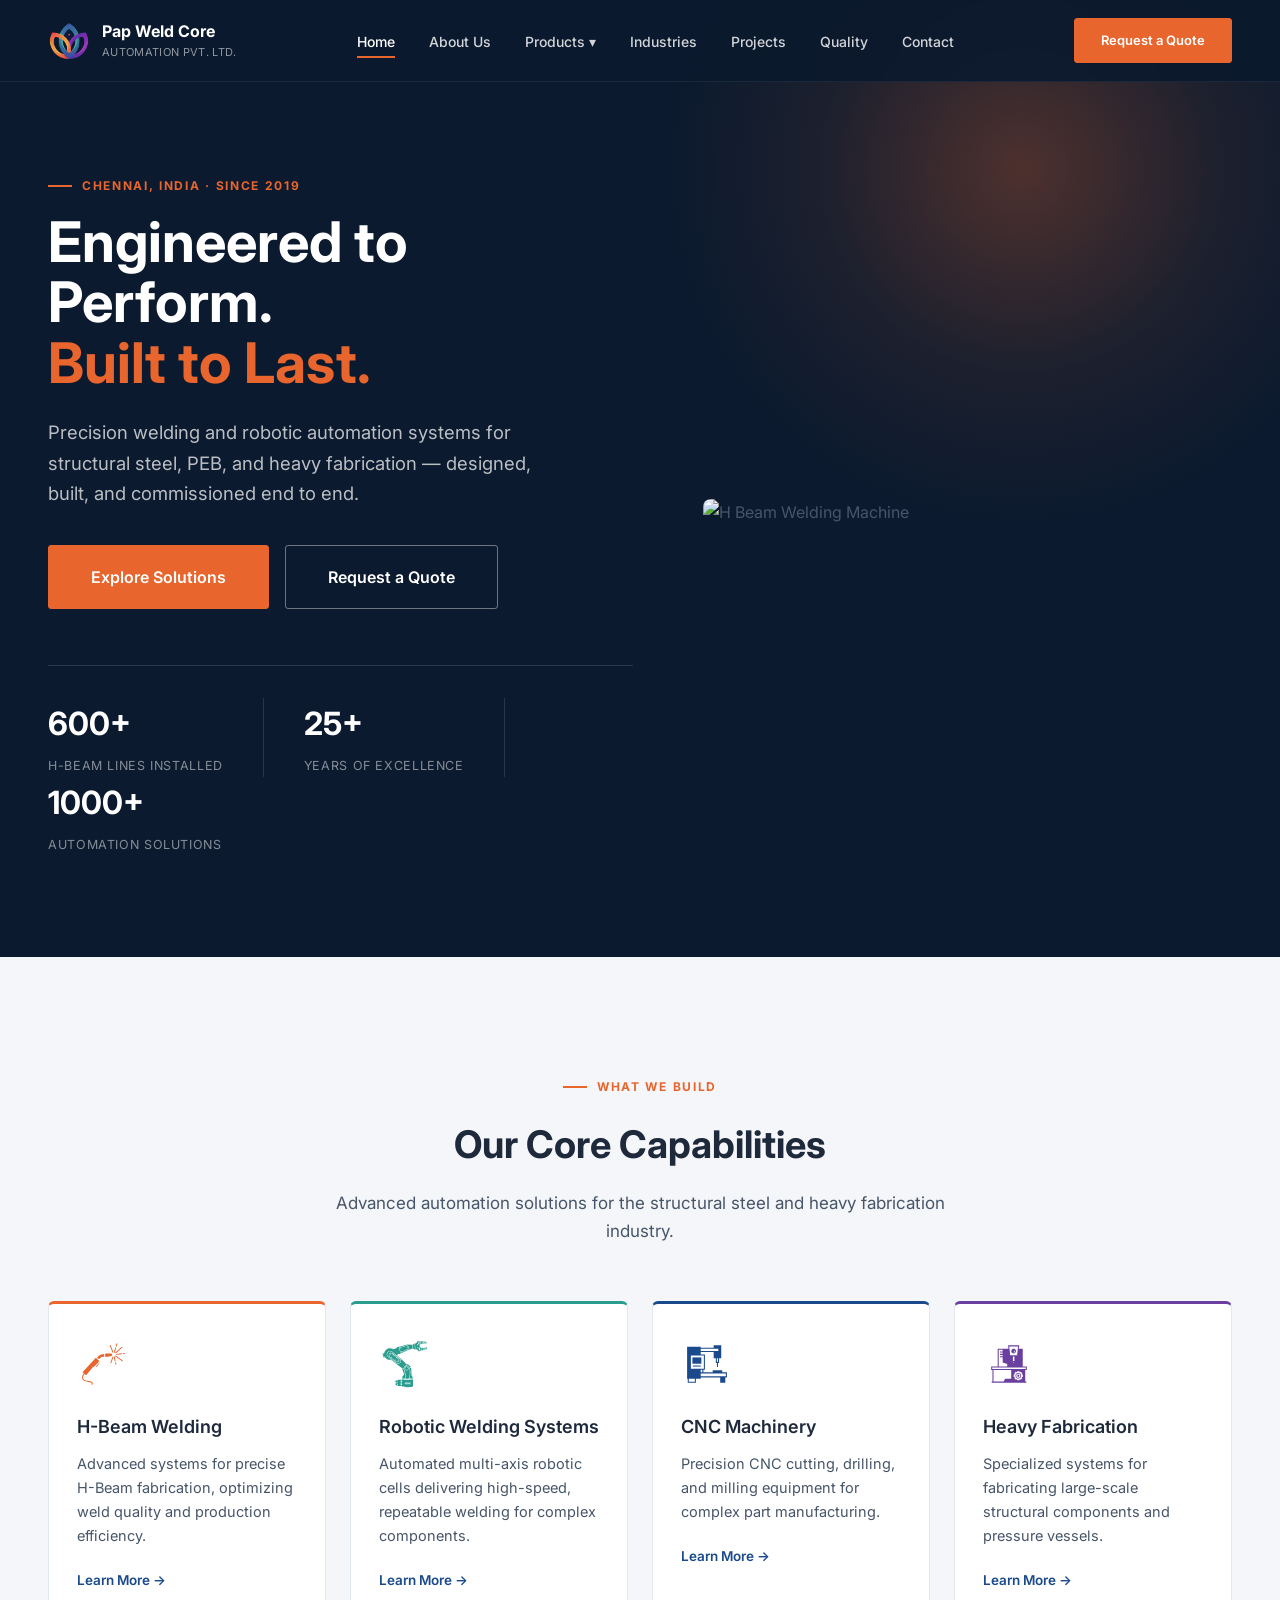
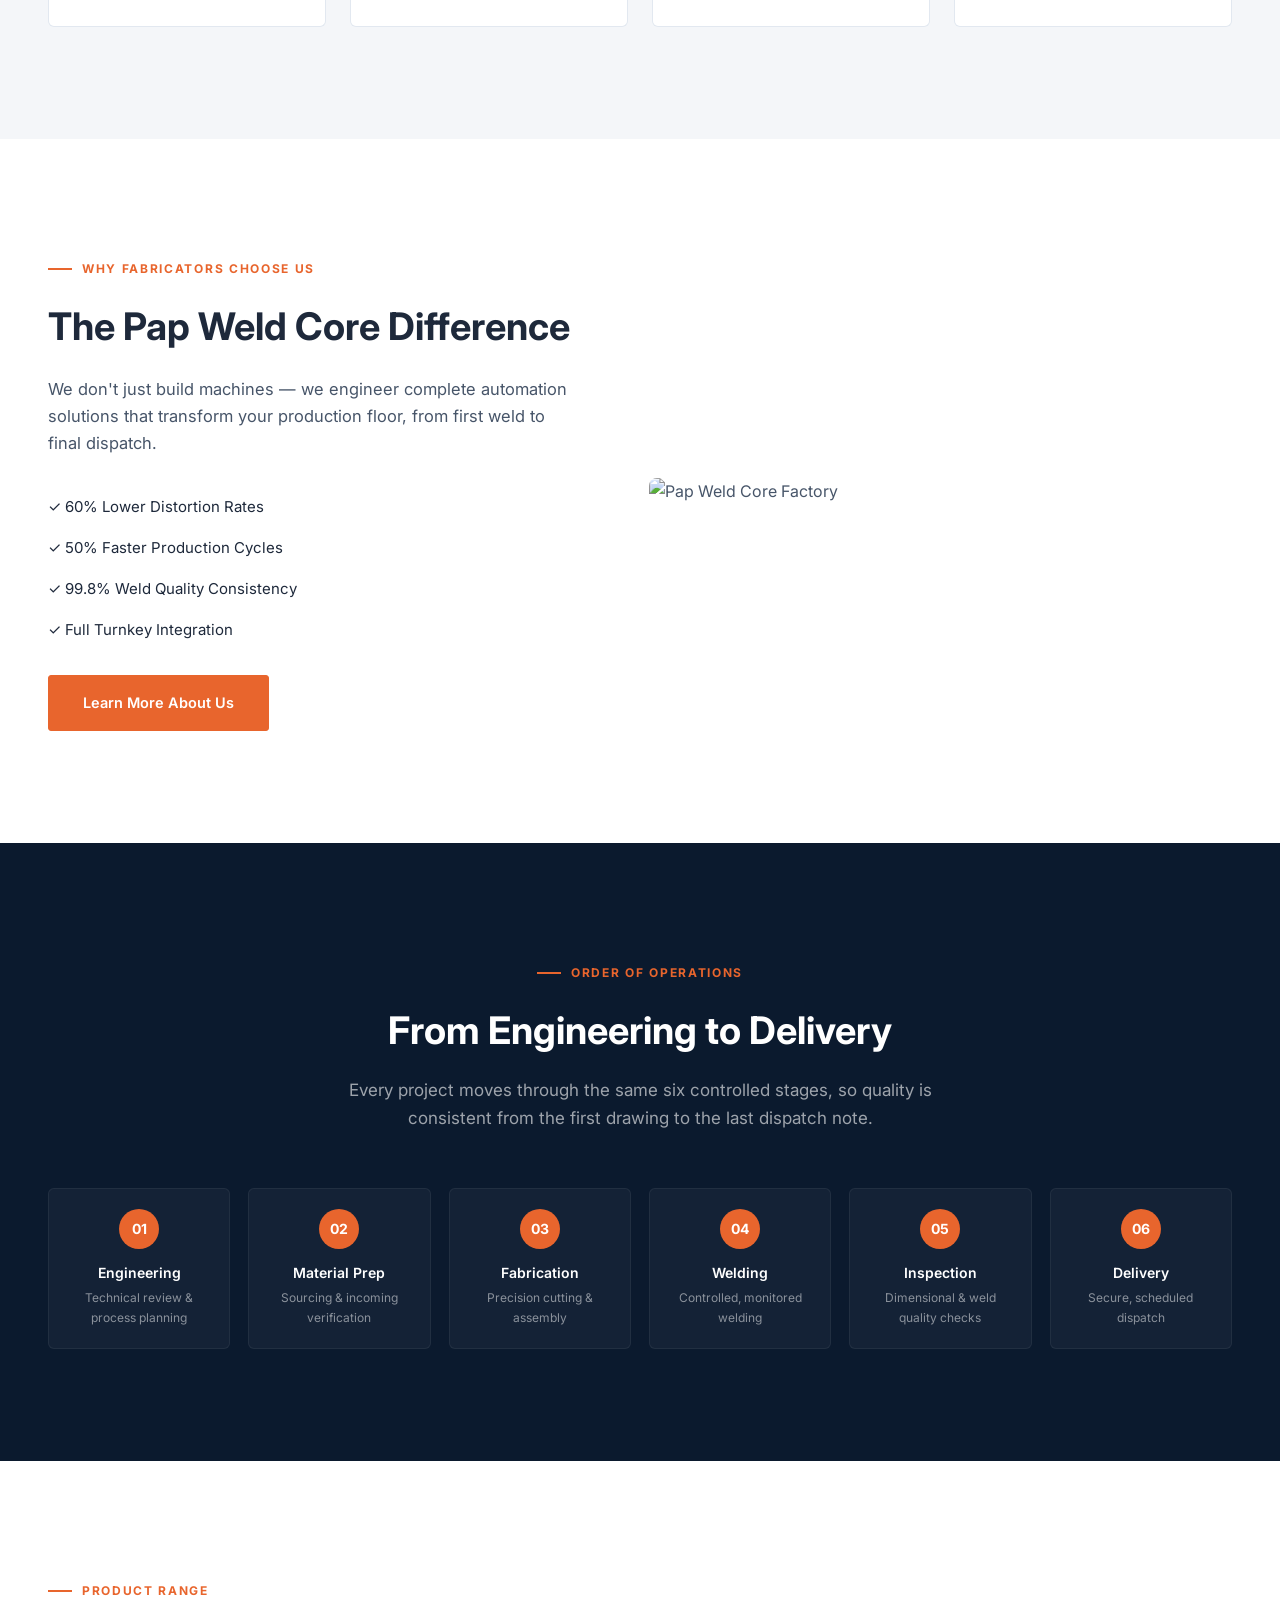
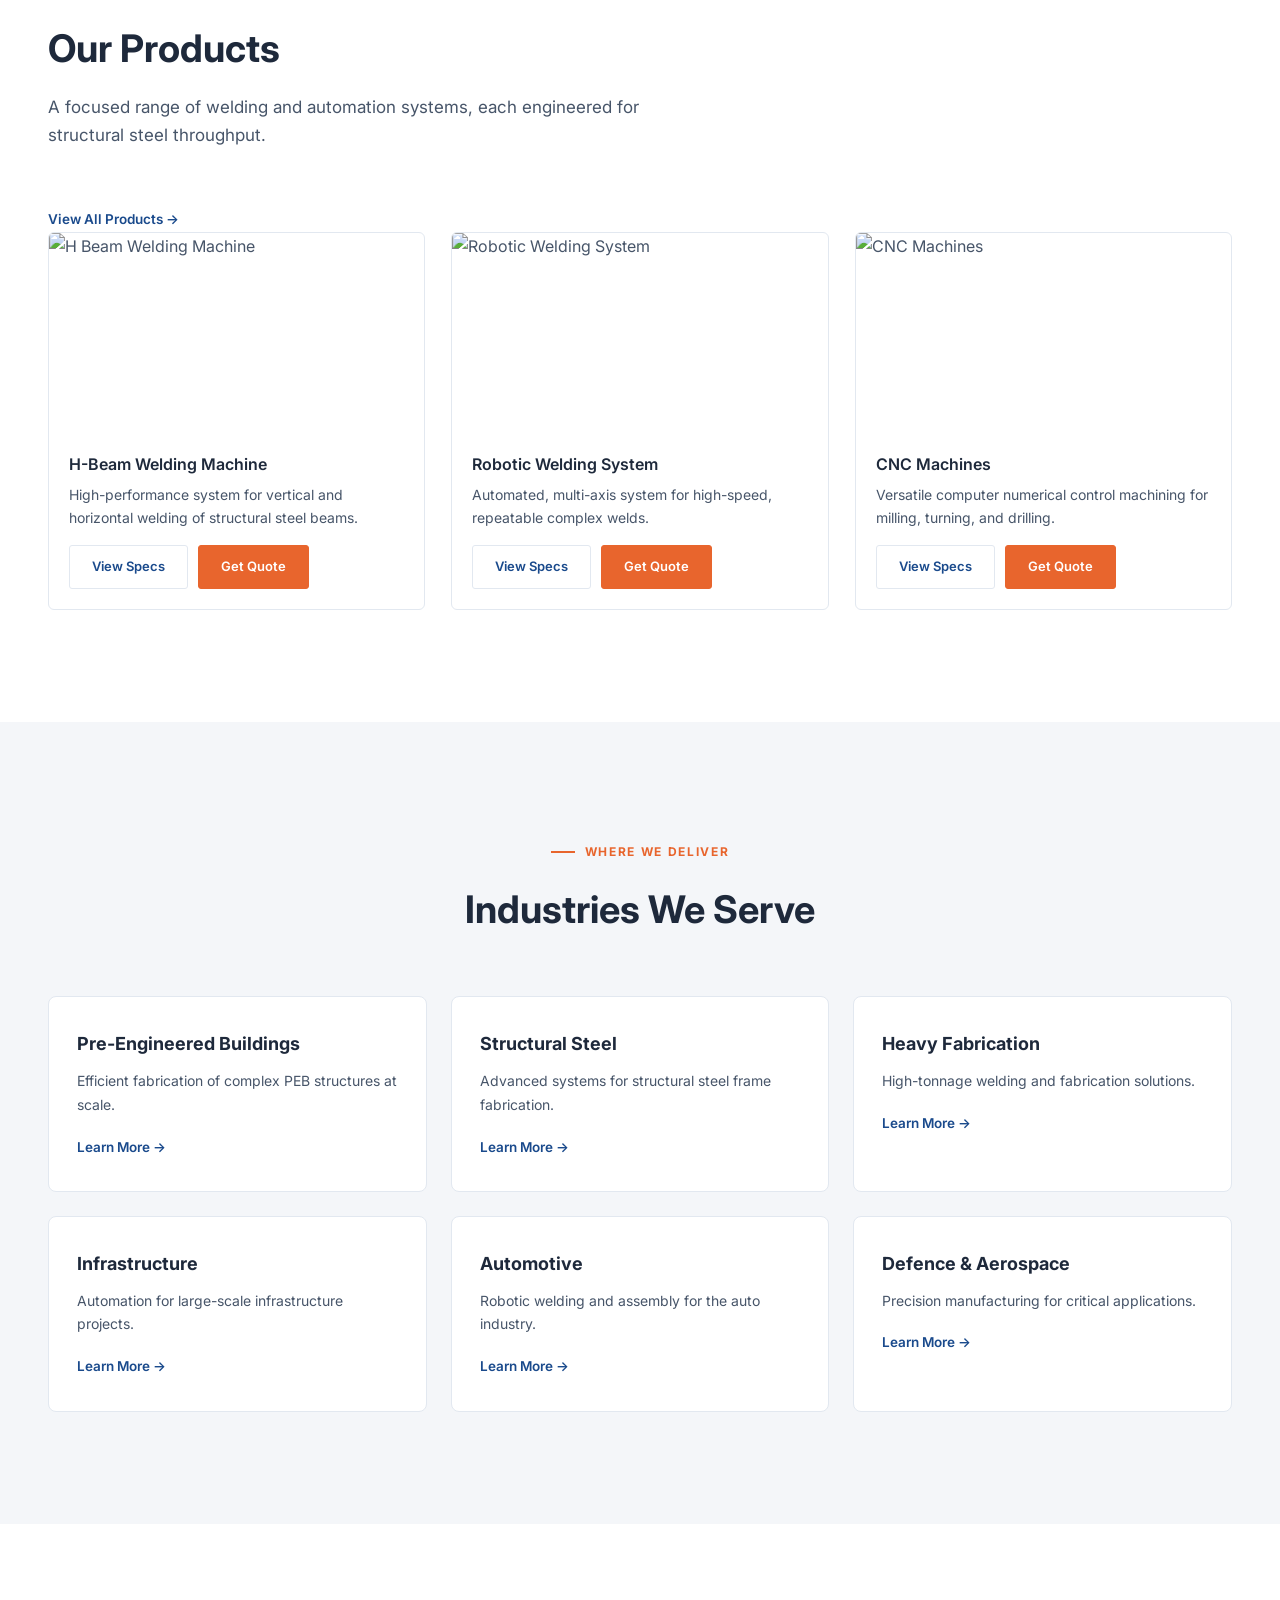
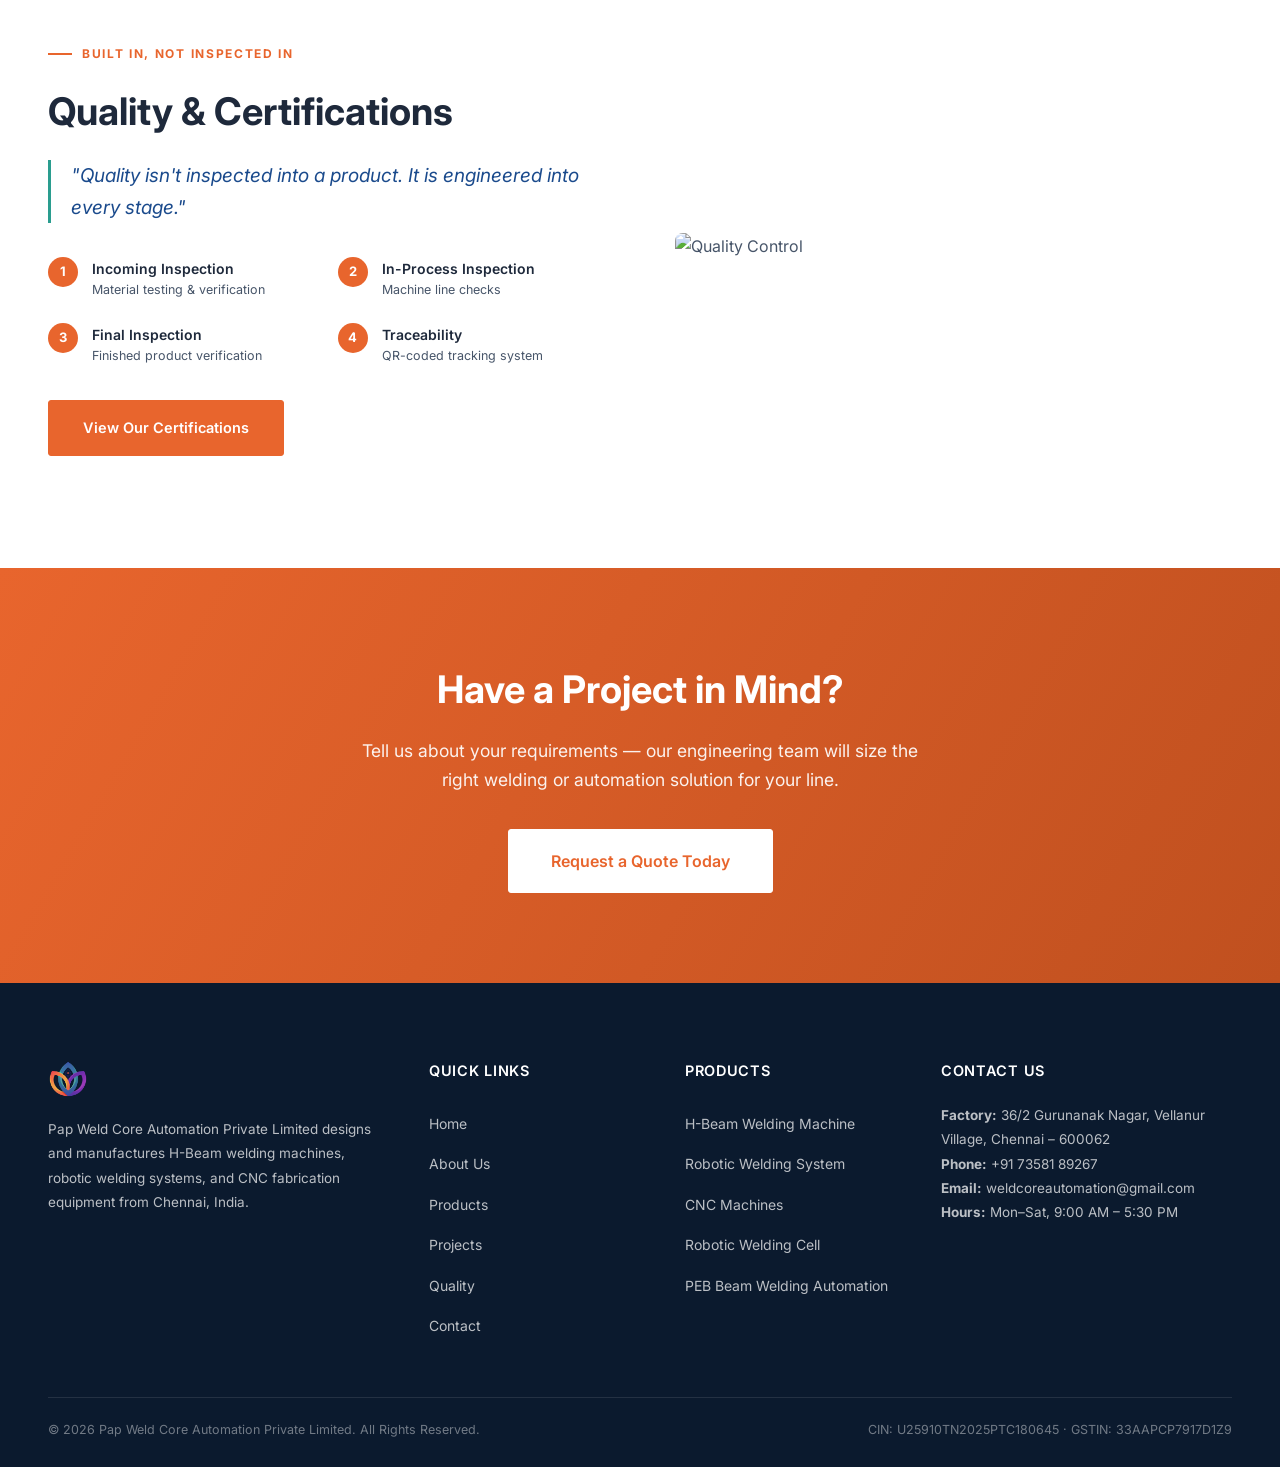
==== index.html @ 484a1bdd "Add files via upload" ====
<!DOCTYPE html>
<html lang="en">
<head>
    <meta charset="UTF-8">
    <meta name="viewport" content="width=device-width, initial-scale=1.0">
    <title>Pap Weld Core Automation | Precision Welding &amp; Robotic Automation</title>
    <meta name="description" content="Pap Weld Core Automation Private Limited - Manufacturer of H Beam Welding Machine, Robotic Welding System, CNC Machines from Chennai, India.">
    <link rel="icon" type="image/x-icon" href="images/favicon/favicon.ico">
    <link rel="stylesheet" href="css/style.css">
    <link rel="preconnect" href="https://fonts.googleapis.com">
    <link rel="preconnect" href="https://fonts.gstatic.com" crossorigin>
    <link href="https://fonts.googleapis.com/css2?family=Inter:wght@400;500;600;700;800&amp;display=swap" rel="stylesheet">
</head>
<body>

<!-- ===== HEADER ===== -->
<header id="header" class="header">
    <div class="container header-wrapper">
        <a href="index.html" class="logo">
            <img src="images/logo/logo-main.png" alt="Pap Weld Core Automation">
            <span class="logo-text">
                <span class="name">Pap Weld Core</span>
                <span class="sub">AUTOMATION PVT. LTD.</span>
            </span>
        </a>
        <nav class="nav">
            <ul class="nav-list">
                <li><a href="index.html" class="nav-link active">Home</a></li>
                <li><a href="about.html" class="nav-link">About Us</a></li>
                <li class="dropdown">
                    <a href="products.html" class="nav-link">Products ▾</a>
                    <ul class="dropdown-menu">
                        <li><a href="products.html#h-beam">H-Beam Welding Machine</a></li>
                        <li><a href="products.html#robotic">Robotic Welding System</a></li>
                        <li><a href="products.html#cnc">CNC Machines</a></li>
                        <li><a href="products.html#robotic-cell">Robotic Welding Cell</a></li>
                        <li><a href="products.html#peb">PEB Beam Welding Automation</a></li>
                        <li><a href="products.html#drilling">CNC Plate Drilling Machine</a></li>
                        <li><a href="products.html#beam-line">Beam Welding Line</a></li>
                    </ul>
                </li>
                <li><a href="industries.html" class="nav-link">Industries</a></li>
                <li><a href="projects.html" class="nav-link">Projects</a></li>
                <li><a href="quality.html" class="nav-link">Quality</a></li>
                <li><a href="contact.html" class="nav-link">Contact</a></li>
            </ul>
        </nav>
        <div class="header-cta">
            <a href="contact.html" class="btn btn-primary">Request a Quote</a>
        </div>
        <button class="hamburger" id="hamburger" aria-label="Toggle menu">
            <span></span><span></span><span></span>
        </button>
    </div>
</header>

<!-- ===== HERO ===== -->
<section class="hero">
    <div class="container hero-wrapper">
        <div class="hero-content">
            <div class="eyebrow">Chennai, India · Since 2019</div>
            <h1 class="hero-title">
                Engineered to Perform.<br>
                <span class="highlight">Built to Last.</span>
            </h1>
            <p class="hero-subtitle">
                Precision welding and robotic automation systems for structural steel, PEB, and heavy fabrication — designed, built, and commissioned end to end.
            </p>
            <div class="hero-buttons">
                <a href="products.html" class="btn btn-primary btn-large">Explore Solutions</a>
                <a href="contact.html" class="btn btn-secondary btn-large">Request a Quote</a>
            </div>
            <div class="trust-badges">
                <div class="trust-item">
                    <span class="trust-number" data-count="600" data-suffix="+">0</span>
                    <span class="trust-label">H-Beam Lines Installed</span>
                </div>
                <div class="trust-item">
                    <span class="trust-number" data-count="25" data-suffix="+">0</span>
                    <span class="trust-label">Years of Excellence</span>
                </div>
                <div class="trust-item">
                    <span class="trust-number" data-count="1000" data-suffix="+">0</span>
                    <span class="trust-label">Automation Solutions</span>
                </div>
            </div>
        </div>
        <div class="hero-image">
            <img src="images/banners/hero-machine-1.png" alt="H Beam Welding Machine" loading="eager">
        </div>
    </div>
</section>

<!-- ===== CAPABILITIES ===== -->
<section class="capabilities">
    <div class="container">
        <div class="section-header center">
            <div class="eyebrow" style="justify-content:center;">What We Build</div>
            <h2 class="section-title">Our Core Capabilities</h2>
            <p class="section-subtitle">Advanced automation solutions for the structural steel and heavy fabrication industry.</p>
        </div>
        <div class="capabilities-grid">
            <!-- Capability 1: Welding -->
            <div class="capability-card">
                <div class="capability-icon">
                    <span class="icon--welding" style="color:var(--orange);"></span>
                </div>
                <h3>H-Beam Welding</h3>
                <p>Advanced systems for precise H-Beam fabrication, optimizing weld quality and production efficiency.</p>
                <a href="products.html#h-beam" class="link-arrow">Learn More →</a>
            </div>

            <!-- Capability 2: Robotic -->
            <div class="capability-card">
                <div class="capability-icon">
                    <span class="icon--robotic" style="color:var(--teal);"></span>
                </div>
                <h3>Robotic Welding Systems</h3>
                <p>Automated multi-axis robotic cells delivering high-speed, repeatable welding for complex components.</p>
                <a href="products.html#robotic" class="link-arrow">Learn More →</a>
            </div>

            <!-- Capability 3: CNC -->
            <div class="capability-card">
                <div class="capability-icon">
                    <span class="icon--cnc" style="color:var(--blue);"></span>
                </div>
                <h3>CNC Machinery</h3>
                <p>Precision CNC cutting, drilling, and milling equipment for complex part manufacturing.</p>
                <a href="products.html#cnc" class="link-arrow">Learn More →</a>
            </div>

            <!-- Capability 4: Fabrication -->
            <div class="capability-card">
                <div class="capability-icon">
                    <span class="icon--fabrication" style="color:var(--amethyst);"></span>
                </div>
                <h3>Heavy Fabrication</h3>
                <p>Specialized systems for fabricating large-scale structural components and pressure vessels.</p>
                <a href="industries.html#heavy" class="link-arrow">Learn More →</a>
            </div>
        </div>
    </div>
</section>

<!-- ===== DIFFERENCE ===== -->
<section class="difference">
    <div class="container difference-wrapper">
        <div class="difference-content">
            <div class="eyebrow">Why Fabricators Choose Us</div>
            <h2>The Pap Weld Core Difference</h2>
            <p>We don't just build machines — we engineer complete automation solutions that transform your production floor, from first weld to final dispatch.</p>
            <ul class="difference-list">
                <li>✓ 60% Lower Distortion Rates</li>
                <li>✓ 50% Faster Production Cycles</li>
                <li>✓ 99.8% Weld Quality Consistency</li>
                <li>✓ Full Turnkey Integration</li>
            </ul>
            <a href="about.html" class="btn btn-primary">Learn More About Us</a>
        </div>
        <div class="difference-image">
            <img src="images/banners/factory-image.jpg" alt="Pap Weld Core Factory" loading="lazy">
        </div>
    </div>
</section>

<!-- ===== PROCESS ===== -->
<section class="process">
    <div class="container">
        <div class="section-header center">
            <div class="eyebrow" style="justify-content:center;">Order of Operations</div>
            <h2 class="section-title">From Engineering to Delivery</h2>
            <p class="section-subtitle">Every project moves through the same six controlled stages, so quality is consistent from the first drawing to the last dispatch note.</p>
        </div>
        <div class="process-timeline">
            <div class="process-step"><span class="step-number">01</span><h4>Engineering</h4><p>Technical review &amp; process planning</p></div>
            <div class="process-step"><span class="step-number">02</span><h4>Material Prep</h4><p>Sourcing &amp; incoming verification</p></div>
            <div class="process-step"><span class="step-number">03</span><h4>Fabrication</h4><p>Precision cutting &amp; assembly</p></div>
            <div class="process-step"><span class="step-number">04</span><h4>Welding</h4><p>Controlled, monitored welding</p></div>
            <div class="process-step"><span class="step-number">05</span><h4>Inspection</h4><p>Dimensional &amp; weld quality checks</p></div>
            <div class="process-step"><span class="step-number">06</span><h4>Delivery</h4><p>Secure, scheduled dispatch</p></div>
        </div>
    </div>
</section>

<!-- ===== PRODUCTS PREVIEW ===== -->
<section class="products-preview">
    <div class="container">
        <div class="section-header-row">
            <div class="section-header">
                <div class="eyebrow">Product Range</div>
                <h2 class="section-title">Our Products</h2>
                <p class="section-subtitle">A focused range of welding and automation systems, each engineered for structural steel throughput.</p>
            </div>
            <a href="products.html" class="link-arrow">View All Products →</a>
        </div>
        <div class="products-grid">
            <div class="product-card">
                <img src="images/products/h-beam-welding.jpg" alt="H Beam Welding Machine" loading="lazy">
                <h4>H-Beam Welding Machine</h4>
                <p>High-performance system for vertical and horizontal welding of structural steel beams.</p>
                <div class="card-actions">
                    <a href="products.html#h-beam" class="btn btn-small btn-outline">View Specs</a>
                    <a href="contact.html" class="btn btn-small btn-primary">Get Quote</a>
                </div>
            </div>
            <div class="product-card">
                <img src="images/products/robotic-system.jpg" alt="Robotic Welding System" loading="lazy">
                <h4>Robotic Welding System</h4>
                <p>Automated, multi-axis system for high-speed, repeatable complex welds.</p>
                <div class="card-actions">
                    <a href="products.html#robotic" class="btn btn-small btn-outline">View Specs</a>
                    <a href="contact.html" class="btn btn-small btn-primary">Get Quote</a>
                </div>
            </div>
            <div class="product-card">
                <img src="images/products/cnc-machine.jpg" alt="CNC Machines" loading="lazy">
                <h4>CNC Machines</h4>
                <p>Versatile computer numerical control machining for milling, turning, and drilling.</p>
                <div class="card-actions">
                    <a href="products.html#cnc" class="btn btn-small btn-outline">View Specs</a>
                    <a href="contact.html" class="btn btn-small btn-primary">Get Quote</a>
                </div>
            </div>
        </div>
    </div>
</section>

<!-- ===== INDUSTRIES ===== -->
<section class="industries">
    <div class="container">
        <div class="section-header center">
            <div class="eyebrow" style="justify-content:center;">Where We Deliver</div>
            <h2 class="section-title">Industries We Serve</h2>
        </div>
        <div class="industries-grid">
            <div class="industry-card">
                <h4>Pre-Engineered Buildings</h4>
                <p>Efficient fabrication of complex PEB structures at scale.</p>
                <a href="industries.html#peb" class="link-arrow">Learn More →</a>
            </div>
            <div class="industry-card">
                <h4>Structural Steel</h4>
                <p>Advanced systems for structural steel frame fabrication.</p>
                <a href="industries.html#structural" class="link-arrow">Learn More →</a>
            </div>
            <div class="industry-card">
                <h4>Heavy Fabrication</h4>
                <p>High-tonnage welding and fabrication solutions.</p>
                <a href="industries.html#heavy" class="link-arrow">Learn More →</a>
            </div>
            <div class="industry-card">
                <h4>Infrastructure</h4>
                <p>Automation for large-scale infrastructure projects.</p>
                <a href="industries.html#infrastructure" class="link-arrow">Learn More →</a>
            </div>
            <div class="industry-card">
                <h4>Automotive</h4>
                <p>Robotic welding and assembly for the auto industry.</p>
                <a href="industries.html#automotive" class="link-arrow">Learn More →</a>
            </div>
            <div class="industry-card">
                <h4>Defence &amp; Aerospace</h4>
                <p>Precision manufacturing for critical applications.</p>
                <a href="industries.html#defence" class="link-arrow">Learn More →</a>
            </div>
        </div>
    </div>
</section>

<!-- ===== QUALITY ===== -->
<section class="quality">
    <div class="container quality-wrapper">
        <div class="quality-content">
            <div class="eyebrow">Built In, Not Inspected In</div>
            <h2>Quality &amp; Certifications</h2>
            <p class="quality-quote">"Quality isn't inspected into a product. It is engineered into every stage."</p>
            <div class="quality-steps">
                <div class="quality-step"><span>1</span><div><h4>Incoming Inspection</h4><p>Material testing &amp; verification</p></div></div>
                <div class="quality-step"><span>2</span><div><h4>In-Process Inspection</h4><p>Machine line checks</p></div></div>
                <div class="quality-step"><span>3</span><div><h4>Final Inspection</h4><p>Finished product verification</p></div></div>
                <div class="quality-step"><span>4</span><div><h4>Traceability</h4><p>QR-coded tracking system</p></div></div>
            </div>
            <a href="quality.html" class="btn btn-primary">View Our Certifications</a>
        </div>
        <div class="quality-image">
            <img src="images/banners/quality-control.jpg" alt="Quality Control" loading="lazy">
        </div>
    </div>
</section>

<!-- ===== CTA / RFQ ===== -->
<section class="rfq-cta">
    <div class="container">
        <h2>Have a Project in Mind?</h2>
        <p>Tell us about your requirements — our engineering team will size the right welding or automation solution for your line.</p>
        <a href="contact.html" class="btn btn-primary btn-large">Request a Quote Today</a>
    </div>
</section>

<!-- ===== FOOTER ===== -->
<footer class="footer">
    <div class="container">
        <div class="footer-grid">
            <div class="footer-col">
                <a href="index.html" class="logo">
                    <img src="images/logo/logo-white.png" alt="Pap Weld Core Automation">
                </a>
                <p>Pap Weld Core Automation Private Limited designs and manufactures H-Beam welding machines, robotic welding systems, and CNC fabrication equipment from Chennai, India.</p>
            </div>
            <div class="footer-col">
                <h4>Quick Links</h4>
                <ul>
                    <li><a href="index.html">Home</a></li>
                    <li><a href="about.html">About Us</a></li>
                    <li><a href="products.html">Products</a></li>
                    <li><a href="projects.html">Projects</a></li>
                    <li><a href="quality.html">Quality</a></li>
                    <li><a href="contact.html">Contact</a></li>
                </ul>
            </div>
            <div class="footer-col">
                <h4>Products</h4>
                <ul>
                    <li><a href="products.html#h-beam">H-Beam Welding Machine</a></li>
                    <li><a href="products.html#robotic">Robotic Welding System</a></li>
                    <li><a href="products.html#cnc">CNC Machines</a></li>
                    <li><a href="products.html#robotic-cell">Robotic Welding Cell</a></li>
                    <li><a href="products.html#peb">PEB Beam Welding Automation</a></li>
                </ul>
            </div>
            <div class="footer-col">
                <h4>Contact Us</h4>
                <p><strong>Factory:</strong> 36/2 Gurunanak Nagar, Vellanur Village, Chennai – 600062</p>
                <p><strong>Phone:</strong> <a href="tel:+917358189267">+91 73581 89267</a></p>
                <p><strong>Email:</strong> <a href="mailto:weldcoreautomation@gmail.com">weldcoreautomation@gmail.com</a></p>
                <p><strong>Hours:</strong> Mon–Sat, 9:00 AM – 5:30 PM</p>
            </div>
        </div>
        <div class="footer-bottom">
            <p>© 2026 Pap Weld Core Automation Private Limited. All Rights Reserved.</p>
            <p>CIN: U25910TN2025PTC180645 · GSTIN: 33AAPCP7917D1Z9</p>
        </div>
    </div>
</footer>

<script src="js/main.js"></script>
</body>
</html>
---- css/style.css ----
/* ================================================================
   PAP WELD CORE AUTOMATION — BRAND STYLESHEET
   Palette: Deep Industrial Navy / Trust Blue / Arc Flame Orange /
            Precision Teal / Royal Amethyst
   ================================================================ */

* { margin: 0; padding: 0; box-sizing: border-box; }

:root {
    --navy:        #0B1A2E;
    --navy-2:      #0F2340;
    --blue:        #1A4A8C;
    --orange:      #E8652D;
    --orange-dim:  #C0501F;
    --teal:        #2A9D8F;
    --amethyst:    #6B3FA0;

    --white:       #FFFFFF;
    --gray-light:  #F4F6F9;
    --gray:        #475569;
    --gray-dark:   #1E293B;
    --border:      #E2E8F0;

    --font: 'Inter', -apple-system, sans-serif;
    --container: 1240px;
    --section-y: 112px;

    --shadow-sm: 0 2px 10px rgba(11,26,46,0.06);
    --shadow-md: 0 16px 48px rgba(11,26,46,0.10);
    --shadow-lg: 0 30px 80px rgba(11,26,46,0.20);

    --ease: cubic-bezier(.22,.61,.36,1);
}

html { scroll-behavior: smooth; scroll-padding-top: 100px; }

body {
    font-family: var(--font);
    color: var(--gray);
    background: var(--white);
    line-height: 1.65;
    -webkit-font-smoothing: antialiased;
}

a { text-decoration: none; color: inherit; }
ul { list-style: none; }
img { max-width: 100%; height: auto; display: block; }
button { font-family: inherit; }

.container { max-width: var(--container); margin: 0 auto; padding: 0 28px; }

/* ----- EYEBROW ----- */
.eyebrow {
    display: inline-flex;
    align-items: center;
    gap: 10px;
    font-size: 12px;
    font-weight: 700;
    letter-spacing: 0.14em;
    text-transform: uppercase;
    color: var(--orange);
    margin-bottom: 16px;
}
.eyebrow::before {
    content: '';
    width: 24px;
    height: 2px;
    background: var(--orange);
}

/* ----- BUTTONS ----- */
.btn {
    display: inline-flex;
    align-items: center;
    justify-content: center;
    gap: 8px;
    padding: 15px 34px;
    border-radius: 3px;
    font-weight: 600;
    font-size: 14.5px;
    cursor: pointer;
    transition: all .25s var(--ease);
    text-align: center;
    border: 1.5px solid transparent;
    white-space: nowrap;
}
.btn-primary { background: var(--orange); color: var(--white); border-color: var(--orange); }
.btn-primary:hover { background: var(--orange-dim); border-color: var(--orange-dim); }

.btn-secondary { background: transparent; color: var(--white); border-color: rgba(255,255,255,0.4); }
.btn-secondary:hover { background: rgba(255,255,255,0.08); border-color: var(--white); }

.btn-outline { background: transparent; color: var(--blue); border-color: var(--border); }
.btn-outline:hover { border-color: var(--blue); background: var(--gray-light); }

.btn-large { padding: 18px 42px; font-size: 16px; }
.btn-small { padding: 10px 22px; font-size: 13px; }

/* ----- HEADER ----- */
.header {
    background: rgba(11,26,46,0.92);
    backdrop-filter: blur(10px);
    padding: 18px 0;
    position: fixed;
    top: 0; left: 0; right: 0;
    z-index: 1000;
    transition: all .3s var(--ease);
    border-bottom: 1px solid rgba(255,255,255,0.06);
}
.header.scrolled { padding: 11px 0; box-shadow: 0 6px 30px rgba(0,0,0,0.28); }

.header-wrapper { display: flex; align-items: center; justify-content: space-between; gap: 24px; }

.logo { display: flex; align-items: center; gap: 12px; }
.logo img { height: 42px; width: auto; }
.logo-text { color: var(--white); line-height: 1.2; }
.logo-text .name { font-weight: 700; font-size: 16px; display: block; }
.logo-text .sub { font-size: 11px; color: rgba(255,255,255,0.55); letter-spacing: .03em; }

.nav-list { display: flex; align-items: center; gap: 34px; }
.nav-link {
    color: rgba(255,255,255,0.82);
    font-weight: 500;
    font-size: 14px;
    padding: 6px 0;
    position: relative;
    transition: color .25s ease;
}
.nav-link:hover, .nav-link.active { color: var(--white); }
.nav-link::after {
    content: '';
    position: absolute; bottom: -2px; left: 0;
    width: 0; height: 2px;
    background: var(--orange);
    transition: width .25s var(--ease);
}
.nav-link:hover::after, .nav-link.active::after { width: 100%; }

.dropdown { position: relative; }
.dropdown-menu {
    position: absolute; top: calc(100% + 14px); left: -18px;
    background: var(--white);
    padding: 10px 0;
    min-width: 250px;
    border-radius: 6px;
    box-shadow: var(--shadow-lg);
    opacity: 0; visibility: hidden; transform: translateY(8px);
    transition: all .25s var(--ease);
}
.dropdown:hover .dropdown-menu { opacity: 1; visibility: visible; transform: translateY(0); }
.dropdown-menu li a {
    display: block; padding: 10px 22px;
    color: var(--gray-dark); font-size: 14px; font-weight: 500;
    transition: all .2s ease;
    border-left: 2px solid transparent;
}
.dropdown-menu li a:hover { background: var(--gray-light); color: var(--blue); border-left-color: var(--orange); }

.header-cta .btn { padding: 11px 26px; font-size: 13px; }

.hamburger {
    display: none; flex-direction: column; gap: 5px;
    background: none; border: none; cursor: pointer; padding: 5px;
}
.hamburger span { display: block; width: 24px; height: 2px; background: var(--white); transition: all .3s ease; }
.hamburger.active span:nth-child(1) { transform: rotate(45deg) translate(5px, 6px); }
.hamburger.active span:nth-child(2) { opacity: 0; }
.hamburger.active span:nth-child(3) { transform: rotate(-45deg) translate(5px, -6px); }

/* ----- HERO ----- */
.hero {
    background: var(--navy);
    padding: 168px 0 100px;
    position: relative;
    overflow: hidden;
    isolation: isolate;
}
.hero::before {
    content: '';
    position: absolute;
    top: -20%; right: -8%;
    width: 720px; height: 720px;
    background: radial-gradient(circle, rgba(232,101,45,0.30) 0%, rgba(232,101,45,0.08) 40%, transparent 70%);
    z-index: -1;
    pointer-events: none;
}
.hero-wrapper { display: grid; grid-template-columns: 1.05fr 0.95fr; gap: 70px; align-items: center; }

.hero-title {
    font-size: 56px;
    font-weight: 700;
    color: var(--white);
    line-height: 1.08;
    margin-bottom: 24px;
}
.hero-title .highlight { color: var(--orange); }
.hero-subtitle {
    font-size: 18.5px;
    color: rgba(255,255,255,0.72);
    margin-bottom: 36px;
    max-width: 500px;
}
.hero-buttons { display: flex; gap: 16px; margin-bottom: 56px; flex-wrap: wrap; }

.hero-image img {
    border-radius: 8px;
    width: 100%;
    height: auto;
    object-fit: cover;
}

.trust-badges { display: flex; gap: 0; border-top: 1px solid rgba(255,255,255,0.12); padding-top: 32px; flex-wrap: wrap; }
.trust-item { padding-right: 40px; margin-right: 40px; border-right: 1px solid rgba(255,255,255,0.12); }
.trust-item:last-child { border-right: none; margin-right: 0; padding-right: 0; }
.trust-number { display: block; font-size: 32px; font-weight: 700; color: var(--white); }
.trust-label { font-size: 12.5px; color: rgba(255,255,255,0.5); text-transform: uppercase; letter-spacing: .05em; }

/* ----- SECTION HEADER ----- */
.section-header { max-width: 640px; margin-bottom: 56px; }
.section-header.center { margin-left: auto; margin-right: auto; text-align: center; }
.section-title { font-size: 38px; font-weight: 700; color: var(--gray-dark); margin-bottom: 14px; }
.section-subtitle { font-size: 17px; color: var(--gray); }

/* ----- CAPABILITIES ----- */
.capabilities { padding: var(--section-y) 0; background: var(--gray-light); }
.capabilities-grid { display: grid; grid-template-columns: repeat(4, 1fr); gap: 24px; }
.capability-card {
    background: var(--white);
    padding: 34px 28px;
    border-radius: 6px;
    border: 1px solid var(--border);
    border-top: 3px solid transparent;
    transition: all .3s var(--ease);
}
.capability-card:nth-child(1) { border-top-color: var(--orange); }
.capability-card:nth-child(2) { border-top-color: var(--teal); }
.capability-card:nth-child(3) { border-top-color: var(--blue); }
.capability-card:nth-child(4) { border-top-color: var(--amethyst); }
.capability-card:hover { transform: translateY(-6px); box-shadow: var(--shadow-md); }
.capability-icon {
    width: 52px; height: 52px; margin-bottom: 22px;
    display: flex; align-items: center; justify-content: center;
}
.capability-icon img { width: 35px; height: 35px; }
.capability-card h3 { font-size: 18px; color: var(--gray-dark); margin-bottom: 10px; font-weight: 600; }
.capability-card p { font-size: 14.5px; color: var(--gray); margin-bottom: 18px; }
.link-arrow { color: var(--blue); font-weight: 600; font-size: 13.5px; transition: gap .2s ease, color .2s ease; display: inline-flex; align-items: center; gap: 6px; }
.link-arrow:hover { color: var(--orange); gap: 10px; }

/* ----- DIFFERENCE ----- */
.difference { padding: var(--section-y) 0; }
.difference-wrapper { display: grid; grid-template-columns: 0.95fr 1.05fr; gap: 74px; align-items: center; }
.difference-content h2 { font-size: 38px; color: var(--gray-dark); margin-bottom: 18px; font-weight: 700; }
.difference-content > p { font-size: 16.5px; color: var(--gray); margin-bottom: 30px; }
.difference-image img { border-radius: 8px; width: 100%; height: auto; }
.difference-list { margin-bottom: 25px; }
.difference-list li { padding: 8px 0; font-size: 15px; color: var(--gray-dark); }

/* ----- PROCESS ----- */
.process { padding: var(--section-y) 0; background: var(--navy); }
.process .section-title { color: var(--white); }
.process .section-subtitle { color: rgba(255,255,255,0.6); }
.process-timeline { display: grid; grid-template-columns: repeat(6, 1fr); gap: 18px; margin-top: 20px; }
.process-step { text-align: center; position: relative; background: rgba(255,255,255,0.04); padding: 20px; border-radius: 6px; border: 1px solid rgba(255,255,255,0.06); }
.step-number {
    display: inline-flex; align-items: center; justify-content: center;
    width: 40px; height: 40px;
    border-radius: 50%;
    background: var(--orange);
    color: var(--white);
    font-weight: 700; font-size: 14px;
    margin-bottom: 12px;
}
.process-step h4 { font-size: 14px; color: var(--white); margin-bottom: 4px; font-weight: 600; }
.process-step p { font-size: 12px; color: rgba(255,255,255,0.5); }

/* ----- PRODUCTS ----- */
.products-preview { padding: var(--section-y) 0; }
.products-grid { display: grid; grid-template-columns: repeat(3, 1fr); gap: 26px; }
.product-card {
    background: var(--white);
    border: 1px solid var(--border);
    border-radius: 6px;
    overflow: hidden;
    transition: all .3s var(--ease);
}
.product-card:hover { box-shadow: var(--shadow-md); transform: translateY(-6px); }
.product-card img {
    width: 100%;
    height: 200px;
    object-fit: cover;
}
.product-card h4 { padding: 18px 20px 6px; font-size: 16px; color: var(--gray-dark); font-weight: 600; }
.product-card p { padding: 0 20px 16px; font-size: 14px; color: var(--gray); }
.card-actions { padding: 0 20px 20px; display: flex; gap: 10px; flex-wrap: wrap; }

/* ----- INDUSTRIES ----- */
.industries { padding: var(--section-y) 0; background: var(--gray-light); }
.industries-grid { display: grid; grid-template-columns: repeat(3, 1fr); gap: 24px; }
.industry-card {
    background: var(--white);
    padding: 30px 28px;
    border-radius: 6px;
    transition: all .3s var(--ease);
    border: 1px solid var(--border);
}
.industry-card:hover { transform: translateY(-4px); box-shadow: var(--shadow-md); }
.industry-card h4 { font-size: 17px; color: var(--gray-dark); margin-bottom: 10px; font-weight: 600; }
.industry-card p { font-size: 14px; color: var(--gray); margin-bottom: 16px; }

/* ----- QUALITY ----- */
.quality { padding: var(--section-y) 0; }
.quality-wrapper { display: grid; grid-template-columns: 1fr 1fr; gap: 70px; align-items: center; }
.quality-content h2 { font-size: 38px; color: var(--gray-dark); margin-bottom: 18px; font-weight: 700; }
.quality-quote { font-size: 19px; font-style: italic; color: var(--blue); margin-bottom: 34px; border-left: 3px solid var(--teal); padding-left: 20px; }
.quality-steps { display: grid; grid-template-columns: 1fr 1fr; gap: 22px; margin-bottom: 34px; }
.quality-step { display: flex; gap: 14px; align-items: flex-start; }
.quality-step span {
    display: inline-flex; align-items: center; justify-content: center;
    width: 30px; height: 30px; border-radius: 50%;
    background: var(--orange); color: var(--white); font-weight: 700; font-size: 13px; flex-shrink: 0;
}
.quality-step h4 { font-size: 14px; color: var(--gray-dark); font-weight: 600; }
.quality-step p { font-size: 12.5px; color: var(--gray); }
.quality-image img { border-radius: 8px; width: 100%; height: auto; }

/* ----- CTA / RFQ ----- */
.rfq-cta {
    padding: 90px 0; text-align: center; color: var(--white);
    background: linear-gradient(120deg, var(--orange) 0%, var(--orange-dim) 100%);
}
.rfq-cta h2 { font-size: 38px; margin-bottom: 16px; font-weight: 700; }
.rfq-cta p { font-size: 17.5px; margin-bottom: 34px; max-width: 560px; margin-left: auto; margin-right: auto; opacity: 0.92; }
.rfq-cta .btn-primary { background: var(--white); color: var(--orange); border-color: var(--white); }
.rfq-cta .btn-primary:hover { background: transparent; color: var(--white); }

/* ----- PAGE HEADER ----- */
.page-header {
    background: var(--navy);
    padding: 148px 0 60px;
}
.page-header h1 { color: var(--white); font-size: 44px; font-weight: 700; margin-bottom: 12px; }
.page-header p { color: rgba(255,255,255,0.62); font-size: 16.5px; max-width: 560px; }
.breadcrumb { font-size: 13px; color: rgba(255,255,255,0.45); margin-bottom: 18px; }
.breadcrumb a { color: rgba(255,255,255,0.72); }
.breadcrumb a:hover { color: var(--orange); }

/* ----- FOOTER ----- */
.footer { background: var(--navy); color: rgba(255,255,255,0.72); padding: 76px 0 26px; }
.footer-grid { display: grid; grid-template-columns: 1.6fr 1fr 1fr 1.4fr; gap: 48px; margin-bottom: 52px; }
.footer-col .logo img { height: 40px; margin-bottom: 18px; }
.footer-col p { font-size: 13.5px; line-height: 1.8; }
.footer-col h4 { color: var(--white); font-size: 14.5px; margin-bottom: 20px; font-weight: 600; text-transform: uppercase; letter-spacing: .05em; }
.footer-col ul li { padding: 7px 0; }
.footer-col ul li a { font-size: 14px; transition: color .2s ease; }
.footer-col ul li a:hover { color: var(--orange); }
.footer-bottom { border-top: 1px solid rgba(255,255,255,0.1); padding-top: 22px; display: flex; justify-content: space-between; flex-wrap: wrap; gap: 10px; font-size: 12.5px; color: rgba(255,255,255,0.42); }

/* ----- FORMS ----- */
.form-grid { display: grid; grid-template-columns: 1.1fr 0.9fr; gap: 56px; align-items: start; }
.form-card { background: var(--white); border: 1px solid var(--border); border-radius: 8px; padding: 40px; }
.form-row { display: grid; grid-template-columns: 1fr 1fr; gap: 18px; margin-bottom: 18px; }
.field label { display: block; font-size: 13px; font-weight: 600; color: var(--gray-dark); margin-bottom: 8px; }
.field input, .field select, .field textarea {
    width: 100%; padding: 13px 15px; border: 1.5px solid var(--border); border-radius: 4px;
    font-family: inherit; font-size: 14.5px; color: var(--gray-dark);
    background: var(--white);
}
.field input:focus, .field select:focus, .field textarea:focus { outline: none; border-color: var(--blue); }
.field textarea { resize: vertical; min-height: 120px; }

.contact-info-list { display: flex; flex-direction: column; gap: 20px; margin-bottom: 30px; }
.contact-info-item { display: flex; gap: 16px; }
.contact-info-item h4 { font-size: 14px; color: var(--gray-dark); margin-bottom: 2px; font-weight: 600; }
.contact-info-item p, .contact-info-item a { font-size: 14px; color: var(--gray); display: block; }
.map-embed { border-radius: 8px; overflow: hidden; border: 1px solid var(--border); aspect-ratio: 16/10; }
.map-embed iframe { width: 100%; height: 100%; border: 0; }

/* ----- FILTER TABS ----- */
.filter-tabs { display: flex; gap: 8px; flex-wrap: wrap; margin-bottom: 40px; }
.filter-tab {
    padding: 9px 20px; border-radius: 30px; font-size: 13.5px; font-weight: 600;
    border: 1.5px solid var(--border); color: var(--gray); cursor: pointer; transition: all .2s ease; background: var(--white);
}
.filter-tab:hover { border-color: var(--blue); color: var(--blue); }
.filter-tab.active { background: var(--navy); border-color: var(--navy); color: var(--white); }

/* ----- RESPONSIVE ----- */
@media (max-width: 1080px) {
    .capabilities-grid { grid-template-columns: repeat(2, 1fr); }
    .industries-grid { grid-template-columns: repeat(2, 1fr); }
    .process-timeline { grid-template-columns: repeat(3, 1fr); row-gap: 36px; }
    .footer-grid { grid-template-columns: 1fr 1fr; }
    .form-grid { grid-template-columns: 1fr; }
}

@media (max-width: 860px) {
    .nav-list {
        display: none; flex-direction: column; position: absolute;
        top: 100%; left: 0; right: 0; background: var(--navy);
        padding: 22px 28px; border-top: 1px solid rgba(255,255,255,0.08);
    }
    .nav-list.active { display: flex; }
    .hamburger { display: flex; }
    .header-cta { display: none; }
    .dropdown-menu { position: static; background: transparent; box-shadow: none; padding-left: 16px; opacity: 1; visibility: visible; transform: none; display: none; }
    .dropdown.active .dropdown-menu { display: block; }
    .dropdown-menu li a { color: rgba(255,255,255,0.75); padding: 8px 0; }

    .hero { padding-top: 128px; }
    .hero-wrapper { grid-template-columns: 1fr; text-align: left; }
    .hero-title { font-size: 38px; }

    .capabilities-grid { grid-template-columns: 1fr; }
    .difference-wrapper { grid-template-columns: 1fr; }
    .products-grid { grid-template-columns: 1fr; }
    .industries-grid { grid-template-columns: 1fr; }
    .quality-wrapper { grid-template-columns: 1fr; }
    .footer-grid { grid-template-columns: 1fr; gap: 36px; }
    .form-row { grid-template-columns: 1fr; }

    .section-title { font-size: 28px; }
    .page-header h1 { font-size: 32px; }
    .process-timeline { grid-template-columns: repeat(2, 1fr); }
}

@media (max-width: 480px) {
    .hero-title { font-size: 30px; }
    .trust-badges { flex-wrap: wrap; gap: 20px 0; }
    .trust-item { border-right: none; padding-right: 24px; margin-right: 24px; }
    .trust-number { font-size: 24px; }
    .btn { padding: 12px 22px; font-size: 13px; }
    :root { --section-y: 72px; }
    .quality-steps { grid-template-columns: 1fr; }
}

/* ================================================================
   ICON SYSTEM — SVG Mask Icons
   ================================================================ */

.icon--welding {
    display: inline-block;
    width: 48px;
    height: 48px;
    --svg: url("[data-uri]");
    background-color: currentColor;
    -webkit-mask-image: var(--svg);
    mask-image: var(--svg);
    -webkit-mask-repeat: no-repeat;
    mask-repeat: no-repeat;
    -webkit-mask-size: 100% 100%;
    mask-size: 100% 100%;
}

.icon--robotic {
    display: inline-block;
    width: 48px;
    height: 48px;
    --svg: url("[data-uri]");
    background-color: currentColor;
    -webkit-mask-image: var(--svg);
    mask-image: var(--svg);
    -webkit-mask-repeat: no-repeat;
    mask-repeat: no-repeat;
    -webkit-mask-size: 100% 100%;
    mask-size: 100% 100%;
}

.icon--cnc {
    display: inline-block;
    width: 48px;
    height: 48px;
    --svg: url("[data-uri]");
    background-color: currentColor;
    -webkit-mask-image: var(--svg);
    mask-image: var(--svg);
    -webkit-mask-repeat: no-repeat;
    mask-repeat: no-repeat;
    -webkit-mask-size: 100% 100%;
    mask-size: 100% 100%;
}

.icon--fabrication {
    display: inline-block;
    width: 48px;
    height: 48px;
    --svg: url("[data-uri]");
    background-color: currentColor;
    -webkit-mask-image: var(--svg);
    mask-image: var(--svg);
    -webkit-mask-repeat: no-repeat;
    mask-repeat: no-repeat;
    -webkit-mask-size: 100% 100%;
    mask-size: 100% 100%;
}

/* ===== ABOUT PAGE SPECIFIC ===== */

/* Stat Strip */
.stat-strip {
    background: var(--gray-light);
    padding: 56px 0;
    border-top: 1px solid var(--border);
    border-bottom: 1px solid var(--border);
}
.stat-strip-grid {
    display: grid;
    grid-template-columns: repeat(4, 1fr);
    text-align: center;
}
.stat-strip-item {
    border-right: 1px solid var(--border);
    padding: 0 20px;
}
.stat-strip-item:last-child {
    border-right: none;
}
.stat-strip-item .num {
    font-size: 34px;
    font-weight: 700;
    color: var(--navy);
    letter-spacing: -0.02em;
}
.stat-strip-item .lbl {
    font-size: 13px;
    color: var(--gray);
    margin-top: 6px;
    text-transform: uppercase;
    letter-spacing: .04em;
}

/* Story */
.story-wrapper {
    display: grid;
    grid-template-columns: 1fr 1fr;
    gap: 60px;
    align-items: center;
}
.story-content h2 {
    font-size: 34px;
    color: var(--gray-dark);
    font-weight: 700;
    margin-bottom: 18px;
    letter-spacing: -0.01em;
}
.story-content p {
    font-size: 15.5px;
    color: var(--gray);
    margin-bottom: 16px;
}
.story-visual img {
    border-radius: 8px;
    width: 100%;
    height: auto;
    aspect-ratio: 4/3.3;
    object-fit: cover;
}

/* Mission & Vision */
.mv-grid {
    display: grid;
    grid-template-columns: 1fr 1fr;
    gap: 22px;
    margin-top: 20px;
}
.mv-card {
    background: var(--white);
    border: 1px solid var(--border);
    border-radius: 8px;
    padding: 28px;
    transition: all .3s ease;
}
.mv-card:hover {
    box-shadow: var(--shadow-md);
    transform: translateY(-4px);
}
.mv-card h4 {
    font-size: 16px;
    color: var(--gray-dark);
    margin-bottom: 8px;
    font-weight: 600;
}
.mv-card p {
    font-size: 13.5px;
    color: var(--gray);
}

/* Team */
.team-grid {
    display: grid;
    grid-template-columns: repeat(3, 1fr);
    gap: 28px;
}
.team-card {
    text-align: center;
    padding: 24px;
    border: 1px solid var(--border);
    border-radius: 8px;
    transition: all .3s ease;
}
.team-card:hover {
    box-shadow: var(--shadow-md);
    transform: translateY(-4px);
}
.team-avatar {
    width: 80px;
    height: 80px;
    border-radius: 50%;
    margin: 0 auto 16px;
    background: var(--gray-light);
    display: flex;
    align-items: center;
    justify-content: center;
}
.team-card h4 {
    font-size: 16.5px;
    color: var(--gray-dark);
    font-weight: 600;
    margin-bottom: 3px;
}
.team-card span {
    font-size: 13px;
    color: var(--orange);
    font-weight: 600;
    text-transform: uppercase;
    letter-spacing: .04em;
}

/* Timeline */
.timeline {
    position: relative;
    padding-left: 34px;
    max-width: 700px;
    margin: 0 auto;
}
.timeline::before {
    content: '';
    position: absolute;
    left: 6px;
    top: 6px;
    bottom: 6px;
    width: 2px;
    background: var(--border);
}
.timeline-item {
    position: relative;
    padding-bottom: 40px;
}
.timeline-item:last-child {
    padding-bottom: 0;
}
.timeline-item::before {
    content: '';
    position: absolute;
    left: -34px;
    top: 4px;
    width: 14px;
    height: 14px;
    border-radius: 50%;
    background: var(--orange);
    border: 3px solid var(--white);
    box-shadow: 0 0 0 2px var(--orange);
}
.timeline-item .year {
    font-size: 13px;
    font-weight: 700;
    color: var(--orange);
    letter-spacing: .04em;
    margin-bottom: 4px;
    text-transform: uppercase;
}
.timeline-item h4 {
    font-size: 16px;
    color: var(--gray-dark);
    font-weight: 600;
    margin-bottom: 4px;
}
.timeline-item p {
    font-size: 14px;
    color: var(--gray);
}

/* Responsive */
@media (max-width: 860px) {
    .stat-strip-grid {
        grid-template-columns: repeat(2, 1fr);
        row-gap: 24px;
    }
    .stat-strip-item:nth-child(2) {
        border-right: none;
    }
    .story-wrapper {
        grid-template-columns: 1fr;
    }
    .mv-grid {
        grid-template-columns: 1fr;
    }
    .team-grid {
        grid-template-columns: 1fr;
    }
}

/* ===== PRODUCT BADGE ===== */
.product-badge {
    position: absolute;
    top: 12px;
    right: 12px;
    background: var(--orange);
    color: var(--white);
    font-size: 10px;
    font-weight: 700;
    text-transform: uppercase;
    letter-spacing: .06em;
    padding: 4px 12px;
    border-radius: 30px;
    z-index: 2;
}

.product-card {
    position: relative;
}

.product-card .product-badge:nth-child(2) {
    background: var(--teal);
}

.product-card .product-badge:nth-child(3) {
    background: var(--amethyst);
}

/* ===== PRODUCT SPECS ===== */
.product-specs {
    padding: 0 20px 12px;
    display: flex;
    gap: 16px;
    flex-wrap: wrap;
}
.product-specs span {
    font-size: 12px;
    color: var(--gray);
    background: var(--gray-light);
    padding: 3px 10px;
    border-radius: 30px;
}

/* ===== PRODUCT CARD IMAGE ===== */
.product-card img {
    width: 100%;
    height: 200px;
    object-fit: cover;
    transition: transform .5s ease;
}
.product-card:hover img {
    transform: scale(1.03);
}

/* ===== CARD ACTIONS ===== */
.card-actions {
    padding: 0 20px 20px;
    display: flex;
    gap: 10px;
    flex-wrap: wrap;
}

/* ===== FILTER TABS ===== */
.filter-tabs {
    display: flex;
    gap: 8px;
    flex-wrap: wrap;
    margin-bottom: 40px;
    justify-content: center;
}
.filter-tab {
    padding: 10px 24px;
    border-radius: 30px;
    font-size: 13.5px;
    font-weight: 600;
    border: 1.5px solid var(--border);
    color: var(--gray);
    cursor: pointer;
    transition: all .25s ease;
    background: var(--white);
}
.filter-tab:hover {
    border-color: var(--blue);
    color: var(--blue);
}
.filter-tab.active {
    background: var(--navy);
    border-color: var(--navy);
    color: var(--white);
}

/* ===== PRODUCT CARD TRANSITION ===== */
.product-card {
    transition: all .4s ease;
}
.product-card[style*="display: block"] {
    animation: fadeInUp .5s ease forwards;
}

@keyframes fadeInUp {
    from {
        opacity: 0;
        transform: translateY(20px);
    }
    to {
        opacity: 1;
        transform: translateY(0);
    }
}

/* ===== RESPONSIVE ===== */
@media (max-width: 860px) {
    .product-card img {
        height: 160px;
    }
    .filter-tabs {
        gap: 6px;
    }
    .filter-tab {
        padding: 8px 16px;
        font-size: 12px;
    }
}

/* ===== INDUSTRY CARD ===== */
.industry-card {
    background: var(--white);
    padding: 32px 28px;
    border-radius: 8px;
    transition: all .3s ease;
    border: 1px solid var(--border);
    position: relative;
    overflow: hidden;
}

.industry-card::before {
    content: '';
    position: absolute;
    top: 0;
    left: 0;
    right: 0;
    height: 3px;
    background: var(--orange);
    opacity: 0;
    transition: opacity .3s ease;
}

.industry-card:hover::before {
    opacity: 1;
}

.industry-card:hover {
    transform: translateY(-6px);
    box-shadow: var(--shadow-md);
}

/* Individual card accent colors */
.industry-card:nth-child(1)::before { background: var(--orange); }
.industry-card:nth-child(2)::before { background: var(--teal); }
.industry-card:nth-child(3)::before { background: var(--amethyst); }
.industry-card:nth-child(4)::before { background: var(--blue); }
.industry-card:nth-child(5)::before { background: var(--orange); }
.industry-card:nth-child(6)::before { background: var(--blue); }

.industry-icon {
    width: 60px;
    height: 60px;
    border-radius: 12px;
    background: var(--gray-light);
    display: flex;
    align-items: center;
    justify-content: center;
    margin-bottom: 16px;
}

.industry-tag {
    display: inline-block;
    font-size: 10px;
    font-weight: 700;
    text-transform: uppercase;
    letter-spacing: .08em;
    color: var(--orange);
    background: rgba(232, 101, 45, 0.1);
    padding: 3px 12px;
    border-radius: 30px;
    margin-bottom: 12px;
}

.industry-card h4 {
    font-size: 18px;
    color: var(--gray-dark);
    font-weight: 700;
    margin-bottom: 10px;
}

.industry-card p {
    font-size: 14px;
    color: var(--gray);
    margin-bottom: 16px;
    line-height: 1.7;
}

.industry-stats {
    display: flex;
    gap: 16px;
    flex-wrap: wrap;
    margin-bottom: 18px;
}

.industry-stats span {
    font-size: 12px;
    color: var(--gray);
    background: var(--gray-light);
    padding: 4px 12px;
    border-radius: 30px;
}

/* ===== CASE STUDY CARD ===== */
.case-card {
    background: var(--white);
    border: 1px solid var(--border);
    border-radius: 8px;
    overflow: hidden;
    transition: all .3s ease;
}

.case-card:hover {
    transform: translateY(-6px);
    box-shadow: var(--shadow-md);
}

.case-image {
    height: 200px;
    overflow: hidden;
}

.case-image img {
    width: 100%;
    height: 100%;
    object-fit: cover;
    transition: transform .5s ease;
}

.case-card:hover .case-image img {
    transform: scale(1.05);
}

.case-body {
    padding: 24px;
}

.case-tag {
    display: inline-block;
    font-size: 10px;
    font-weight: 700;
    text-transform: uppercase;
    letter-spacing: .06em;
    color: var(--teal);
    background: rgba(42, 157, 143, 0.1);
    padding: 4px 12px;
    border-radius: 30px;
    margin-bottom: 12px;
}

.case-body h4 {
    font-size: 17px;
    color: var(--gray-dark);
    font-weight: 600;
    margin-bottom: 10px;
}

.case-body p {
    font-size: 14px;
    color: var(--gray);
    margin-bottom: 16px;
    line-height: 1.6;
}

/* ===== RESPONSIVE ===== */
@media (max-width: 860px) {
    .industries-grid {
        grid-template-columns: 1fr;
    }
    .industry-card {
        padding: 24px 20px;
    }
    .case-image {
        height: 160px;
    }
}

/* ===== PROJECTS GRID ===== */
.projects-grid {
    display: grid;
    grid-template-columns: repeat(3, 1fr);
    gap: 30px;
}

/* ===== PROJECT CARD ===== */
.project-card {
    background: var(--white);
    border: 1px solid var(--border);
    border-radius: 8px;
    overflow: hidden;
    transition: all .3s ease;
}

.project-card:hover {
    transform: translateY(-6px);
    box-shadow: var(--shadow-md);
}

.project-image {
    position: relative;
    height: 220px;
    overflow: hidden;
}

.project-image img {
    width: 100%;
    height: 100%;
    object-fit: cover;
    transition: transform .5s ease;
}

.project-card:hover .project-image img {
    transform: scale(1.05);
}

.project-overlay {
    position: absolute;
    top: 12px;
    right: 12px;
}

.project-category {
    display: inline-block;
    font-size: 10px;
    font-weight: 700;
    text-transform: uppercase;
    letter-spacing: .06em;
    color: var(--white);
    background: var(--orange);
    padding: 4px 14px;
    border-radius: 30px;
}

.project-card:nth-child(2) .project-category { background: var(--teal); }
.project-card:nth-child(3) .project-category { background: var(--amethyst); }
.project-card:nth-child(4) .project-category { background: var(--blue); }
.project-card:nth-child(5) .project-category { background: var(--teal); }
.project-card:nth-child(6) .project-category { background: var(--blue); }

.project-body {
    padding: 24px 22px 26px;
}

.project-body h4 {
    font-size: 17px;
    color: var(--gray-dark);
    font-weight: 600;
    margin-bottom: 8px;
}

.project-body p {
    font-size: 14px;
    color: var(--gray);
    margin-bottom: 16px;
    line-height: 1.6;
}

.project-stats {
    display: flex;
    gap: 12px;
    flex-wrap: wrap;
    margin-bottom: 18px;
}

.project-stats span {
    font-size: 12px;
    color: var(--gray);
    background: var(--gray-light);
    padding: 4px 14px;
    border-radius: 30px;
}

/* ===== RESPONSIVE ===== */
@media (max-width: 1024px) {
    .projects-grid {
        grid-template-columns: repeat(2, 1fr);
    }
}

@media (max-width: 860px) {
    .projects-grid {
        grid-template-columns: 1fr;
    }
    .project-image {
        height: 180px;
    }
    .filter-tabs {
        justify-content: center;
    }
}

/* ===== QUALITY GRID ===== */
.quality-grid {
    display: grid;
    grid-template-columns: repeat(4, 1fr);
    gap: 24px;
    margin-top: 20px;
}

.quality-step-card {
    background: var(--white);
    border: 1px solid var(--border);
    border-radius: 8px;
    padding: 30px 24px;
    text-align: center;
    transition: all .3s ease;
    position: relative;
}

.quality-step-card:hover {
    transform: translateY(-6px);
    box-shadow: var(--shadow-md);
}

.quality-step-card:nth-child(1) { border-top: 3px solid var(--orange); }
.quality-step-card:nth-child(2) { border-top: 3px solid var(--teal); }
.quality-step-card:nth-child(3) { border-top: 3px solid var(--blue); }
.quality-step-card:nth-child(4) { border-top: 3px solid var(--amethyst); }

.step-number-large {
    font-size: 36px;
    font-weight: 800;
    color: var(--gray-light);
    margin-bottom: 10px;
    letter-spacing: -0.02em;
}

.step-icon {
    width: 56px;
    height: 56px;
    margin: 0 auto 14px;
    background: var(--gray-light);
    border-radius: 50%;
    display: flex;
    align-items: center;
    justify-content: center;
}

.quality-step-card h4 {
    font-size: 16px;
    color: var(--gray-dark);
    font-weight: 600;
    margin-bottom: 8px;
}

.quality-step-card p {
    font-size: 13.5px;
    color: var(--gray);
    margin-bottom: 14px;
    line-height: 1.6;
}

.step-detail {
    display: flex;
    gap: 8px;
    flex-wrap: wrap;
    justify-content: center;
}

.step-detail span {
    font-size: 11px;
    color: var(--gray);
    background: var(--gray-light);
    padding: 3px 12px;
    border-radius: 30px;
}

/* ===== CERT GRID ===== */
.cert-grid {
    display: grid;
    grid-template-columns: repeat(4, 1fr);
    gap: 24px;
}

.cert-card {
    background: var(--white);
    border: 1px solid var(--border);
    border-radius: 8px;
    padding: 30px 24px;
    text-align: center;
    transition: all .3s ease;
}

.cert-card:hover {
    transform: translateY(-4px);
    box-shadow: var(--shadow-md);
}

.cert-icon {
    font-size: 28px;
    font-weight: 800;
    color: var(--orange);
    margin-bottom: 12px;
}

.cert-card h5 {
    font-size: 14px;
    color: var(--gray-dark);
    font-weight: 600;
    margin-bottom: 6px;
}

.cert-card p {
    font-size: 12.5px;
    color: var(--gray);
}

/* ===== TESTING GRID ===== */
.testing-grid {
    display: grid;
    grid-template-columns: repeat(3, 1fr);
    gap: 24px;
    margin-top: 20px;
}

.testing-card {
    background: var(--white);
    border: 1px solid var(--border);
    border-radius: 8px;
    padding: 30px 24px;
    text-align: center;
    transition: all .3s ease;
}

.testing-card:hover {
    transform: translateY(-4px);
    box-shadow: var(--shadow-md);
}

.testing-icon {
    width: 64px;
    height: 64px;
    margin: 0 auto 14px;
    background: var(--gray-light);
    border-radius: 50%;
    display: flex;
    align-items: center;
    justify-content: center;
}

.testing-card h4 {
    font-size: 16px;
    color: var(--gray-dark);
    font-weight: 600;
    margin-bottom: 6px;
}

.testing-card p {
    font-size: 13.5px;
    color: var(--gray);
}

/* ===== RESPONSIVE ===== */
@media (max-width: 1024px) {
    .quality-grid {
        grid-template-columns: repeat(2, 1fr);
    }
    .cert-grid {
        grid-template-columns: repeat(2, 1fr);
    }
    .testing-grid {
        grid-template-columns: repeat(2, 1fr);
    }
}

@media (max-width: 860px) {
    .quality-grid {
        grid-template-columns: 1fr;
    }
    .cert-grid {
        grid-template-columns: 1fr;
    }
    .testing-grid {
        grid-template-columns: 1fr;
    }
    .page-header h1 {
        font-size: 28px;
    }
}

/* ===== CONTACT PAGE ===== */
.contact-section {
    padding: var(--section-y) 0;
}

.contact-wrapper {
    display: grid;
    grid-template-columns: 1.1fr 0.9fr;
    gap: 50px;
    align-items: start;
}

/* ===== CONTACT FORM ===== */
.contact-form-wrapper {
    background: var(--white);
    border: 1px solid var(--border);
    border-radius: 8px;
    padding: 40px;
    box-shadow: var(--shadow-sm);
}

.form-header {
    margin-bottom: 28px;
}

.form-header h2 {
    font-size: 24px;
    color: var(--gray-dark);
    font-weight: 700;
    margin-bottom: 6px;
}

.form-header p {
    font-size: 14px;
    color: var(--gray);
}

.contact-form .form-row {
    display: grid;
    grid-template-columns: 1fr 1fr;
    gap: 16px;
    margin-bottom: 16px;
}

.contact-form .field {
    margin-bottom: 16px;
}

.contact-form .field label {
    display: block;
    font-size: 13px;
    font-weight: 600;
    color: var(--gray-dark);
    margin-bottom: 6px;
}

.contact-form .field .required {
    color: var(--orange);
}

.contact-form .field input,
.contact-form .field select,
.contact-form .field textarea {
    width: 100%;
    padding: 12px 14px;
    border: 1.5px solid var(--border);
    border-radius: 4px;
    font-family: inherit;
    font-size: 14px;
    color: var(--gray-dark);
    background: var(--white);
    transition: border-color .25s ease;
}

.contact-form .field input:focus,
.contact-form .field select:focus,
.contact-form .field textarea:focus {
    outline: none;
    border-color: var(--blue);
}

.contact-form .field textarea {
    resize: vertical;
    min-height: 120px;
}

.btn-block {
    width: 100%;
    justify-content: center;
}

.form-status {
    font-size: 14px;
    font-weight: 500;
    margin-top: 14px;
    min-height: 20px;
}
.form-status-success { color: var(--teal); }
.form-status-error { color: var(--orange); }

/* ===== CONTACT INFO ===== */
.contact-info-wrapper {
    display: flex;
    flex-direction: column;
    gap: 24px;
}

.contact-info-list {
    display: flex;
    flex-direction: column;
    gap: 16px;
}

.contact-info-item {
    display: flex;
    gap: 14px;
    align-items: flex-start;
    padding: 16px 18px;
    background: var(--white);
    border: 1px solid var(--border);
    border-radius: 6px;
    transition: all .25s ease;
}

.contact-info-item:hover {
    border-color: var(--blue);
    box-shadow: var(--shadow-sm);
}

.contact-info-icon {
    width: 40px;
    height: 40px;
    border-radius: 8px;
    background: var(--gray-light);
    display: flex;
    align-items: center;
    justify-content: center;
    flex-shrink: 0;
}

.contact-info-item h4 {
    font-size: 13px;
    color: var(--gray-dark);
    font-weight: 600;
    margin-bottom: 2px;
    text-transform: uppercase;
    letter-spacing: .04em;
}

.contact-info-item p,
.contact-info-item a {
    font-size: 14px;
    color: var(--gray);
    display: block;
    line-height: 1.5;
}

.contact-info-item a:hover {
    color: var(--orange);
}

/* ===== MAP ===== */
.map-container {
    border-radius: 8px;
    overflow: hidden;
    border: 1px solid var(--border);
}

/* ===== RESPONSIVE ===== */
@media (max-width: 1024px) {
    .contact-wrapper {
        grid-template-columns: 1fr;
        gap: 40px;
    }
    .contact-form-wrapper {
        padding: 30px;
    }
}

@media (max-width: 860px) {
    .contact-form .form-row {
        grid-template-columns: 1fr;
        gap: 0;
    }
    .contact-form-wrapper {
        padding: 20px;
    }
    .contact-info-item {
        padding: 14px 16px;
    }
}

@media (max-width: 480px) {
    .contact-form-wrapper {
        padding: 16px;
    }
    .contact-info-item {
        padding: 12px 14px;
    }
}

/* ===== PRODUCT DETAIL SECTION ===== */
.product-detail-section {
    padding: 40px 0 60px;
}

.product-detail-wrapper {
    display: grid;
    grid-template-columns: 0.5fr 0.5fr;
    gap: 50px;
    align-items: start;
}

/* ===== PRODUCT MEDIA ===== */
.product-detail-media {
    display: flex;
    flex-direction: column;
    gap: 14px;
}

.product-main-image {
    border-radius: 8px;
    overflow: hidden;
    border: 1px solid var(--border);
    background: var(--gray-light);
}

.product-main-image img {
    width: 100%;
    height: auto;
    display: block;
    aspect-ratio: 4/3;
    object-fit: cover;
}

.product-thumbnails {
    display: grid;
    grid-template-columns: repeat(4, 1fr);
    gap: 10px;
}

.product-thumb {
    border-radius: 6px;
    overflow: hidden;
    border: 2px solid var(--border);
    cursor: pointer;
    transition: all .25s ease;
    background: var(--gray-light);
}

.product-thumb:hover {
    border-color: var(--blue);
}

.product-thumb.active {
    border-color: var(--orange);
}

.product-thumb img {
    width: 100%;
    height: auto;
    display: block;
    aspect-ratio: 1/1;
    object-fit: cover;
}

/* ===== PRODUCT INFO ===== */
.product-detail-badge {
    display: inline-block;
    font-size: 11px;
    font-weight: 700;
    text-transform: uppercase;
    letter-spacing: .06em;
    color: var(--orange);
    background: rgba(232, 101, 45, 0.1);
    padding: 4px 14px;
    border-radius: 30px;
    margin-bottom: 12px;
}

.product-detail-info h2 {
    font-size: 28px;
    color: var(--gray-dark);
    font-weight: 700;
    margin-bottom: 12px;
    letter-spacing: -0.01em;
}

.product-detail-desc {
    font-size: 15px;
    color: var(--gray);
    line-height: 1.7;
    margin-bottom: 24px;
}

.product-detail-specs {
    display: grid;
    grid-template-columns: 1fr 1fr;
    gap: 4px;
    margin-bottom: 28px;
    border: 1px solid var(--border);
    border-radius: 6px;
    overflow: hidden;
}

.spec-item {
    display: flex;
    justify-content: space-between;
    padding: 10px 16px;
    border-bottom: 1px solid var(--border);
    background: var(--white);
}

.spec-item:nth-last-child(-n+2) {
    border-bottom: none;
}

.spec-item:nth-child(even) {
    border-left: 1px solid var(--border);
}

.spec-label {
    font-size: 13px;
    color: var(--gray);
}

.spec-value {
    font-size: 13px;
    color: var(--gray-dark);
    font-weight: 600;
}

.product-detail-actions {
    display: flex;
    gap: 14px;
    flex-wrap: wrap;
}

/* ===== PRODUCT TABS ===== */
.product-tabs-section {
    padding: 0 0 60px;
}

.product-tabs {
    display: flex;
    gap: 30px;
    border-bottom: 1px solid var(--border);
    margin-bottom: 30px;
}

.product-tab {
    padding: 12px 0;
    font-size: 14px;
    font-weight: 600;
    color: var(--gray);
    cursor: pointer;
    border: none;
    background: none;
    border-bottom: 2px solid transparent;
    transition: all .25s ease;
    font-family: var(--font);
}

.product-tab:hover {
    color: var(--gray-dark);
}

.product-tab.active {
    color: var(--navy);
    border-bottom-color: var(--orange);
}

.product-tab-content {
    display: none;
    animation: fadeUp .4s ease;
}

.product-tab-content.active {
    display: block;
}

.tab-content-inner h3 {
    font-size: 18px;
    color: var(--gray-dark);
    font-weight: 600;
    margin-bottom: 12px;
}

.tab-content-inner p {
    font-size: 14.5px;
    color: var(--gray);
    line-height: 1.7;
    margin-bottom: 16px;
}

.feature-list {
    list-style: none;
    padding: 0;
}

.feature-list li {
    padding: 6px 0;
    font-size: 14px;
    color: var(--gray);
    border-bottom: 1px solid var(--border);
}

.feature-list li:last-child {
    border-bottom: none;
}

/* ===== SPEC TABLE ===== */
.spec-table {
    width: 100%;
    border-collapse: collapse;
}

.spec-table tr {
    border-bottom: 1px solid var(--border);
}

.spec-table tr:last-child {
    border-bottom: none;
}

.spec-table td {
    padding: 10px 0;
    font-size: 14px;
}

.spec-table td:first-child {
    color: var(--gray);
    width: 45%;
}

.spec-table td:last-child {
    color: var(--gray-dark);
    font-weight: 600;
}

/* ===== APPLICATIONS GRID ===== */
.applications-grid {
    display: grid;
    grid-template-columns: repeat(3, 1fr);
    gap: 20px;
    margin-top: 16px;
}

.application-item {
    padding: 18px 16px;
    border: 1px solid var(--border);
    border-radius: 6px;
    text-align: center;
    transition: all .25s ease;
}

.application-item:hover {
    border-color: var(--blue);
    box-shadow: var(--shadow-sm);
}

.application-item h5 {
    font-size: 13px;
    color: var(--gray-dark);
    font-weight: 600;
    margin-bottom: 4px;
}

.application-item p {
    font-size: 12px;
    color: var(--gray);
}

/* ===== RELATED PRODUCTS ===== */
.related-products {
    padding: 60px 0;
    background: var(--gray-light);
}

/* ===== ANIMATION ===== */
@keyframes fadeUp {
    from {
        opacity: 0;
        transform: translateY(12px);
    }
    to {
        opacity: 1;
        transform: translateY(0);
    }
}

/* ===== RESPONSIVE ===== */
@media (max-width: 1024px) {
    .product-detail-wrapper {
        grid-template-columns: 1fr;
        gap: 30px;
    }
    .product-detail-media {
        max-width: 500px;
        margin: 0 auto;
    }
}

@media (max-width: 860px) {
    .product-detail-section {
        padding: 20px 0 40px;
    }
    .product-detail-info h2 {
        font-size: 24px;
    }
    .product-detail-specs {
        grid-template-columns: 1fr;
    }
    .spec-item:nth-child(even) {
        border-left: none;
    }
    .spec-item {
        border-bottom: 1px solid var(--border);
    }
    .spec-item:nth-last-child(-n+2) {
        border-bottom: 1px solid var(--border);
    }
    .spec-item:last-child {
        border-bottom: none;
    }
    .product-tabs {
        gap: 16px;
        overflow-x: auto;
    }
    .product-tab {
        font-size: 13px;
        white-space: nowrap;
    }
    .applications-grid {
        grid-template-columns: repeat(2, 1fr);
    }
}

@media (max-width: 480px) {
    .applications-grid {
        grid-template-columns: 1fr;
    }
    .product-thumbnails {
        grid-template-columns: repeat(4, 1fr);
    }
}
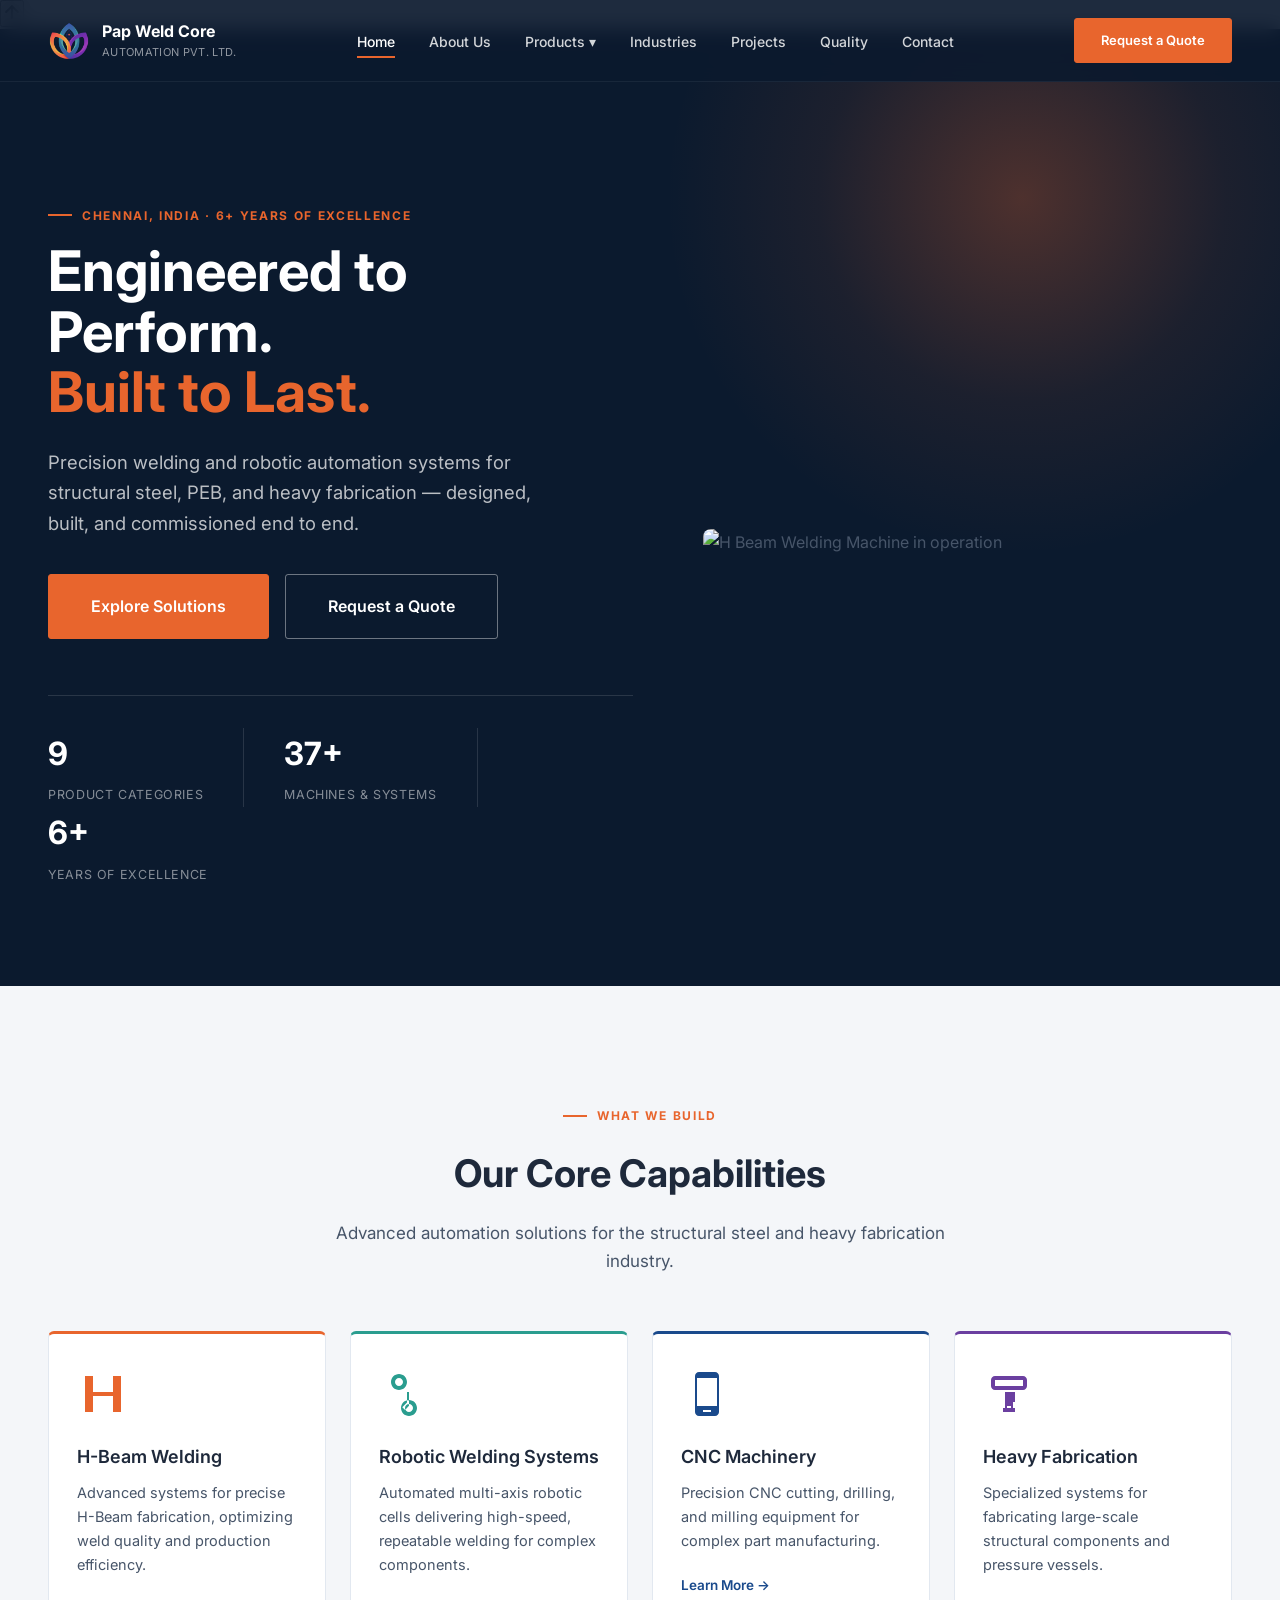
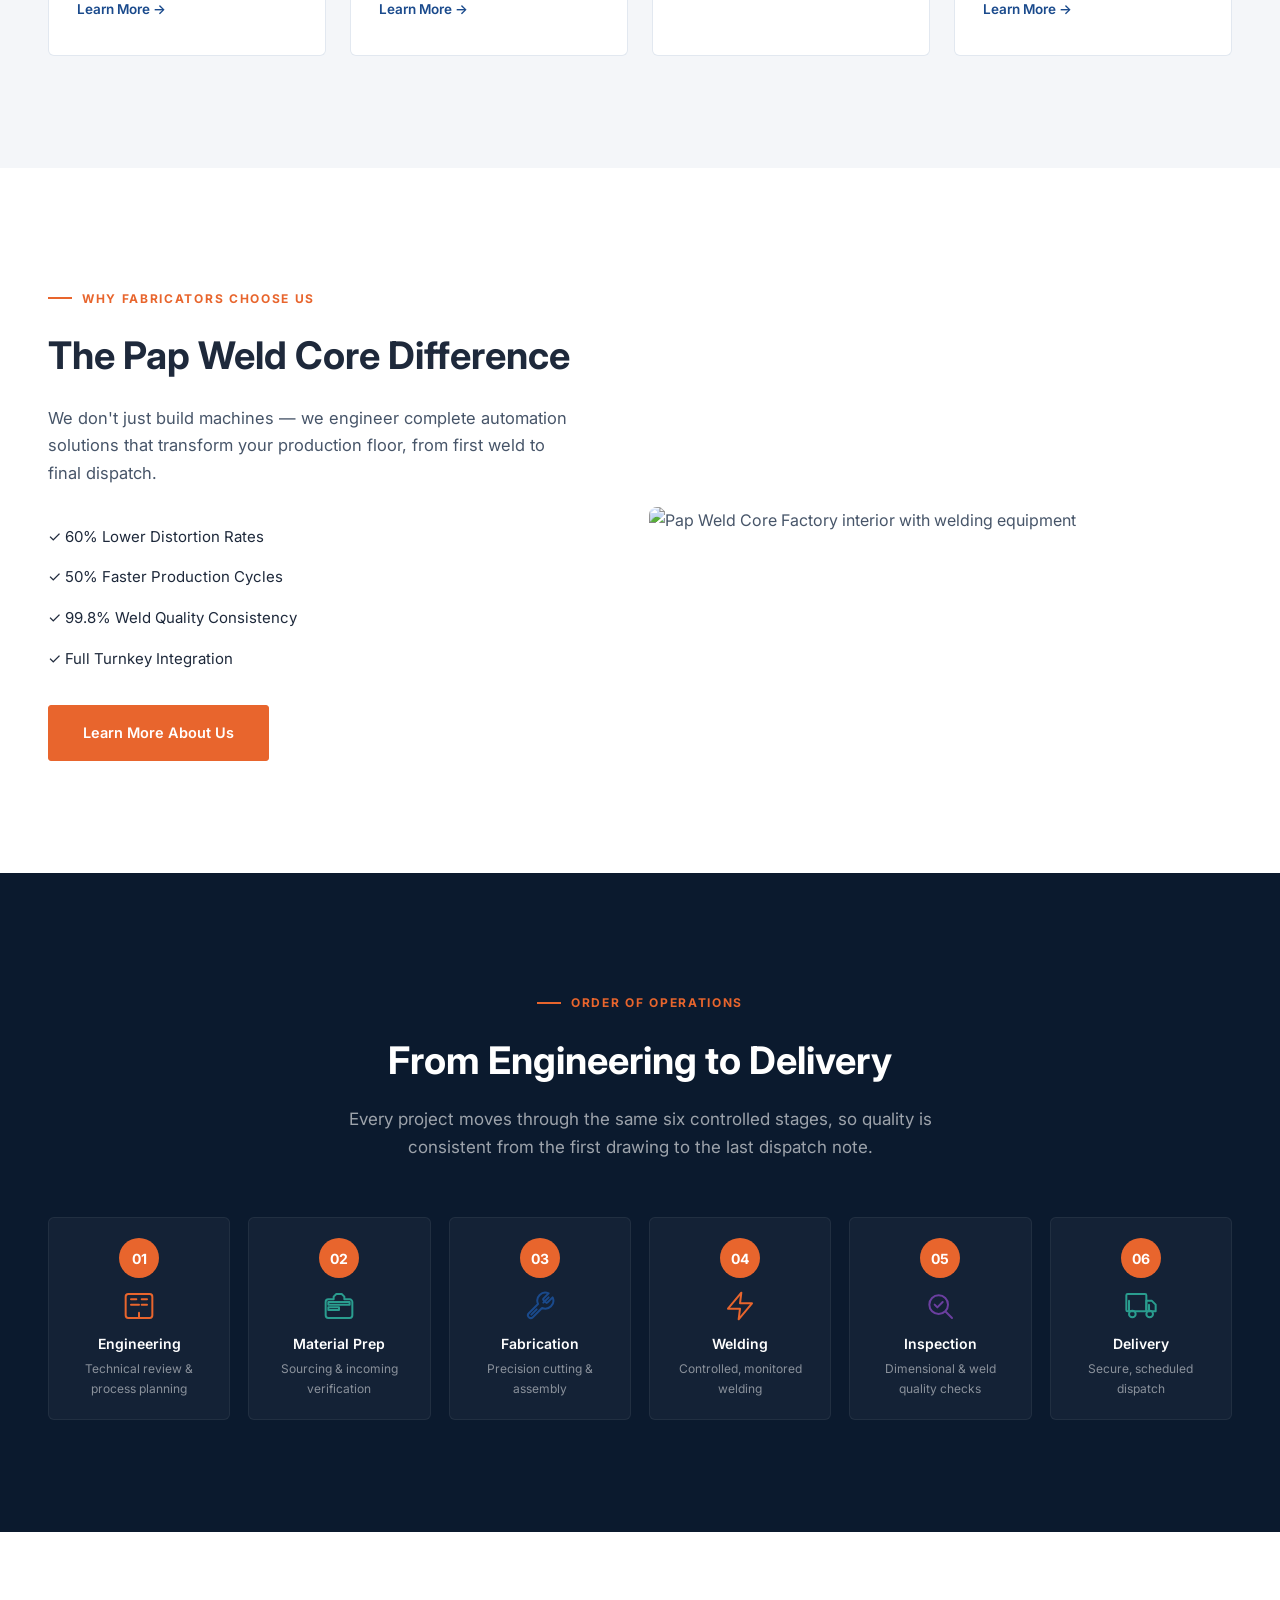
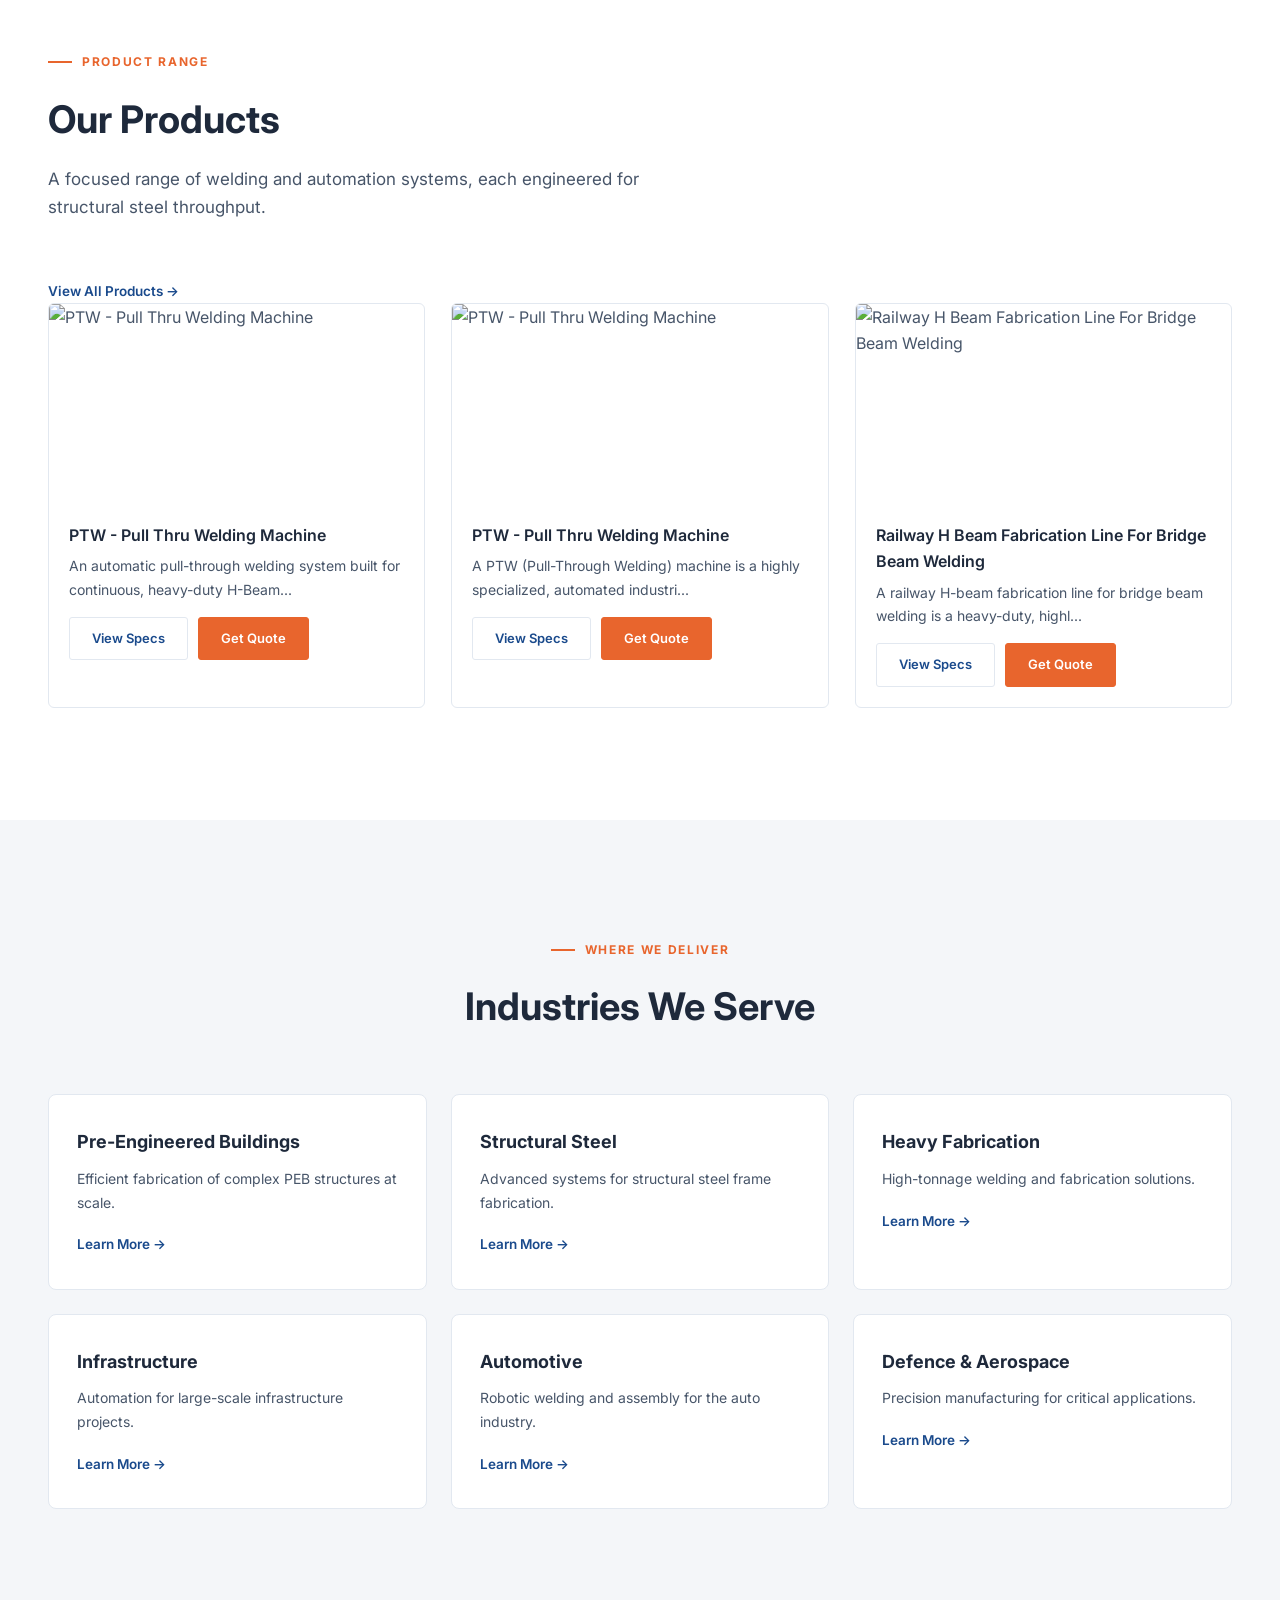
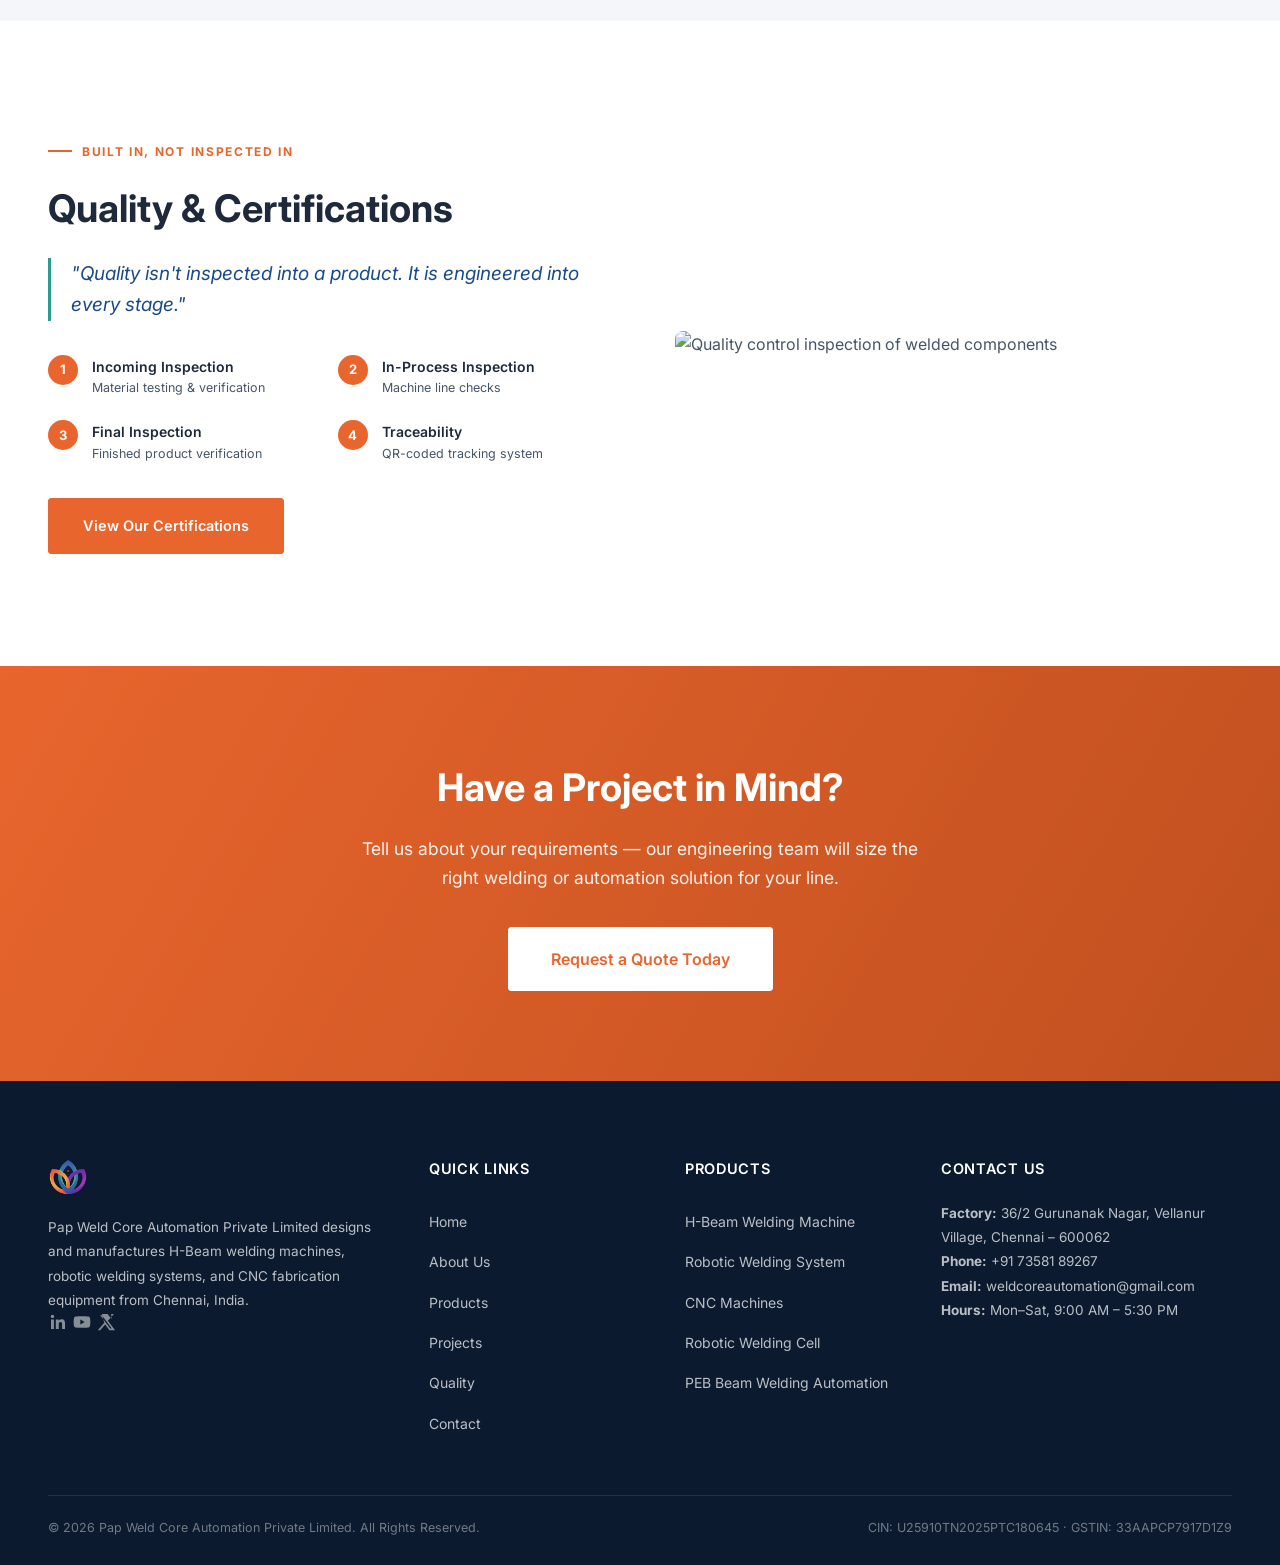
==== commit 8d64aa93: "Add files via upload" ====
--- a/index.html
+++ b/index.html
@@ -13,30 +13,35 @@
 </head>
 <body>
 
+<!-- ===== BACK TO TOP BUTTON ===== -->
+<button id="backToTop" class="back-to-top" aria-label="Back to top">
+    <svg width="20" height="20" viewBox="0 0 24 24" fill="none" stroke="currentColor" stroke-width="2.5" stroke-linecap="round" stroke-linejoin="round"><path d="M12 19V5M5 12l7-7 7 7"/></svg>
+</button>
+
 <!-- ===== HEADER ===== -->
 <header id="header" class="header">
     <div class="container header-wrapper">
         <a href="index.html" class="logo">
-            <img src="images/logo/logo-main.png" alt="Pap Weld Core Automation">
+            <img src="images/logo/logo-main.png" alt="Pap Weld Core Automation logo">
             <span class="logo-text">
                 <span class="name">Pap Weld Core</span>
                 <span class="sub">AUTOMATION PVT. LTD.</span>
             </span>
         </a>
-        <nav class="nav">
+        <nav class="nav" aria-label="Main navigation">
             <ul class="nav-list">
                 <li><a href="index.html" class="nav-link active">Home</a></li>
                 <li><a href="about.html" class="nav-link">About Us</a></li>
                 <li class="dropdown">
-                    <a href="products.html" class="nav-link">Products ▾</a>
-                    <ul class="dropdown-menu">
-                        <li><a href="products.html#h-beam">H-Beam Welding Machine</a></li>
-                        <li><a href="products.html#robotic">Robotic Welding System</a></li>
-                        <li><a href="products.html#cnc">CNC Machines</a></li>
-                        <li><a href="products.html#robotic-cell">Robotic Welding Cell</a></li>
-                        <li><a href="products.html#peb">PEB Beam Welding Automation</a></li>
-                        <li><a href="products.html#drilling">CNC Plate Drilling Machine</a></li>
-                        <li><a href="products.html#beam-line">Beam Welding Line</a></li>
+                    <a href="products.html" class="nav-link" aria-haspopup="true" aria-expanded="false">Products ▾</a>
+                    <ul class="dropdown-menu" role="menu">
+                        <li><a href="products.html#h-beam" role="menuitem">H-Beam Welding Machine</a></li>
+                        <li><a href="products.html#robotic" role="menuitem">Robotic Welding System</a></li>
+                        <li><a href="products.html#cnc" role="menuitem">CNC Machines</a></li>
+                        <li><a href="products.html#robotic-cell" role="menuitem">Robotic Welding Cell</a></li>
+                        <li><a href="products.html#peb" role="menuitem">PEB Beam Welding Automation</a></li>
+                        <li><a href="products.html#drilling" role="menuitem">CNC Plate Drilling Machine</a></li>
+                        <li><a href="products.html#beam-line" role="menuitem">Beam Welding Line</a></li>
                     </ul>
                 </li>
                 <li><a href="industries.html" class="nav-link">Industries</a></li>
@@ -58,7 +63,7 @@
 <section class="hero">
     <div class="container hero-wrapper">
         <div class="hero-content">
-            <div class="eyebrow">Chennai, India · Since 2019</div>
+            <div class="eyebrow hero-eyebrow">Chennai, India · 6+ Years of Excellence</div>
             <h1 class="hero-title">
                 Engineered to Perform.<br>
                 <span class="highlight">Built to Last.</span>
@@ -72,21 +77,21 @@
             </div>
             <div class="trust-badges">
                 <div class="trust-item">
-                    <span class="trust-number" data-count="600" data-suffix="+">0</span>
-                    <span class="trust-label">H-Beam Lines Installed</span>
+                    <span class="trust-number">9</span>
+                    <span class="trust-label">Product Categories</span>
                 </div>
                 <div class="trust-item">
-                    <span class="trust-number" data-count="25" data-suffix="+">0</span>
+                    <span class="trust-number" data-count="37" data-suffix="+">0</span>
+                    <span class="trust-label">Machines &amp; Systems</span>
+                </div>
+                <div class="trust-item">
+                    <span class="trust-number">6+</span>
                     <span class="trust-label">Years of Excellence</span>
                 </div>
-                <div class="trust-item">
-                    <span class="trust-number" data-count="1000" data-suffix="+">0</span>
-                    <span class="trust-label">Automation Solutions</span>
-                </div>
             </div>
         </div>
         <div class="hero-image">
-            <img src="images/banners/hero-machine-1.png" alt="H Beam Welding Machine" loading="eager">
+            <img src="https://5.imimg.com/data5/SELLER/Default/2026/2/585704480/VQ/DI/VJ/106518927/ptw-pull-thru-welding-machine-500x500.jpg" alt="H Beam Welding Machine in operation" loading="eager">
         </div>
     </div>
 </section>
@@ -100,40 +105,33 @@
             <p class="section-subtitle">Advanced automation solutions for the structural steel and heavy fabrication industry.</p>
         </div>
         <div class="capabilities-grid">
-            <!-- Capability 1: Welding -->
-            <div class="capability-card">
+            <div class="capability-card" data-aos="fade-up" data-aos-delay="0">
                 <div class="capability-icon">
-                    <span class="icon--welding" style="color:var(--orange);"></span>
+                    <span class="icon--hbeam-welding" style="color:var(--orange);"></span>
                 </div>
                 <h3>H-Beam Welding</h3>
                 <p>Advanced systems for precise H-Beam fabrication, optimizing weld quality and production efficiency.</p>
                 <a href="products.html#h-beam" class="link-arrow">Learn More →</a>
             </div>
-
-            <!-- Capability 2: Robotic -->
-            <div class="capability-card">
+            <div class="capability-card" data-aos="fade-up" data-aos-delay="100">
                 <div class="capability-icon">
-                    <span class="icon--robotic" style="color:var(--teal);"></span>
+                    <span class="icon--robotic-welding" style="color:var(--teal);"></span>
                 </div>
                 <h3>Robotic Welding Systems</h3>
                 <p>Automated multi-axis robotic cells delivering high-speed, repeatable welding for complex components.</p>
                 <a href="products.html#robotic" class="link-arrow">Learn More →</a>
             </div>
-
-            <!-- Capability 3: CNC -->
-            <div class="capability-card">
+            <div class="capability-card" data-aos="fade-up" data-aos-delay="200">
                 <div class="capability-icon">
-                    <span class="icon--cnc" style="color:var(--blue);"></span>
+                    <span class="icon--cnc-machinery" style="color:var(--blue);"></span>
                 </div>
                 <h3>CNC Machinery</h3>
                 <p>Precision CNC cutting, drilling, and milling equipment for complex part manufacturing.</p>
                 <a href="products.html#cnc" class="link-arrow">Learn More →</a>
             </div>
-
-            <!-- Capability 4: Fabrication -->
-            <div class="capability-card">
+            <div class="capability-card" data-aos="fade-up" data-aos-delay="300">
                 <div class="capability-icon">
-                    <span class="icon--fabrication" style="color:var(--amethyst);"></span>
+                    <span class="icon--heavy-fabrication" style="color:var(--amethyst);"></span>
                 </div>
                 <h3>Heavy Fabrication</h3>
                 <p>Specialized systems for fabricating large-scale structural components and pressure vessels.</p>
@@ -146,7 +144,7 @@
 <!-- ===== DIFFERENCE ===== -->
 <section class="difference">
     <div class="container difference-wrapper">
-        <div class="difference-content">
+        <div class="difference-content" data-aos="fade-right">
             <div class="eyebrow">Why Fabricators Choose Us</div>
             <h2>The Pap Weld Core Difference</h2>
             <p>We don't just build machines — we engineer complete automation solutions that transform your production floor, from first weld to final dispatch.</p>
@@ -158,8 +156,8 @@
             </ul>
             <a href="about.html" class="btn btn-primary">Learn More About Us</a>
         </div>
-        <div class="difference-image">
-            <img src="images/banners/factory-image.jpg" alt="Pap Weld Core Factory" loading="lazy">
+        <div class="difference-image" data-aos="fade-left">
+            <img src="https://5.imimg.com/data5/SELLER/Default/2026/2/585688717/QR/XG/GD/106518927/h-beam-assembly-machine-500x500.jpg" alt="Pap Weld Core Factory interior with welding equipment" loading="lazy">
         </div>
     </div>
 </section>
@@ -173,12 +171,82 @@
             <p class="section-subtitle">Every project moves through the same six controlled stages, so quality is consistent from the first drawing to the last dispatch note.</p>
         </div>
         <div class="process-timeline">
-            <div class="process-step"><span class="step-number">01</span><h4>Engineering</h4><p>Technical review &amp; process planning</p></div>
-            <div class="process-step"><span class="step-number">02</span><h4>Material Prep</h4><p>Sourcing &amp; incoming verification</p></div>
-            <div class="process-step"><span class="step-number">03</span><h4>Fabrication</h4><p>Precision cutting &amp; assembly</p></div>
-            <div class="process-step"><span class="step-number">04</span><h4>Welding</h4><p>Controlled, monitored welding</p></div>
-            <div class="process-step"><span class="step-number">05</span><h4>Inspection</h4><p>Dimensional &amp; weld quality checks</p></div>
-            <div class="process-step"><span class="step-number">06</span><h4>Delivery</h4><p>Secure, scheduled dispatch</p></div>
+            <!-- Step 01: Engineering -->
+            <div class="process-step" data-aos="fade-up" data-aos-delay="0">
+                <span class="step-number">01</span>
+                <svg width="32" height="32" viewBox="0 0 24 24" fill="none" stroke="var(--orange)" stroke-width="1.5" stroke-linecap="round" stroke-linejoin="round" style="display:block; margin:0 auto 10px;">
+                    <rect x="2" y="3" width="20" height="18" rx="2" ry="2"/>
+                    <line x1="8" y1="21" x2="16" y2="21"/>
+                    <line x1="12" y1="17" x2="12" y2="21"/>
+                    <line x1="6" y1="7" x2="10" y2="7"/>
+                    <line x1="6" y1="11" x2="12" y2="11"/>
+                    <line x1="14" y1="7" x2="18" y2="7"/>
+                    <line x1="14" y1="11" x2="18" y2="11"/>
+                </svg>
+                <h4>Engineering</h4>
+                <p>Technical review &amp; process planning</p>
+            </div>
+
+            <!-- Step 02: Material Prep -->
+            <div class="process-step" data-aos="fade-up" data-aos-delay="100">
+                <span class="step-number">02</span>
+                <svg width="32" height="32" viewBox="0 0 24 24" fill="none" stroke="var(--teal)" stroke-width="1.5" stroke-linecap="round" stroke-linejoin="round" style="display:block; margin:0 auto 10px;">
+                    <path d="M20 7h-4V5l-2-2h-4L8 5v2H4c-1.1 0-2 .9-2 2v10c0 1.1.9 2 2 2h16c1.1 0 2-.9 2-2V9c0-1.1-.9-2-2-2z"/>
+                    <rect x="4" y="9" width="16" height="2"/>
+                    <rect x="4" y="13" width="8" height="2"/>
+                </svg>
+                <h4>Material Prep</h4>
+                <p>Sourcing &amp; incoming verification</p>
+            </div>
+
+            <!-- Step 03: Fabrication -->
+            <div class="process-step" data-aos="fade-up" data-aos-delay="200">
+                <span class="step-number">03</span>
+                <svg width="32" height="32" viewBox="0 0 24 24" fill="none" stroke="var(--blue)" stroke-width="1.5" stroke-linecap="round" stroke-linejoin="round" style="display:block; margin:0 auto 10px;">
+                    <path d="M14.7 6.3a1 1 0 0 0 0 1.4l1.6 1.6a1 1 0 0 0 1.4 0l3.77-3.77a6 6 0 0 1-7.94 7.94l-6.91 6.91a2.12 2.12 0 0 1-3-3l6.91-6.91a6 6 0 0 1 7.94-7.94l-3.76 3.76z"/>
+                    <line x1="9.5" y1="14.5" x2="5.5" y2="18.5"/>
+                    <line x1="14.5" y1="9.5" x2="18.5" y2="5.5"/>
+                </svg>
+                <h4>Fabrication</h4>
+                <p>Precision cutting &amp; assembly</p>
+            </div>
+
+            <!-- Step 04: Welding -->
+            <div class="process-step" data-aos="fade-up" data-aos-delay="300">
+                <span class="step-number">04</span>
+                <svg width="32" height="32" viewBox="0 0 24 24" fill="none" stroke="var(--orange)" stroke-width="1.5" stroke-linecap="round" stroke-linejoin="round" style="display:block; margin:0 auto 10px;">
+                    <polygon points="13 2 3 14 12 14 11 22 21 10 12 10 13 2"/>
+                </svg>
+                <h4>Welding</h4>
+                <p>Controlled, monitored welding</p>
+            </div>
+
+            <!-- Step 05: Inspection -->
+            <div class="process-step" data-aos="fade-up" data-aos-delay="400">
+                <span class="step-number">05</span>
+                <svg width="32" height="32" viewBox="0 0 24 24" fill="none" stroke="var(--amethyst)" stroke-width="1.5" stroke-linecap="round" stroke-linejoin="round" style="display:block; margin:0 auto 10px;">
+                    <circle cx="11" cy="11" r="7"/>
+                    <path d="M16.5 16.5l4.5 4.5"/>
+                    <path d="M8 11l2 2 4-4"/>
+                </svg>
+                <h4>Inspection</h4>
+                <p>Dimensional &amp; weld quality checks</p>
+            </div>
+
+            <!-- Step 06: Delivery -->
+            <div class="process-step" data-aos="fade-up" data-aos-delay="500">
+                <span class="step-number">06</span>
+                <svg width="32" height="32" viewBox="0 0 24 24" fill="none" stroke="var(--teal)" stroke-width="1.5" stroke-linecap="round" stroke-linejoin="round" style="display:block; margin:0 auto 10px;">
+                    <rect x="1" y="3" width="15" height="13" rx="1"/>
+                    <polygon points="16 8 20 8 23 11 23 16 16 16 16 8"/>
+                    <circle cx="5.5" cy="18" r="2.5"/>
+                    <circle cx="18.5" cy="18" r="2.5"/>
+                    <line x1="3" y1="16" x2="3" y2="8"/>
+                    <line x1="18" y1="16" x2="18" y2="11"/>
+                </svg>
+                <h4>Delivery</h4>
+                <p>Secure, scheduled dispatch</p>
+            </div>
         </div>
     </div>
 </section>
@@ -194,34 +262,8 @@
             </div>
             <a href="products.html" class="link-arrow">View All Products →</a>
         </div>
-        <div class="products-grid">
-            <div class="product-card">
-                <img src="images/products/h-beam-welding.jpg" alt="H Beam Welding Machine" loading="lazy">
-                <h4>H-Beam Welding Machine</h4>
-                <p>High-performance system for vertical and horizontal welding of structural steel beams.</p>
-                <div class="card-actions">
-                    <a href="products.html#h-beam" class="btn btn-small btn-outline">View Specs</a>
-                    <a href="contact.html" class="btn btn-small btn-primary">Get Quote</a>
-                </div>
-            </div>
-            <div class="product-card">
-                <img src="images/products/robotic-system.jpg" alt="Robotic Welding System" loading="lazy">
-                <h4>Robotic Welding System</h4>
-                <p>Automated, multi-axis system for high-speed, repeatable complex welds.</p>
-                <div class="card-actions">
-                    <a href="products.html#robotic" class="btn btn-small btn-outline">View Specs</a>
-                    <a href="contact.html" class="btn btn-small btn-primary">Get Quote</a>
-                </div>
-            </div>
-            <div class="product-card">
-                <img src="images/products/cnc-machine.jpg" alt="CNC Machines" loading="lazy">
-                <h4>CNC Machines</h4>
-                <p>Versatile computer numerical control machining for milling, turning, and drilling.</p>
-                <div class="card-actions">
-                    <a href="products.html#cnc" class="btn btn-small btn-outline">View Specs</a>
-                    <a href="contact.html" class="btn btn-small btn-primary">Get Quote</a>
-                </div>
-            </div>
+        <div class="products-grid" id="home-products">
+            <!-- Products will be injected dynamically -->
         </div>
     </div>
 </section>
@@ -234,32 +276,32 @@
             <h2 class="section-title">Industries We Serve</h2>
         </div>
         <div class="industries-grid">
-            <div class="industry-card">
+            <div class="industry-card" data-aos="fade-up" data-aos-delay="0">
                 <h4>Pre-Engineered Buildings</h4>
                 <p>Efficient fabrication of complex PEB structures at scale.</p>
                 <a href="industries.html#peb" class="link-arrow">Learn More →</a>
             </div>
-            <div class="industry-card">
+            <div class="industry-card" data-aos="fade-up" data-aos-delay="100">
                 <h4>Structural Steel</h4>
                 <p>Advanced systems for structural steel frame fabrication.</p>
                 <a href="industries.html#structural" class="link-arrow">Learn More →</a>
             </div>
-            <div class="industry-card">
+            <div class="industry-card" data-aos="fade-up" data-aos-delay="200">
                 <h4>Heavy Fabrication</h4>
                 <p>High-tonnage welding and fabrication solutions.</p>
                 <a href="industries.html#heavy" class="link-arrow">Learn More →</a>
             </div>
-            <div class="industry-card">
+            <div class="industry-card" data-aos="fade-up" data-aos-delay="300">
                 <h4>Infrastructure</h4>
                 <p>Automation for large-scale infrastructure projects.</p>
                 <a href="industries.html#infrastructure" class="link-arrow">Learn More →</a>
             </div>
-            <div class="industry-card">
+            <div class="industry-card" data-aos="fade-up" data-aos-delay="400">
                 <h4>Automotive</h4>
                 <p>Robotic welding and assembly for the auto industry.</p>
                 <a href="industries.html#automotive" class="link-arrow">Learn More →</a>
             </div>
-            <div class="industry-card">
+            <div class="industry-card" data-aos="fade-up" data-aos-delay="500">
                 <h4>Defence &amp; Aerospace</h4>
                 <p>Precision manufacturing for critical applications.</p>
                 <a href="industries.html#defence" class="link-arrow">Learn More →</a>
@@ -271,7 +313,7 @@
 <!-- ===== QUALITY ===== -->
 <section class="quality">
     <div class="container quality-wrapper">
-        <div class="quality-content">
+        <div class="quality-content" data-aos="fade-right">
             <div class="eyebrow">Built In, Not Inspected In</div>
             <h2>Quality &amp; Certifications</h2>
             <p class="quality-quote">"Quality isn't inspected into a product. It is engineered into every stage."</p>
@@ -283,8 +325,8 @@
             </div>
             <a href="quality.html" class="btn btn-primary">View Our Certifications</a>
         </div>
-        <div class="quality-image">
-            <img src="images/banners/quality-control.jpg" alt="Quality Control" loading="lazy">
+        <div class="quality-image" data-aos="fade-left">
+            <img src="https://5.imimg.com/data5/SELLER/Default/2026/2/585686944/UP/LY/NG/106518927/fully-automatic-trimming-machine-500x500.jpg" alt="Quality control inspection of welded components" loading="lazy">
         </div>
     </div>
 </section>
@@ -304,9 +346,14 @@
         <div class="footer-grid">
             <div class="footer-col">
                 <a href="index.html" class="logo">
-                    <img src="images/logo/logo-white.png" alt="Pap Weld Core Automation">
+                    <img src="images/logo/logo-white.png" alt="Pap Weld Core Automation white logo">
                 </a>
                 <p>Pap Weld Core Automation Private Limited designs and manufactures H-Beam welding machines, robotic welding systems, and CNC fabrication equipment from Chennai, India.</p>
+                <div class="footer-social">
+                    <a href="#" aria-label="LinkedIn"><span class="icon--linkedin" style="width:20px;height:20px;display:inline-block;background:rgba(255,255,255,0.5);mask-image:url('[data-uri]')"></span></a>
+                    <a href="#" aria-label="YouTube"><span class="icon--youtube" style="width:20px;height:20px;display:inline-block;background:rgba(255,255,255,0.5);mask-image:url('[data-uri]')"></span></a>
+                    <a href="#" aria-label="Twitter / X"><span class="icon--twitter" style="width:20px;height:20px;display:inline-block;background:rgba(255,255,255,0.5);mask-image:url('[data-uri]')"></span></a>
+                </div>
             </div>
             <div class="footer-col">
                 <h4>Quick Links</h4>
@@ -345,5 +392,32 @@
 </footer>
 
 <script src="js/main.js"></script>
+<script>
+// Load home page products from JSON
+document.addEventListener('DOMContentLoaded', function() {
+    fetch('data/products-data.json')
+        .then(response => response.json())
+        .then(data => {
+            const products = data.products.slice(0, 3);
+            const grid = document.getElementById('home-products');
+            grid.innerHTML = '';
+            products.forEach(product => {
+                const card = document.createElement('div');
+                card.className = 'product-card';
+                card.innerHTML = `
+                    <img src="${product.image}" alt="${product.name}" loading="lazy">
+                    <h4>${product.name}</h4>
+                    <p>${product.description.substring(0, 80)}...</p>
+                    <div class="card-actions">
+                        <a href="product-detail.html?id=${product.id}" class="btn btn-small btn-outline">View Specs</a>
+                        <a href="contact.html" class="btn btn-small btn-primary">Get Quote</a>
+                    </div>
+                `;
+                grid.appendChild(card);
+            });
+        })
+        .catch(err => console.error('Error loading products for homepage:', err));
+});
+</script>
 </body>
 </html>
--- a/css/style.css
+++ b/css/style.css
@@ -1,1842 +1,2552 @@
-/* ================================================================
-   PAP WELD CORE AUTOMATION — BRAND STYLESHEET
-   Palette: Deep Industrial Navy / Trust Blue / Arc Flame Orange /
-            Precision Teal / Royal Amethyst
-   ================================================================ */
-
-* { margin: 0; padding: 0; box-sizing: border-box; }
-
-:root {
-    --navy:        #0B1A2E;
-    --navy-2:      #0F2340;
-    --blue:        #1A4A8C;
-    --orange:      #E8652D;
-    --orange-dim:  #C0501F;
-    --teal:        #2A9D8F;
-    --amethyst:    #6B3FA0;
-
-    --white:       #FFFFFF;
-    --gray-light:  #F4F6F9;
-    --gray:        #475569;
-    --gray-dark:   #1E293B;
-    --border:      #E2E8F0;
-
-    --font: 'Inter', -apple-system, sans-serif;
-    --container: 1240px;
-    --section-y: 112px;
-
-    --shadow-sm: 0 2px 10px rgba(11,26,46,0.06);
-    --shadow-md: 0 16px 48px rgba(11,26,46,0.10);
-    --shadow-lg: 0 30px 80px rgba(11,26,46,0.20);
-
-    --ease: cubic-bezier(.22,.61,.36,1);
-}
-
-html { scroll-behavior: smooth; scroll-padding-top: 100px; }
-
-body {
-    font-family: var(--font);
-    color: var(--gray);
-    background: var(--white);
-    line-height: 1.65;
-    -webkit-font-smoothing: antialiased;
-}
-
-a { text-decoration: none; color: inherit; }
-ul { list-style: none; }
-img { max-width: 100%; height: auto; display: block; }
-button { font-family: inherit; }
-
-.container { max-width: var(--container); margin: 0 auto; padding: 0 28px; }
-
-/* ----- EYEBROW ----- */
-.eyebrow {
-    display: inline-flex;
-    align-items: center;
-    gap: 10px;
-    font-size: 12px;
-    font-weight: 700;
-    letter-spacing: 0.14em;
-    text-transform: uppercase;
-    color: var(--orange);
-    margin-bottom: 16px;
-}
-.eyebrow::before {
-    content: '';
-    width: 24px;
-    height: 2px;
-    background: var(--orange);
-}
-
-/* ----- BUTTONS ----- */
-.btn {
-    display: inline-flex;
-    align-items: center;
-    justify-content: center;
-    gap: 8px;
-    padding: 15px 34px;
-    border-radius: 3px;
-    font-weight: 600;
-    font-size: 14.5px;
-    cursor: pointer;
-    transition: all .25s var(--ease);
-    text-align: center;
-    border: 1.5px solid transparent;
-    white-space: nowrap;
-}
-.btn-primary { background: var(--orange); color: var(--white); border-color: var(--orange); }
-.btn-primary:hover { background: var(--orange-dim); border-color: var(--orange-dim); }
-
-.btn-secondary { background: transparent; color: var(--white); border-color: rgba(255,255,255,0.4); }
-.btn-secondary:hover { background: rgba(255,255,255,0.08); border-color: var(--white); }
-
-.btn-outline { background: transparent; color: var(--blue); border-color: var(--border); }
-.btn-outline:hover { border-color: var(--blue); background: var(--gray-light); }
-
-.btn-large { padding: 18px 42px; font-size: 16px; }
-.btn-small { padding: 10px 22px; font-size: 13px; }
-
-/* ----- HEADER ----- */
-.header {
-    background: rgba(11,26,46,0.92);
-    backdrop-filter: blur(10px);
-    padding: 18px 0;
-    position: fixed;
-    top: 0; left: 0; right: 0;
-    z-index: 1000;
-    transition: all .3s var(--ease);
-    border-bottom: 1px solid rgba(255,255,255,0.06);
-}
-.header.scrolled { padding: 11px 0; box-shadow: 0 6px 30px rgba(0,0,0,0.28); }
-
-.header-wrapper { display: flex; align-items: center; justify-content: space-between; gap: 24px; }
-
-.logo { display: flex; align-items: center; gap: 12px; }
-.logo img { height: 42px; width: auto; }
-.logo-text { color: var(--white); line-height: 1.2; }
-.logo-text .name { font-weight: 700; font-size: 16px; display: block; }
-.logo-text .sub { font-size: 11px; color: rgba(255,255,255,0.55); letter-spacing: .03em; }
-
-.nav-list { display: flex; align-items: center; gap: 34px; }
-.nav-link {
-    color: rgba(255,255,255,0.82);
-    font-weight: 500;
-    font-size: 14px;
-    padding: 6px 0;
-    position: relative;
-    transition: color .25s ease;
-}
-.nav-link:hover, .nav-link.active { color: var(--white); }
-.nav-link::after {
-    content: '';
-    position: absolute; bottom: -2px; left: 0;
-    width: 0; height: 2px;
-    background: var(--orange);
-    transition: width .25s var(--ease);
-}
-.nav-link:hover::after, .nav-link.active::after { width: 100%; }
-
-.dropdown { position: relative; }
-.dropdown-menu {
-    position: absolute; top: calc(100% + 14px); left: -18px;
-    background: var(--white);
-    padding: 10px 0;
-    min-width: 250px;
-    border-radius: 6px;
-    box-shadow: var(--shadow-lg);
-    opacity: 0; visibility: hidden; transform: translateY(8px);
-    transition: all .25s var(--ease);
-}
-.dropdown:hover .dropdown-menu { opacity: 1; visibility: visible; transform: translateY(0); }
-.dropdown-menu li a {
-    display: block; padding: 10px 22px;
-    color: var(--gray-dark); font-size: 14px; font-weight: 500;
-    transition: all .2s ease;
-    border-left: 2px solid transparent;
-}
-.dropdown-menu li a:hover { background: var(--gray-light); color: var(--blue); border-left-color: var(--orange); }
-
-.header-cta .btn { padding: 11px 26px; font-size: 13px; }
-
-.hamburger {
-    display: none; flex-direction: column; gap: 5px;
-    background: none; border: none; cursor: pointer; padding: 5px;
-}
-.hamburger span { display: block; width: 24px; height: 2px; background: var(--white); transition: all .3s ease; }
-.hamburger.active span:nth-child(1) { transform: rotate(45deg) translate(5px, 6px); }
-.hamburger.active span:nth-child(2) { opacity: 0; }
-.hamburger.active span:nth-child(3) { transform: rotate(-45deg) translate(5px, -6px); }
-
-/* ----- HERO ----- */
-.hero {
-    background: var(--navy);
-    padding: 168px 0 100px;
-    position: relative;
-    overflow: hidden;
-    isolation: isolate;
-}
-.hero::before {
-    content: '';
-    position: absolute;
-    top: -20%; right: -8%;
-    width: 720px; height: 720px;
-    background: radial-gradient(circle, rgba(232,101,45,0.30) 0%, rgba(232,101,45,0.08) 40%, transparent 70%);
-    z-index: -1;
-    pointer-events: none;
-}
-.hero-wrapper { display: grid; grid-template-columns: 1.05fr 0.95fr; gap: 70px; align-items: center; }
-
-.hero-title {
-    font-size: 56px;
-    font-weight: 700;
-    color: var(--white);
-    line-height: 1.08;
-    margin-bottom: 24px;
-}
-.hero-title .highlight { color: var(--orange); }
-.hero-subtitle {
-    font-size: 18.5px;
-    color: rgba(255,255,255,0.72);
-    margin-bottom: 36px;
-    max-width: 500px;
-}
-.hero-buttons { display: flex; gap: 16px; margin-bottom: 56px; flex-wrap: wrap; }
-
-.hero-image img {
-    border-radius: 8px;
-    width: 100%;
-    height: auto;
-    object-fit: cover;
-}
-
-.trust-badges { display: flex; gap: 0; border-top: 1px solid rgba(255,255,255,0.12); padding-top: 32px; flex-wrap: wrap; }
-.trust-item { padding-right: 40px; margin-right: 40px; border-right: 1px solid rgba(255,255,255,0.12); }
-.trust-item:last-child { border-right: none; margin-right: 0; padding-right: 0; }
-.trust-number { display: block; font-size: 32px; font-weight: 700; color: var(--white); }
-.trust-label { font-size: 12.5px; color: rgba(255,255,255,0.5); text-transform: uppercase; letter-spacing: .05em; }
-
-/* ----- SECTION HEADER ----- */
-.section-header { max-width: 640px; margin-bottom: 56px; }
-.section-header.center { margin-left: auto; margin-right: auto; text-align: center; }
-.section-title { font-size: 38px; font-weight: 700; color: var(--gray-dark); margin-bottom: 14px; }
-.section-subtitle { font-size: 17px; color: var(--gray); }
-
-/* ----- CAPABILITIES ----- */
-.capabilities { padding: var(--section-y) 0; background: var(--gray-light); }
-.capabilities-grid { display: grid; grid-template-columns: repeat(4, 1fr); gap: 24px; }
-.capability-card {
-    background: var(--white);
-    padding: 34px 28px;
-    border-radius: 6px;
-    border: 1px solid var(--border);
-    border-top: 3px solid transparent;
-    transition: all .3s var(--ease);
-}
-.capability-card:nth-child(1) { border-top-color: var(--orange); }
-.capability-card:nth-child(2) { border-top-color: var(--teal); }
-.capability-card:nth-child(3) { border-top-color: var(--blue); }
-.capability-card:nth-child(4) { border-top-color: var(--amethyst); }
-.capability-card:hover { transform: translateY(-6px); box-shadow: var(--shadow-md); }
-.capability-icon {
-    width: 52px; height: 52px; margin-bottom: 22px;
-    display: flex; align-items: center; justify-content: center;
-}
-.capability-icon img { width: 35px; height: 35px; }
-.capability-card h3 { font-size: 18px; color: var(--gray-dark); margin-bottom: 10px; font-weight: 600; }
-.capability-card p { font-size: 14.5px; color: var(--gray); margin-bottom: 18px; }
-.link-arrow { color: var(--blue); font-weight: 600; font-size: 13.5px; transition: gap .2s ease, color .2s ease; display: inline-flex; align-items: center; gap: 6px; }
-.link-arrow:hover { color: var(--orange); gap: 10px; }
-
-/* ----- DIFFERENCE ----- */
-.difference { padding: var(--section-y) 0; }
-.difference-wrapper { display: grid; grid-template-columns: 0.95fr 1.05fr; gap: 74px; align-items: center; }
-.difference-content h2 { font-size: 38px; color: var(--gray-dark); margin-bottom: 18px; font-weight: 700; }
-.difference-content > p { font-size: 16.5px; color: var(--gray); margin-bottom: 30px; }
-.difference-image img { border-radius: 8px; width: 100%; height: auto; }
-.difference-list { margin-bottom: 25px; }
-.difference-list li { padding: 8px 0; font-size: 15px; color: var(--gray-dark); }
-
-/* ----- PROCESS ----- */
-.process { padding: var(--section-y) 0; background: var(--navy); }
-.process .section-title { color: var(--white); }
-.process .section-subtitle { color: rgba(255,255,255,0.6); }
-.process-timeline { display: grid; grid-template-columns: repeat(6, 1fr); gap: 18px; margin-top: 20px; }
-.process-step { text-align: center; position: relative; background: rgba(255,255,255,0.04); padding: 20px; border-radius: 6px; border: 1px solid rgba(255,255,255,0.06); }
-.step-number {
-    display: inline-flex; align-items: center; justify-content: center;
-    width: 40px; height: 40px;
-    border-radius: 50%;
-    background: var(--orange);
-    color: var(--white);
-    font-weight: 700; font-size: 14px;
-    margin-bottom: 12px;
-}
-.process-step h4 { font-size: 14px; color: var(--white); margin-bottom: 4px; font-weight: 600; }
-.process-step p { font-size: 12px; color: rgba(255,255,255,0.5); }
-
-/* ----- PRODUCTS ----- */
-.products-preview { padding: var(--section-y) 0; }
-.products-grid { display: grid; grid-template-columns: repeat(3, 1fr); gap: 26px; }
-.product-card {
-    background: var(--white);
-    border: 1px solid var(--border);
-    border-radius: 6px;
-    overflow: hidden;
-    transition: all .3s var(--ease);
-}
-.product-card:hover { box-shadow: var(--shadow-md); transform: translateY(-6px); }
-.product-card img {
-    width: 100%;
-    height: 200px;
-    object-fit: cover;
-}
-.product-card h4 { padding: 18px 20px 6px; font-size: 16px; color: var(--gray-dark); font-weight: 600; }
-.product-card p { padding: 0 20px 16px; font-size: 14px; color: var(--gray); }
-.card-actions { padding: 0 20px 20px; display: flex; gap: 10px; flex-wrap: wrap; }
-
-/* ----- INDUSTRIES ----- */
-.industries { padding: var(--section-y) 0; background: var(--gray-light); }
-.industries-grid { display: grid; grid-template-columns: repeat(3, 1fr); gap: 24px; }
-.industry-card {
-    background: var(--white);
-    padding: 30px 28px;
-    border-radius: 6px;
-    transition: all .3s var(--ease);
-    border: 1px solid var(--border);
-}
-.industry-card:hover { transform: translateY(-4px); box-shadow: var(--shadow-md); }
-.industry-card h4 { font-size: 17px; color: var(--gray-dark); margin-bottom: 10px; font-weight: 600; }
-.industry-card p { font-size: 14px; color: var(--gray); margin-bottom: 16px; }
-
-/* ----- QUALITY ----- */
-.quality { padding: var(--section-y) 0; }
-.quality-wrapper { display: grid; grid-template-columns: 1fr 1fr; gap: 70px; align-items: center; }
-.quality-content h2 { font-size: 38px; color: var(--gray-dark); margin-bottom: 18px; font-weight: 700; }
-.quality-quote { font-size: 19px; font-style: italic; color: var(--blue); margin-bottom: 34px; border-left: 3px solid var(--teal); padding-left: 20px; }
-.quality-steps { display: grid; grid-template-columns: 1fr 1fr; gap: 22px; margin-bottom: 34px; }
-.quality-step { display: flex; gap: 14px; align-items: flex-start; }
-.quality-step span {
-    display: inline-flex; align-items: center; justify-content: center;
-    width: 30px; height: 30px; border-radius: 50%;
-    background: var(--orange); color: var(--white); font-weight: 700; font-size: 13px; flex-shrink: 0;
-}
-.quality-step h4 { font-size: 14px; color: var(--gray-dark); font-weight: 600; }
-.quality-step p { font-size: 12.5px; color: var(--gray); }
-.quality-image img { border-radius: 8px; width: 100%; height: auto; }
-
-/* ----- CTA / RFQ ----- */
-.rfq-cta {
-    padding: 90px 0; text-align: center; color: var(--white);
-    background: linear-gradient(120deg, var(--orange) 0%, var(--orange-dim) 100%);
-}
-.rfq-cta h2 { font-size: 38px; margin-bottom: 16px; font-weight: 700; }
-.rfq-cta p { font-size: 17.5px; margin-bottom: 34px; max-width: 560px; margin-left: auto; margin-right: auto; opacity: 0.92; }
-.rfq-cta .btn-primary { background: var(--white); color: var(--orange); border-color: var(--white); }
-.rfq-cta .btn-primary:hover { background: transparent; color: var(--white); }
-
-/* ----- PAGE HEADER ----- */
-.page-header {
-    background: var(--navy);
-    padding: 148px 0 60px;
-}
-.page-header h1 { color: var(--white); font-size: 44px; font-weight: 700; margin-bottom: 12px; }
-.page-header p { color: rgba(255,255,255,0.62); font-size: 16.5px; max-width: 560px; }
-.breadcrumb { font-size: 13px; color: rgba(255,255,255,0.45); margin-bottom: 18px; }
-.breadcrumb a { color: rgba(255,255,255,0.72); }
-.breadcrumb a:hover { color: var(--orange); }
-
-/* ----- FOOTER ----- */
-.footer { background: var(--navy); color: rgba(255,255,255,0.72); padding: 76px 0 26px; }
-.footer-grid { display: grid; grid-template-columns: 1.6fr 1fr 1fr 1.4fr; gap: 48px; margin-bottom: 52px; }
-.footer-col .logo img { height: 40px; margin-bottom: 18px; }
-.footer-col p { font-size: 13.5px; line-height: 1.8; }
-.footer-col h4 { color: var(--white); font-size: 14.5px; margin-bottom: 20px; font-weight: 600; text-transform: uppercase; letter-spacing: .05em; }
-.footer-col ul li { padding: 7px 0; }
-.footer-col ul li a { font-size: 14px; transition: color .2s ease; }
-.footer-col ul li a:hover { color: var(--orange); }
-.footer-bottom { border-top: 1px solid rgba(255,255,255,0.1); padding-top: 22px; display: flex; justify-content: space-between; flex-wrap: wrap; gap: 10px; font-size: 12.5px; color: rgba(255,255,255,0.42); }
-
-/* ----- FORMS ----- */
-.form-grid { display: grid; grid-template-columns: 1.1fr 0.9fr; gap: 56px; align-items: start; }
-.form-card { background: var(--white); border: 1px solid var(--border); border-radius: 8px; padding: 40px; }
-.form-row { display: grid; grid-template-columns: 1fr 1fr; gap: 18px; margin-bottom: 18px; }
-.field label { display: block; font-size: 13px; font-weight: 600; color: var(--gray-dark); margin-bottom: 8px; }
-.field input, .field select, .field textarea {
-    width: 100%; padding: 13px 15px; border: 1.5px solid var(--border); border-radius: 4px;
-    font-family: inherit; font-size: 14.5px; color: var(--gray-dark);
-    background: var(--white);
-}
-.field input:focus, .field select:focus, .field textarea:focus { outline: none; border-color: var(--blue); }
-.field textarea { resize: vertical; min-height: 120px; }
-
-.contact-info-list { display: flex; flex-direction: column; gap: 20px; margin-bottom: 30px; }
-.contact-info-item { display: flex; gap: 16px; }
-.contact-info-item h4 { font-size: 14px; color: var(--gray-dark); margin-bottom: 2px; font-weight: 600; }
-.contact-info-item p, .contact-info-item a { font-size: 14px; color: var(--gray); display: block; }
-.map-embed { border-radius: 8px; overflow: hidden; border: 1px solid var(--border); aspect-ratio: 16/10; }
-.map-embed iframe { width: 100%; height: 100%; border: 0; }
-
-/* ----- FILTER TABS ----- */
-.filter-tabs { display: flex; gap: 8px; flex-wrap: wrap; margin-bottom: 40px; }
-.filter-tab {
-    padding: 9px 20px; border-radius: 30px; font-size: 13.5px; font-weight: 600;
-    border: 1.5px solid var(--border); color: var(--gray); cursor: pointer; transition: all .2s ease; background: var(--white);
-}
-.filter-tab:hover { border-color: var(--blue); color: var(--blue); }
-.filter-tab.active { background: var(--navy); border-color: var(--navy); color: var(--white); }
-
-/* ----- RESPONSIVE ----- */
-@media (max-width: 1080px) {
-    .capabilities-grid { grid-template-columns: repeat(2, 1fr); }
-    .industries-grid { grid-template-columns: repeat(2, 1fr); }
-    .process-timeline { grid-template-columns: repeat(3, 1fr); row-gap: 36px; }
-    .footer-grid { grid-template-columns: 1fr 1fr; }
-    .form-grid { grid-template-columns: 1fr; }
-}
-
-@media (max-width: 860px) {
-    .nav-list {
-        display: none; flex-direction: column; position: absolute;
-        top: 100%; left: 0; right: 0; background: var(--navy);
-        padding: 22px 28px; border-top: 1px solid rgba(255,255,255,0.08);
-    }
-    .nav-list.active { display: flex; }
-    .hamburger { display: flex; }
-    .header-cta { display: none; }
-    .dropdown-menu { position: static; background: transparent; box-shadow: none; padding-left: 16px; opacity: 1; visibility: visible; transform: none; display: none; }
-    .dropdown.active .dropdown-menu { display: block; }
-    .dropdown-menu li a { color: rgba(255,255,255,0.75); padding: 8px 0; }
-
-    .hero { padding-top: 128px; }
-    .hero-wrapper { grid-template-columns: 1fr; text-align: left; }
-    .hero-title { font-size: 38px; }
-
-    .capabilities-grid { grid-template-columns: 1fr; }
-    .difference-wrapper { grid-template-columns: 1fr; }
-    .products-grid { grid-template-columns: 1fr; }
-    .industries-grid { grid-template-columns: 1fr; }
-    .quality-wrapper { grid-template-columns: 1fr; }
-    .footer-grid { grid-template-columns: 1fr; gap: 36px; }
-    .form-row { grid-template-columns: 1fr; }
-
-    .section-title { font-size: 28px; }
-    .page-header h1 { font-size: 32px; }
-    .process-timeline { grid-template-columns: repeat(2, 1fr); }
-}
-
-@media (max-width: 480px) {
-    .hero-title { font-size: 30px; }
-    .trust-badges { flex-wrap: wrap; gap: 20px 0; }
-    .trust-item { border-right: none; padding-right: 24px; margin-right: 24px; }
-    .trust-number { font-size: 24px; }
-    .btn { padding: 12px 22px; font-size: 13px; }
-    :root { --section-y: 72px; }
-    .quality-steps { grid-template-columns: 1fr; }
-}
-
-/* ================================================================
-   ICON SYSTEM — SVG Mask Icons
-   ================================================================ */
-
-.icon--welding {
-    display: inline-block;
-    width: 48px;
-    height: 48px;
-    --svg: url("[data-uri]");
-    background-color: currentColor;
-    -webkit-mask-image: var(--svg);
-    mask-image: var(--svg);
-    -webkit-mask-repeat: no-repeat;
-    mask-repeat: no-repeat;
-    -webkit-mask-size: 100% 100%;
-    mask-size: 100% 100%;
-}
-
-.icon--robotic {
-    display: inline-block;
-    width: 48px;
-    height: 48px;
-    --svg: url("[data-uri]");
-    background-color: currentColor;
-    -webkit-mask-image: var(--svg);
-    mask-image: var(--svg);
-    -webkit-mask-repeat: no-repeat;
-    mask-repeat: no-repeat;
-    -webkit-mask-size: 100% 100%;
-    mask-size: 100% 100%;
-}
-
-.icon--cnc {
-    display: inline-block;
-    width: 48px;
-    height: 48px;
-    --svg: url("[data-uri]");
-    background-color: currentColor;
-    -webkit-mask-image: var(--svg);
-    mask-image: var(--svg);
-    -webkit-mask-repeat: no-repeat;
-    mask-repeat: no-repeat;
-    -webkit-mask-size: 100% 100%;
-    mask-size: 100% 100%;
-}
-
-.icon--fabrication {
-    display: inline-block;
-    width: 48px;
-    height: 48px;
-    --svg: url("[data-uri]");
-    background-color: currentColor;
-    -webkit-mask-image: var(--svg);
-    mask-image: var(--svg);
-    -webkit-mask-repeat: no-repeat;
-    mask-repeat: no-repeat;
-    -webkit-mask-size: 100% 100%;
-    mask-size: 100% 100%;
-}
-
-/* ===== ABOUT PAGE SPECIFIC ===== */
-
-/* Stat Strip */
-.stat-strip {
-    background: var(--gray-light);
-    padding: 56px 0;
-    border-top: 1px solid var(--border);
-    border-bottom: 1px solid var(--border);
-}
-.stat-strip-grid {
-    display: grid;
-    grid-template-columns: repeat(4, 1fr);
-    text-align: center;
-}
-.stat-strip-item {
-    border-right: 1px solid var(--border);
-    padding: 0 20px;
-}
-.stat-strip-item:last-child {
-    border-right: none;
-}
-.stat-strip-item .num {
-    font-size: 34px;
-    font-weight: 700;
-    color: var(--navy);
-    letter-spacing: -0.02em;
-}
-.stat-strip-item .lbl {
-    font-size: 13px;
-    color: var(--gray);
-    margin-top: 6px;
-    text-transform: uppercase;
-    letter-spacing: .04em;
-}
-
-/* Story */
-.story-wrapper {
-    display: grid;
-    grid-template-columns: 1fr 1fr;
-    gap: 60px;
-    align-items: center;
-}
-.story-content h2 {
-    font-size: 34px;
-    color: var(--gray-dark);
-    font-weight: 700;
-    margin-bottom: 18px;
-    letter-spacing: -0.01em;
-}
-.story-content p {
-    font-size: 15.5px;
-    color: var(--gray);
-    margin-bottom: 16px;
-}
-.story-visual img {
-    border-radius: 8px;
-    width: 100%;
-    height: auto;
-    aspect-ratio: 4/3.3;
-    object-fit: cover;
-}
-
-/* Mission & Vision */
-.mv-grid {
-    display: grid;
-    grid-template-columns: 1fr 1fr;
-    gap: 22px;
-    margin-top: 20px;
-}
-.mv-card {
-    background: var(--white);
-    border: 1px solid var(--border);
-    border-radius: 8px;
-    padding: 28px;
-    transition: all .3s ease;
-}
-.mv-card:hover {
-    box-shadow: var(--shadow-md);
-    transform: translateY(-4px);
-}
-.mv-card h4 {
-    font-size: 16px;
-    color: var(--gray-dark);
-    margin-bottom: 8px;
-    font-weight: 600;
-}
-.mv-card p {
-    font-size: 13.5px;
-    color: var(--gray);
-}
-
-/* Team */
-.team-grid {
-    display: grid;
-    grid-template-columns: repeat(3, 1fr);
-    gap: 28px;
-}
-.team-card {
-    text-align: center;
-    padding: 24px;
-    border: 1px solid var(--border);
-    border-radius: 8px;
-    transition: all .3s ease;
-}
-.team-card:hover {
-    box-shadow: var(--shadow-md);
-    transform: translateY(-4px);
-}
-.team-avatar {
-    width: 80px;
-    height: 80px;
-    border-radius: 50%;
-    margin: 0 auto 16px;
-    background: var(--gray-light);
-    display: flex;
-    align-items: center;
-    justify-content: center;
-}
-.team-card h4 {
-    font-size: 16.5px;
-    color: var(--gray-dark);
-    font-weight: 600;
-    margin-bottom: 3px;
-}
-.team-card span {
-    font-size: 13px;
-    color: var(--orange);
-    font-weight: 600;
-    text-transform: uppercase;
-    letter-spacing: .04em;
-}
-
-/* Timeline */
-.timeline {
-    position: relative;
-    padding-left: 34px;
-    max-width: 700px;
-    margin: 0 auto;
-}
-.timeline::before {
-    content: '';
-    position: absolute;
-    left: 6px;
-    top: 6px;
-    bottom: 6px;
-    width: 2px;
-    background: var(--border);
-}
-.timeline-item {
-    position: relative;
-    padding-bottom: 40px;
-}
-.timeline-item:last-child {
-    padding-bottom: 0;
-}
-.timeline-item::before {
-    content: '';
-    position: absolute;
-    left: -34px;
-    top: 4px;
-    width: 14px;
-    height: 14px;
-    border-radius: 50%;
-    background: var(--orange);
-    border: 3px solid var(--white);
-    box-shadow: 0 0 0 2px var(--orange);
-}
-.timeline-item .year {
-    font-size: 13px;
-    font-weight: 700;
-    color: var(--orange);
-    letter-spacing: .04em;
-    margin-bottom: 4px;
-    text-transform: uppercase;
-}
-.timeline-item h4 {
-    font-size: 16px;
-    color: var(--gray-dark);
-    font-weight: 600;
-    margin-bottom: 4px;
-}
-.timeline-item p {
-    font-size: 14px;
-    color: var(--gray);
-}
-
-/* Responsive */
-@media (max-width: 860px) {
-    .stat-strip-grid {
-        grid-template-columns: repeat(2, 1fr);
-        row-gap: 24px;
-    }
-    .stat-strip-item:nth-child(2) {
-        border-right: none;
-    }
-    .story-wrapper {
-        grid-template-columns: 1fr;
-    }
-    .mv-grid {
-        grid-template-columns: 1fr;
-    }
-    .team-grid {
-        grid-template-columns: 1fr;
-    }
-}
-
-/* ===== PRODUCT BADGE ===== */
-.product-badge {
-    position: absolute;
-    top: 12px;
-    right: 12px;
-    background: var(--orange);
-    color: var(--white);
-    font-size: 10px;
-    font-weight: 700;
-    text-transform: uppercase;
-    letter-spacing: .06em;
-    padding: 4px 12px;
-    border-radius: 30px;
-    z-index: 2;
-}
-
-.product-card {
-    position: relative;
-}
-
-.product-card .product-badge:nth-child(2) {
-    background: var(--teal);
-}
-
-.product-card .product-badge:nth-child(3) {
-    background: var(--amethyst);
-}
-
-/* ===== PRODUCT SPECS ===== */
-.product-specs {
-    padding: 0 20px 12px;
-    display: flex;
-    gap: 16px;
-    flex-wrap: wrap;
-}
-.product-specs span {
-    font-size: 12px;
-    color: var(--gray);
-    background: var(--gray-light);
-    padding: 3px 10px;
-    border-radius: 30px;
-}
-
-/* ===== PRODUCT CARD IMAGE ===== */
-.product-card img {
-    width: 100%;
-    height: 200px;
-    object-fit: cover;
-    transition: transform .5s ease;
-}
-.product-card:hover img {
-    transform: scale(1.03);
-}
-
-/* ===== CARD ACTIONS ===== */
-.card-actions {
-    padding: 0 20px 20px;
-    display: flex;
-    gap: 10px;
-    flex-wrap: wrap;
-}
-
-/* ===== FILTER TABS ===== */
-.filter-tabs {
-    display: flex;
-    gap: 8px;
-    flex-wrap: wrap;
-    margin-bottom: 40px;
-    justify-content: center;
-}
-.filter-tab {
-    padding: 10px 24px;
-    border-radius: 30px;
-    font-size: 13.5px;
-    font-weight: 600;
-    border: 1.5px solid var(--border);
-    color: var(--gray);
-    cursor: pointer;
-    transition: all .25s ease;
-    background: var(--white);
-}
-.filter-tab:hover {
-    border-color: var(--blue);
-    color: var(--blue);
-}
-.filter-tab.active {
-    background: var(--navy);
-    border-color: var(--navy);
-    color: var(--white);
-}
-
-/* ===== PRODUCT CARD TRANSITION ===== */
-.product-card {
-    transition: all .4s ease;
-}
-.product-card[style*="display: block"] {
-    animation: fadeInUp .5s ease forwards;
-}
-
-@keyframes fadeInUp {
-    from {
-        opacity: 0;
-        transform: translateY(20px);
-    }
-    to {
-        opacity: 1;
-        transform: translateY(0);
-    }
-}
-
-/* ===== RESPONSIVE ===== */
-@media (max-width: 860px) {
-    .product-card img {
-        height: 160px;
-    }
-    .filter-tabs {
-        gap: 6px;
-    }
-    .filter-tab {
-        padding: 8px 16px;
-        font-size: 12px;
-    }
-}
-
-/* ===== INDUSTRY CARD ===== */
-.industry-card {
-    background: var(--white);
-    padding: 32px 28px;
-    border-radius: 8px;
-    transition: all .3s ease;
-    border: 1px solid var(--border);
-    position: relative;
-    overflow: hidden;
-}
-
-.industry-card::before {
-    content: '';
-    position: absolute;
-    top: 0;
-    left: 0;
-    right: 0;
-    height: 3px;
-    background: var(--orange);
-    opacity: 0;
-    transition: opacity .3s ease;
-}
-
-.industry-card:hover::before {
-    opacity: 1;
-}
-
-.industry-card:hover {
-    transform: translateY(-6px);
-    box-shadow: var(--shadow-md);
-}
-
-/* Individual card accent colors */
-.industry-card:nth-child(1)::before { background: var(--orange); }
-.industry-card:nth-child(2)::before { background: var(--teal); }
-.industry-card:nth-child(3)::before { background: var(--amethyst); }
-.industry-card:nth-child(4)::before { background: var(--blue); }
-.industry-card:nth-child(5)::before { background: var(--orange); }
-.industry-card:nth-child(6)::before { background: var(--blue); }
-
-.industry-icon {
-    width: 60px;
-    height: 60px;
-    border-radius: 12px;
-    background: var(--gray-light);
-    display: flex;
-    align-items: center;
-    justify-content: center;
-    margin-bottom: 16px;
-}
-
-.industry-tag {
-    display: inline-block;
-    font-size: 10px;
-    font-weight: 700;
-    text-transform: uppercase;
-    letter-spacing: .08em;
-    color: var(--orange);
-    background: rgba(232, 101, 45, 0.1);
-    padding: 3px 12px;
-    border-radius: 30px;
-    margin-bottom: 12px;
-}
-
-.industry-card h4 {
-    font-size: 18px;
-    color: var(--gray-dark);
-    font-weight: 700;
-    margin-bottom: 10px;
-}
-
-.industry-card p {
-    font-size: 14px;
-    color: var(--gray);
-    margin-bottom: 16px;
-    line-height: 1.7;
-}
-
-.industry-stats {
-    display: flex;
-    gap: 16px;
-    flex-wrap: wrap;
-    margin-bottom: 18px;
-}
-
-.industry-stats span {
-    font-size: 12px;
-    color: var(--gray);
-    background: var(--gray-light);
-    padding: 4px 12px;
-    border-radius: 30px;
-}
-
-/* ===== CASE STUDY CARD ===== */
-.case-card {
-    background: var(--white);
-    border: 1px solid var(--border);
-    border-radius: 8px;
-    overflow: hidden;
-    transition: all .3s ease;
-}
-
-.case-card:hover {
-    transform: translateY(-6px);
-    box-shadow: var(--shadow-md);
-}
-
-.case-image {
-    height: 200px;
-    overflow: hidden;
-}
-
-.case-image img {
-    width: 100%;
-    height: 100%;
-    object-fit: cover;
-    transition: transform .5s ease;
-}
-
-.case-card:hover .case-image img {
-    transform: scale(1.05);
-}
-
-.case-body {
-    padding: 24px;
-}
-
-.case-tag {
-    display: inline-block;
-    font-size: 10px;
-    font-weight: 700;
-    text-transform: uppercase;
-    letter-spacing: .06em;
-    color: var(--teal);
-    background: rgba(42, 157, 143, 0.1);
-    padding: 4px 12px;
-    border-radius: 30px;
-    margin-bottom: 12px;
-}
-
-.case-body h4 {
-    font-size: 17px;
-    color: var(--gray-dark);
-    font-weight: 600;
-    margin-bottom: 10px;
-}
-
-.case-body p {
-    font-size: 14px;
-    color: var(--gray);
-    margin-bottom: 16px;
-    line-height: 1.6;
-}
-
-/* ===== RESPONSIVE ===== */
-@media (max-width: 860px) {
-    .industries-grid {
-        grid-template-columns: 1fr;
-    }
-    .industry-card {
-        padding: 24px 20px;
-    }
-    .case-image {
-        height: 160px;
-    }
-}
-
-/* ===== PROJECTS GRID ===== */
-.projects-grid {
-    display: grid;
-    grid-template-columns: repeat(3, 1fr);
-    gap: 30px;
-}
-
-/* ===== PROJECT CARD ===== */
-.project-card {
-    background: var(--white);
-    border: 1px solid var(--border);
-    border-radius: 8px;
-    overflow: hidden;
-    transition: all .3s ease;
-}
-
-.project-card:hover {
-    transform: translateY(-6px);
-    box-shadow: var(--shadow-md);
-}
-
-.project-image {
-    position: relative;
-    height: 220px;
-    overflow: hidden;
-}
-
-.project-image img {
-    width: 100%;
-    height: 100%;
-    object-fit: cover;
-    transition: transform .5s ease;
-}
-
-.project-card:hover .project-image img {
-    transform: scale(1.05);
-}
-
-.project-overlay {
-    position: absolute;
-    top: 12px;
-    right: 12px;
-}
-
-.project-category {
-    display: inline-block;
-    font-size: 10px;
-    font-weight: 700;
-    text-transform: uppercase;
-    letter-spacing: .06em;
-    color: var(--white);
-    background: var(--orange);
-    padding: 4px 14px;
-    border-radius: 30px;
-}
-
-.project-card:nth-child(2) .project-category { background: var(--teal); }
-.project-card:nth-child(3) .project-category { background: var(--amethyst); }
-.project-card:nth-child(4) .project-category { background: var(--blue); }
-.project-card:nth-child(5) .project-category { background: var(--teal); }
-.project-card:nth-child(6) .project-category { background: var(--blue); }
-
-.project-body {
-    padding: 24px 22px 26px;
-}
-
-.project-body h4 {
-    font-size: 17px;
-    color: var(--gray-dark);
-    font-weight: 600;
-    margin-bottom: 8px;
-}
-
-.project-body p {
-    font-size: 14px;
-    color: var(--gray);
-    margin-bottom: 16px;
-    line-height: 1.6;
-}
-
-.project-stats {
-    display: flex;
-    gap: 12px;
-    flex-wrap: wrap;
-    margin-bottom: 18px;
-}
-
-.project-stats span {
-    font-size: 12px;
-    color: var(--gray);
-    background: var(--gray-light);
-    padding: 4px 14px;
-    border-radius: 30px;
-}
-
-/* ===== RESPONSIVE ===== */
-@media (max-width: 1024px) {
-    .projects-grid {
-        grid-template-columns: repeat(2, 1fr);
-    }
-}
-
-@media (max-width: 860px) {
-    .projects-grid {
-        grid-template-columns: 1fr;
-    }
-    .project-image {
-        height: 180px;
-    }
-    .filter-tabs {
-        justify-content: center;
-    }
-}
-
-/* ===== QUALITY GRID ===== */
-.quality-grid {
-    display: grid;
-    grid-template-columns: repeat(4, 1fr);
-    gap: 24px;
-    margin-top: 20px;
-}
-
-.quality-step-card {
-    background: var(--white);
-    border: 1px solid var(--border);
-    border-radius: 8px;
-    padding: 30px 24px;
-    text-align: center;
-    transition: all .3s ease;
-    position: relative;
-}
-
-.quality-step-card:hover {
-    transform: translateY(-6px);
-    box-shadow: var(--shadow-md);
-}
-
-.quality-step-card:nth-child(1) { border-top: 3px solid var(--orange); }
-.quality-step-card:nth-child(2) { border-top: 3px solid var(--teal); }
-.quality-step-card:nth-child(3) { border-top: 3px solid var(--blue); }
-.quality-step-card:nth-child(4) { border-top: 3px solid var(--amethyst); }
-
-.step-number-large {
-    font-size: 36px;
-    font-weight: 800;
-    color: var(--gray-light);
-    margin-bottom: 10px;
-    letter-spacing: -0.02em;
-}
-
-.step-icon {
-    width: 56px;
-    height: 56px;
-    margin: 0 auto 14px;
-    background: var(--gray-light);
-    border-radius: 50%;
-    display: flex;
-    align-items: center;
-    justify-content: center;
-}
-
-.quality-step-card h4 {
-    font-size: 16px;
-    color: var(--gray-dark);
-    font-weight: 600;
-    margin-bottom: 8px;
-}
-
-.quality-step-card p {
-    font-size: 13.5px;
-    color: var(--gray);
-    margin-bottom: 14px;
-    line-height: 1.6;
-}
-
-.step-detail {
-    display: flex;
-    gap: 8px;
-    flex-wrap: wrap;
-    justify-content: center;
-}
-
-.step-detail span {
-    font-size: 11px;
-    color: var(--gray);
-    background: var(--gray-light);
-    padding: 3px 12px;
-    border-radius: 30px;
-}
-
-/* ===== CERT GRID ===== */
-.cert-grid {
-    display: grid;
-    grid-template-columns: repeat(4, 1fr);
-    gap: 24px;
-}
-
-.cert-card {
-    background: var(--white);
-    border: 1px solid var(--border);
-    border-radius: 8px;
-    padding: 30px 24px;
-    text-align: center;
-    transition: all .3s ease;
-}
-
-.cert-card:hover {
-    transform: translateY(-4px);
-    box-shadow: var(--shadow-md);
-}
-
-.cert-icon {
-    font-size: 28px;
-    font-weight: 800;
-    color: var(--orange);
-    margin-bottom: 12px;
-}
-
-.cert-card h5 {
-    font-size: 14px;
-    color: var(--gray-dark);
-    font-weight: 600;
-    margin-bottom: 6px;
-}
-
-.cert-card p {
-    font-size: 12.5px;
-    color: var(--gray);
-}
-
-/* ===== TESTING GRID ===== */
-.testing-grid {
-    display: grid;
-    grid-template-columns: repeat(3, 1fr);
-    gap: 24px;
-    margin-top: 20px;
-}
-
-.testing-card {
-    background: var(--white);
-    border: 1px solid var(--border);
-    border-radius: 8px;
-    padding: 30px 24px;
-    text-align: center;
-    transition: all .3s ease;
-}
-
-.testing-card:hover {
-    transform: translateY(-4px);
-    box-shadow: var(--shadow-md);
-}
-
-.testing-icon {
-    width: 64px;
-    height: 64px;
-    margin: 0 auto 14px;
-    background: var(--gray-light);
-    border-radius: 50%;
-    display: flex;
-    align-items: center;
-    justify-content: center;
-}
-
-.testing-card h4 {
-    font-size: 16px;
-    color: var(--gray-dark);
-    font-weight: 600;
-    margin-bottom: 6px;
-}
-
-.testing-card p {
-    font-size: 13.5px;
-    color: var(--gray);
-}
-
-/* ===== RESPONSIVE ===== */
-@media (max-width: 1024px) {
-    .quality-grid {
-        grid-template-columns: repeat(2, 1fr);
-    }
-    .cert-grid {
-        grid-template-columns: repeat(2, 1fr);
-    }
-    .testing-grid {
-        grid-template-columns: repeat(2, 1fr);
-    }
-}
-
-@media (max-width: 860px) {
-    .quality-grid {
-        grid-template-columns: 1fr;
-    }
-    .cert-grid {
-        grid-template-columns: 1fr;
-    }
-    .testing-grid {
-        grid-template-columns: 1fr;
-    }
-    .page-header h1 {
-        font-size: 28px;
-    }
-}
-
-/* ===== CONTACT PAGE ===== */
-.contact-section {
-    padding: var(--section-y) 0;
-}
-
-.contact-wrapper {
-    display: grid;
-    grid-template-columns: 1.1fr 0.9fr;
-    gap: 50px;
-    align-items: start;
-}
-
-/* ===== CONTACT FORM ===== */
-.contact-form-wrapper {
-    background: var(--white);
-    border: 1px solid var(--border);
-    border-radius: 8px;
-    padding: 40px;
-    box-shadow: var(--shadow-sm);
-}
-
-.form-header {
-    margin-bottom: 28px;
-}
-
-.form-header h2 {
-    font-size: 24px;
-    color: var(--gray-dark);
-    font-weight: 700;
-    margin-bottom: 6px;
-}
-
-.form-header p {
-    font-size: 14px;
-    color: var(--gray);
-}
-
-.contact-form .form-row {
-    display: grid;
-    grid-template-columns: 1fr 1fr;
-    gap: 16px;
-    margin-bottom: 16px;
-}
-
-.contact-form .field {
-    margin-bottom: 16px;
-}
-
-.contact-form .field label {
-    display: block;
-    font-size: 13px;
-    font-weight: 600;
-    color: var(--gray-dark);
-    margin-bottom: 6px;
-}
-
-.contact-form .field .required {
-    color: var(--orange);
-}
-
-.contact-form .field input,
-.contact-form .field select,
-.contact-form .field textarea {
-    width: 100%;
-    padding: 12px 14px;
-    border: 1.5px solid var(--border);
-    border-radius: 4px;
-    font-family: inherit;
-    font-size: 14px;
-    color: var(--gray-dark);
-    background: var(--white);
-    transition: border-color .25s ease;
-}
-
-.contact-form .field input:focus,
-.contact-form .field select:focus,
-.contact-form .field textarea:focus {
-    outline: none;
-    border-color: var(--blue);
-}
-
-.contact-form .field textarea {
-    resize: vertical;
-    min-height: 120px;
-}
-
-.btn-block {
-    width: 100%;
-    justify-content: center;
-}
-
-.form-status {
-    font-size: 14px;
-    font-weight: 500;
-    margin-top: 14px;
-    min-height: 20px;
-}
-.form-status-success { color: var(--teal); }
-.form-status-error { color: var(--orange); }
-
-/* ===== CONTACT INFO ===== */
-.contact-info-wrapper {
-    display: flex;
-    flex-direction: column;
-    gap: 24px;
-}
-
-.contact-info-list {
-    display: flex;
-    flex-direction: column;
-    gap: 16px;
-}
-
-.contact-info-item {
-    display: flex;
-    gap: 14px;
-    align-items: flex-start;
-    padding: 16px 18px;
-    background: var(--white);
-    border: 1px solid var(--border);
-    border-radius: 6px;
-    transition: all .25s ease;
-}
-
-.contact-info-item:hover {
-    border-color: var(--blue);
-    box-shadow: var(--shadow-sm);
-}
-
-.contact-info-icon {
-    width: 40px;
-    height: 40px;
-    border-radius: 8px;
-    background: var(--gray-light);
-    display: flex;
-    align-items: center;
-    justify-content: center;
-    flex-shrink: 0;
-}
-
-.contact-info-item h4 {
-    font-size: 13px;
-    color: var(--gray-dark);
-    font-weight: 600;
-    margin-bottom: 2px;
-    text-transform: uppercase;
-    letter-spacing: .04em;
-}
-
-.contact-info-item p,
-.contact-info-item a {
-    font-size: 14px;
-    color: var(--gray);
-    display: block;
-    line-height: 1.5;
-}
-
-.contact-info-item a:hover {
-    color: var(--orange);
-}
-
-/* ===== MAP ===== */
-.map-container {
-    border-radius: 8px;
-    overflow: hidden;
-    border: 1px solid var(--border);
-}
-
-/* ===== RESPONSIVE ===== */
-@media (max-width: 1024px) {
-    .contact-wrapper {
-        grid-template-columns: 1fr;
-        gap: 40px;
-    }
-    .contact-form-wrapper {
-        padding: 30px;
-    }
-}
-
-@media (max-width: 860px) {
-    .contact-form .form-row {
-        grid-template-columns: 1fr;
-        gap: 0;
-    }
-    .contact-form-wrapper {
-        padding: 20px;
-    }
-    .contact-info-item {
-        padding: 14px 16px;
-    }
-}
-
-@media (max-width: 480px) {
-    .contact-form-wrapper {
-        padding: 16px;
-    }
-    .contact-info-item {
-        padding: 12px 14px;
-    }
-}
-
-/* ===== PRODUCT DETAIL SECTION ===== */
-.product-detail-section {
-    padding: 40px 0 60px;
-}
-
-.product-detail-wrapper {
-    display: grid;
-    grid-template-columns: 0.5fr 0.5fr;
-    gap: 50px;
-    align-items: start;
-}
-
-/* ===== PRODUCT MEDIA ===== */
-.product-detail-media {
-    display: flex;
-    flex-direction: column;
-    gap: 14px;
-}
-
-.product-main-image {
-    border-radius: 8px;
-    overflow: hidden;
-    border: 1px solid var(--border);
-    background: var(--gray-light);
-}
-
-.product-main-image img {
-    width: 100%;
-    height: auto;
-    display: block;
-    aspect-ratio: 4/3;
-    object-fit: cover;
-}
-
-.product-thumbnails {
-    display: grid;
-    grid-template-columns: repeat(4, 1fr);
-    gap: 10px;
-}
-
-.product-thumb {
-    border-radius: 6px;
-    overflow: hidden;
-    border: 2px solid var(--border);
-    cursor: pointer;
-    transition: all .25s ease;
-    background: var(--gray-light);
-}
-
-.product-thumb:hover {
-    border-color: var(--blue);
-}
-
-.product-thumb.active {
-    border-color: var(--orange);
-}
-
-.product-thumb img {
-    width: 100%;
-    height: auto;
-    display: block;
-    aspect-ratio: 1/1;
-    object-fit: cover;
-}
-
-/* ===== PRODUCT INFO ===== */
-.product-detail-badge {
-    display: inline-block;
-    font-size: 11px;
-    font-weight: 700;
-    text-transform: uppercase;
-    letter-spacing: .06em;
-    color: var(--orange);
-    background: rgba(232, 101, 45, 0.1);
-    padding: 4px 14px;
-    border-radius: 30px;
-    margin-bottom: 12px;
-}
-
-.product-detail-info h2 {
-    font-size: 28px;
-    color: var(--gray-dark);
-    font-weight: 700;
-    margin-bottom: 12px;
-    letter-spacing: -0.01em;
-}
-
-.product-detail-desc {
-    font-size: 15px;
-    color: var(--gray);
-    line-height: 1.7;
-    margin-bottom: 24px;
-}
-
-.product-detail-specs {
-    display: grid;
-    grid-template-columns: 1fr 1fr;
-    gap: 4px;
-    margin-bottom: 28px;
-    border: 1px solid var(--border);
-    border-radius: 6px;
-    overflow: hidden;
-}
-
-.spec-item {
-    display: flex;
-    justify-content: space-between;
-    padding: 10px 16px;
-    border-bottom: 1px solid var(--border);
-    background: var(--white);
-}
-
-.spec-item:nth-last-child(-n+2) {
-    border-bottom: none;
-}
-
-.spec-item:nth-child(even) {
-    border-left: 1px solid var(--border);
-}
-
-.spec-label {
-    font-size: 13px;
-    color: var(--gray);
-}
-
-.spec-value {
-    font-size: 13px;
-    color: var(--gray-dark);
-    font-weight: 600;
-}
-
-.product-detail-actions {
-    display: flex;
-    gap: 14px;
-    flex-wrap: wrap;
-}
-
-/* ===== PRODUCT TABS ===== */
-.product-tabs-section {
-    padding: 0 0 60px;
-}
-
-.product-tabs {
-    display: flex;
-    gap: 30px;
-    border-bottom: 1px solid var(--border);
-    margin-bottom: 30px;
-}
-
-.product-tab {
-    padding: 12px 0;
-    font-size: 14px;
-    font-weight: 600;
-    color: var(--gray);
-    cursor: pointer;
-    border: none;
-    background: none;
-    border-bottom: 2px solid transparent;
-    transition: all .25s ease;
-    font-family: var(--font);
-}
-
-.product-tab:hover {
-    color: var(--gray-dark);
-}
-
-.product-tab.active {
-    color: var(--navy);
-    border-bottom-color: var(--orange);
-}
-
-.product-tab-content {
-    display: none;
-    animation: fadeUp .4s ease;
-}
-
-.product-tab-content.active {
-    display: block;
-}
-
-.tab-content-inner h3 {
-    font-size: 18px;
-    color: var(--gray-dark);
-    font-weight: 600;
-    margin-bottom: 12px;
-}
-
-.tab-content-inner p {
-    font-size: 14.5px;
-    color: var(--gray);
-    line-height: 1.7;
-    margin-bottom: 16px;
-}
-
-.feature-list {
-    list-style: none;
-    padding: 0;
-}
-
-.feature-list li {
-    padding: 6px 0;
-    font-size: 14px;
-    color: var(--gray);
-    border-bottom: 1px solid var(--border);
-}
-
-.feature-list li:last-child {
-    border-bottom: none;
-}
-
-/* ===== SPEC TABLE ===== */
-.spec-table {
-    width: 100%;
-    border-collapse: collapse;
-}
-
-.spec-table tr {
-    border-bottom: 1px solid var(--border);
-}
-
-.spec-table tr:last-child {
-    border-bottom: none;
-}
-
-.spec-table td {
-    padding: 10px 0;
-    font-size: 14px;
-}
-
-.spec-table td:first-child {
-    color: var(--gray);
-    width: 45%;
-}
-
-.spec-table td:last-child {
-    color: var(--gray-dark);
-    font-weight: 600;
-}
-
-/* ===== APPLICATIONS GRID ===== */
-.applications-grid {
-    display: grid;
-    grid-template-columns: repeat(3, 1fr);
-    gap: 20px;
-    margin-top: 16px;
-}
-
-.application-item {
-    padding: 18px 16px;
-    border: 1px solid var(--border);
-    border-radius: 6px;
-    text-align: center;
-    transition: all .25s ease;
-}
-
-.application-item:hover {
-    border-color: var(--blue);
-    box-shadow: var(--shadow-sm);
-}
-
-.application-item h5 {
-    font-size: 13px;
-    color: var(--gray-dark);
-    font-weight: 600;
-    margin-bottom: 4px;
-}
-
-.application-item p {
-    font-size: 12px;
-    color: var(--gray);
-}
-
-/* ===== RELATED PRODUCTS ===== */
-.related-products {
-    padding: 60px 0;
-    background: var(--gray-light);
-}
-
-/* ===== ANIMATION ===== */
-@keyframes fadeUp {
-    from {
-        opacity: 0;
-        transform: translateY(12px);
-    }
-    to {
-        opacity: 1;
-        transform: translateY(0);
-    }
-}
-
-/* ===== RESPONSIVE ===== */
-@media (max-width: 1024px) {
-    .product-detail-wrapper {
-        grid-template-columns: 1fr;
-        gap: 30px;
-    }
-    .product-detail-media {
-        max-width: 500px;
-        margin: 0 auto;
-    }
-}
-
-@media (max-width: 860px) {
-    .product-detail-section {
-        padding: 20px 0 40px;
-    }
-    .product-detail-info h2 {
-        font-size: 24px;
-    }
-    .product-detail-specs {
-        grid-template-columns: 1fr;
-    }
-    .spec-item:nth-child(even) {
-        border-left: none;
-    }
-    .spec-item {
-        border-bottom: 1px solid var(--border);
-    }
-    .spec-item:nth-last-child(-n+2) {
-        border-bottom: 1px solid var(--border);
-    }
-    .spec-item:last-child {
-        border-bottom: none;
-    }
-    .product-tabs {
-        gap: 16px;
-        overflow-x: auto;
-    }
-    .product-tab {
-        font-size: 13px;
-        white-space: nowrap;
-    }
-    .applications-grid {
-        grid-template-columns: repeat(2, 1fr);
-    }
-}
-
-@media (max-width: 480px) {
-    .applications-grid {
-        grid-template-columns: 1fr;
-    }
-    .product-thumbnails {
-        grid-template-columns: repeat(4, 1fr);
-    }
-}+/* ================================================================
+   PAP WELD CORE AUTOMATION — BRAND STYLESHEET
+   Palette: Deep Industrial Navy / Trust Blue / Arc Flame Orange /
+            Precision Teal / Royal Amethyst
+   ================================================================ */
+
+* { margin: 0; padding: 0; box-sizing: border-box; }
+
+:root {
+    --navy:        #0B1A2E;
+    --navy-2:      #0F2340;
+    --blue:        #1A4A8C;
+    --orange:      #E8652D;
+    --orange-dim:  #C0501F;
+    --teal:        #2A9D8F;
+    --amethyst:    #6B3FA0;
+
+    --white:       #FFFFFF;
+    --gray-light:  #F4F6F9;
+    --gray:        #475569;
+    --gray-dark:   #1E293B;
+    --border:      #E2E8F0;
+
+    --font: 'Inter', -apple-system, sans-serif;
+    --container: 1240px;
+    --section-y: 112px;
+
+    --shadow-sm: 0 2px 10px rgba(11,26,46,0.06);
+    --shadow-md: 0 16px 48px rgba(11,26,46,0.10);
+    --shadow-lg: 0 30px 80px rgba(11,26,46,0.20);
+
+    --ease: cubic-bezier(.22,.61,.36,1);
+}
+
+html { scroll-behavior: smooth; scroll-padding-top: 100px; }
+
+body {
+    font-family: var(--font);
+    color: var(--gray);
+    background: var(--white);
+    line-height: 1.65;
+    -webkit-font-smoothing: antialiased;
+}
+
+a { text-decoration: none; color: inherit; }
+ul { list-style: none; }
+img { max-width: 100%; height: auto; display: block; }
+button { font-family: inherit; }
+
+.container { max-width: var(--container); margin: 0 auto; padding: 0 28px; }
+
+/* ----- EYEBROW ----- */
+.eyebrow {
+    display: inline-flex;
+    align-items: center;
+    gap: 10px;
+    font-size: 12px;
+    font-weight: 700;
+    letter-spacing: 0.14em;
+    text-transform: uppercase;
+    color: var(--orange);
+    margin-bottom: 16px;
+}
+.eyebrow::before {
+    content: '';
+    width: 24px;
+    height: 2px;
+    background: var(--orange);
+}
+
+/* ----- BUTTONS ----- */
+.btn {
+    display: inline-flex;
+    align-items: center;
+    justify-content: center;
+    gap: 8px;
+    padding: 15px 34px;
+    border-radius: 3px;
+    font-weight: 600;
+    font-size: 14.5px;
+    cursor: pointer;
+    transition: all .25s var(--ease);
+    text-align: center;
+    border: 1.5px solid transparent;
+    white-space: nowrap;
+}
+.btn-primary { background: var(--orange); color: var(--white); border-color: var(--orange); }
+.btn-primary:hover { background: var(--orange-dim); border-color: var(--orange-dim); }
+
+.btn-secondary { background: transparent; color: var(--white); border-color: rgba(255,255,255,0.4); }
+.btn-secondary:hover { background: rgba(255,255,255,0.08); border-color: var(--white); }
+
+.btn-outline { background: transparent; color: var(--blue); border-color: var(--border); }
+.btn-outline:hover { border-color: var(--blue); background: var(--gray-light); }
+
+.btn-large { padding: 18px 42px; font-size: 16px; }
+.btn-small { padding: 10px 22px; font-size: 13px; }
+
+/* ----- HEADER ----- */
+.header {
+    background: rgba(11,26,46,0.92);
+    backdrop-filter: blur(10px);
+    padding: 18px 0;
+    position: fixed;
+    top: 0; left: 0; right: 0;
+    z-index: 1000;
+    transition: all .3s var(--ease);
+    border-bottom: 1px solid rgba(255,255,255,0.06);
+}
+.header.scrolled { padding: 11px 0; box-shadow: 0 6px 30px rgba(0,0,0,0.28); }
+
+.header-wrapper { display: flex; align-items: center; justify-content: space-between; gap: 24px; }
+
+.logo { display: flex; align-items: center; gap: 12px; }
+.logo img { height: 42px; width: auto; }
+.logo-text { color: var(--white); line-height: 1.2; }
+.logo-text .name { font-weight: 700; font-size: 16px; display: block; }
+.logo-text .sub { font-size: 11px; color: rgba(255,255,255,0.55); letter-spacing: .03em; }
+
+.nav-list { display: flex; align-items: center; gap: 34px; }
+.nav-link {
+    color: rgba(255,255,255,0.82);
+    font-weight: 500;
+    font-size: 14px;
+    padding: 6px 0;
+    position: relative;
+    transition: color .25s ease;
+}
+.nav-link:hover, .nav-link.active { color: var(--white); }
+.nav-link::after {
+    content: '';
+    position: absolute; bottom: -2px; left: 0;
+    width: 0; height: 2px;
+    background: var(--orange);
+    transition: width .25s var(--ease);
+}
+.nav-link:hover::after, .nav-link.active::after { width: 100%; }
+
+.dropdown { position: relative; }
+.dropdown-menu {
+    position: absolute; top: calc(100% + 14px); left: -18px;
+    background: var(--white);
+    padding: 10px 0;
+    min-width: 250px;
+    border-radius: 6px;
+    box-shadow: var(--shadow-lg);
+    opacity: 0; visibility: hidden; transform: translateY(8px);
+    transition: all .25s var(--ease);
+}
+.dropdown:hover .dropdown-menu { opacity: 1; visibility: visible; transform: translateY(0); }
+.dropdown-menu li a {
+    display: block; padding: 10px 22px;
+    color: var(--gray-dark); font-size: 14px; font-weight: 500;
+    transition: all .2s ease;
+    border-left: 2px solid transparent;
+}
+.dropdown-menu li a:hover { background: var(--gray-light); color: var(--blue); border-left-color: var(--orange); }
+
+.header-cta .btn { padding: 11px 26px; font-size: 13px; }
+
+.hamburger {
+    display: none; flex-direction: column; gap: 5px;
+    background: none; border: none; cursor: pointer; padding: 5px;
+}
+.hamburger span { display: block; width: 24px; height: 2px; background: var(--white); transition: all .3s ease; }
+.hamburger.active span:nth-child(1) { transform: rotate(45deg) translate(5px, 6px); }
+.hamburger.active span:nth-child(2) { opacity: 0; }
+.hamburger.active span:nth-child(3) { transform: rotate(-45deg) translate(5px, -6px); }
+
+/* ----- HERO ----- */
+.hero {
+    background: var(--navy);
+    padding: 168px 0 100px;
+    position: relative;
+    overflow: hidden;
+    isolation: isolate;
+}
+.hero::before {
+    content: '';
+    position: absolute;
+    top: -20%; right: -8%;
+    width: 720px; height: 720px;
+    background: radial-gradient(circle, rgba(232,101,45,0.30) 0%, rgba(232,101,45,0.08) 40%, transparent 70%);
+    z-index: -1;
+    pointer-events: none;
+}
+.hero-wrapper { display: grid; grid-template-columns: 1.05fr 0.95fr; gap: 70px; align-items: center; }
+
+.hero-title {
+    font-size: 56px;
+    font-weight: 700;
+    color: var(--white);
+    line-height: 1.08;
+    margin-bottom: 24px;
+}
+.hero-title .highlight { color: var(--orange); }
+.hero-subtitle {
+    font-size: 18.5px;
+    color: rgba(255,255,255,0.72);
+    margin-bottom: 36px;
+    max-width: 500px;
+}
+.hero-buttons { display: flex; gap: 16px; margin-bottom: 56px; flex-wrap: wrap; }
+
+.hero-image img {
+    border-radius: 8px;
+    width: 100%;
+    height: auto;
+    object-fit: cover;
+}
+
+.trust-badges { display: flex; gap: 0; border-top: 1px solid rgba(255,255,255,0.12); padding-top: 32px; flex-wrap: wrap; }
+.trust-item { padding-right: 40px; margin-right: 40px; border-right: 1px solid rgba(255,255,255,0.12); }
+.trust-item:last-child { border-right: none; margin-right: 0; padding-right: 0; }
+.trust-number { display: block; font-size: 32px; font-weight: 700; color: var(--white); }
+.trust-label { font-size: 12.5px; color: rgba(255,255,255,0.5); text-transform: uppercase; letter-spacing: .05em; }
+
+/* ----- SECTION HEADER ----- */
+.section-header { max-width: 640px; margin-bottom: 56px; }
+.section-header.center { margin-left: auto; margin-right: auto; text-align: center; }
+.section-title { font-size: 38px; font-weight: 700; color: var(--gray-dark); margin-bottom: 14px; }
+.section-subtitle { font-size: 17px; color: var(--gray); }
+
+/* ----- CAPABILITIES ----- */
+.capabilities { padding: var(--section-y) 0; background: var(--gray-light); }
+.capabilities-grid { display: grid; grid-template-columns: repeat(4, 1fr); gap: 24px; }
+.capability-card {
+    background: var(--white);
+    padding: 34px 28px;
+    border-radius: 6px;
+    border: 1px solid var(--border);
+    border-top: 3px solid transparent;
+    transition: all .3s var(--ease);
+}
+.capability-card:nth-child(1) { border-top-color: var(--orange); }
+.capability-card:nth-child(2) { border-top-color: var(--teal); }
+.capability-card:nth-child(3) { border-top-color: var(--blue); }
+.capability-card:nth-child(4) { border-top-color: var(--amethyst); }
+.capability-card:hover { transform: translateY(-6px); box-shadow: var(--shadow-md); }
+.capability-icon {
+    width: 52px; height: 52px; margin-bottom: 22px;
+    display: flex; align-items: center; justify-content: center;
+}
+.capability-icon img { width: 35px; height: 35px; }
+.capability-card h3 { font-size: 18px; color: var(--gray-dark); margin-bottom: 10px; font-weight: 600; }
+.capability-card p { font-size: 14.5px; color: var(--gray); margin-bottom: 18px; }
+.link-arrow { color: var(--blue); font-weight: 600; font-size: 13.5px; transition: gap .2s ease, color .2s ease; display: inline-flex; align-items: center; gap: 6px; }
+.link-arrow:hover { color: var(--orange); gap: 10px; }
+
+/* ----- DIFFERENCE ----- */
+.difference { padding: var(--section-y) 0; }
+.difference-wrapper { display: grid; grid-template-columns: 0.95fr 1.05fr; gap: 74px; align-items: center; }
+.difference-content h2 { font-size: 38px; color: var(--gray-dark); margin-bottom: 18px; font-weight: 700; }
+.difference-content > p { font-size: 16.5px; color: var(--gray); margin-bottom: 30px; }
+.difference-image img { border-radius: 8px; width: 100%; height: auto; }
+.difference-list { margin-bottom: 25px; }
+.difference-list li { padding: 8px 0; font-size: 15px; color: var(--gray-dark); }
+
+/* ----- PROCESS ----- */
+.process { padding: var(--section-y) 0; background: var(--navy); }
+.process .section-title { color: var(--white); }
+.process .section-subtitle { color: rgba(255,255,255,0.6); }
+.process-timeline { display: grid; grid-template-columns: repeat(6, 1fr); gap: 18px; margin-top: 20px; }
+.process-step { text-align: center; position: relative; background: rgba(255,255,255,0.04); padding: 20px; border-radius: 6px; border: 1px solid rgba(255,255,255,0.06); }
+.step-number {
+    display: inline-flex; align-items: center; justify-content: center;
+    width: 40px; height: 40px;
+    border-radius: 50%;
+    background: var(--orange);
+    color: var(--white);
+    font-weight: 700; font-size: 14px;
+    margin-bottom: 12px;
+}
+.process-step h4 { font-size: 14px; color: var(--white); margin-bottom: 4px; font-weight: 600; }
+.process-step p { font-size: 12px; color: rgba(255,255,255,0.5); }
+
+/* ----- PRODUCTS ----- */
+.products-preview { padding: var(--section-y) 0; }
+.products-grid { display: grid; grid-template-columns: repeat(3, 1fr); gap: 26px; }
+.product-card {
+    background: var(--white);
+    border: 1px solid var(--border);
+    border-radius: 6px;
+    overflow: hidden;
+    transition: all .3s var(--ease);
+}
+.product-card:hover { box-shadow: var(--shadow-md); transform: translateY(-6px); }
+.product-card img {
+    width: 100%;
+    height: 200px;
+    object-fit: cover;
+}
+.product-card h4 { padding: 18px 20px 6px; font-size: 16px; color: var(--gray-dark); font-weight: 600; }
+.product-card p { padding: 0 20px 16px; font-size: 14px; color: var(--gray); }
+.card-actions { padding: 0 20px 20px; display: flex; gap: 10px; flex-wrap: wrap; }
+
+/* ----- INDUSTRIES ----- */
+.industries { padding: var(--section-y) 0; background: var(--gray-light); }
+.industries-grid { display: grid; grid-template-columns: repeat(3, 1fr); gap: 24px; }
+.industry-card {
+    background: var(--white);
+    padding: 30px 28px;
+    border-radius: 6px;
+    transition: all .3s var(--ease);
+    border: 1px solid var(--border);
+}
+.industry-card:hover { transform: translateY(-4px); box-shadow: var(--shadow-md); }
+.industry-card h4 { font-size: 17px; color: var(--gray-dark); margin-bottom: 10px; font-weight: 600; }
+.industry-card p { font-size: 14px; color: var(--gray); margin-bottom: 16px; }
+
+/* ----- QUALITY ----- */
+.quality { padding: var(--section-y) 0; }
+.quality-wrapper { display: grid; grid-template-columns: 1fr 1fr; gap: 70px; align-items: center; }
+.quality-content h2 { font-size: 38px; color: var(--gray-dark); margin-bottom: 18px; font-weight: 700; }
+.quality-quote { font-size: 19px; font-style: italic; color: var(--blue); margin-bottom: 34px; border-left: 3px solid var(--teal); padding-left: 20px; }
+.quality-steps { display: grid; grid-template-columns: 1fr 1fr; gap: 22px; margin-bottom: 34px; }
+.quality-step { display: flex; gap: 14px; align-items: flex-start; }
+.quality-step span {
+    display: inline-flex; align-items: center; justify-content: center;
+    width: 30px; height: 30px; border-radius: 50%;
+    background: var(--orange); color: var(--white); font-weight: 700; font-size: 13px; flex-shrink: 0;
+}
+.quality-step h4 { font-size: 14px; color: var(--gray-dark); font-weight: 600; }
+.quality-step p { font-size: 12.5px; color: var(--gray); }
+.quality-image img { border-radius: 8px; width: 100%; height: auto; }
+
+/* ----- CTA / RFQ ----- */
+.rfq-cta {
+    padding: 90px 0; text-align: center; color: var(--white);
+    background: linear-gradient(120deg, var(--orange) 0%, var(--orange-dim) 100%);
+}
+.rfq-cta h2 { font-size: 38px; margin-bottom: 16px; font-weight: 700; }
+.rfq-cta p { font-size: 17.5px; margin-bottom: 34px; max-width: 560px; margin-left: auto; margin-right: auto; opacity: 0.92; }
+.rfq-cta .btn-primary { background: var(--white); color: var(--orange); border-color: var(--white); }
+.rfq-cta .btn-primary:hover { background: transparent; color: var(--white); }
+
+/* ----- PAGE HEADER ----- */
+.page-header {
+    background: var(--navy);
+    padding: 148px 0 60px;
+}
+.page-header h1 { color: var(--white); font-size: 44px; font-weight: 700; margin-bottom: 12px; }
+.page-header p { color: rgba(255,255,255,0.62); font-size: 16.5px; max-width: 560px; }
+.breadcrumb { font-size: 13px; color: rgba(255,255,255,0.45); margin-bottom: 18px; }
+.breadcrumb a { color: rgba(255,255,255,0.72); }
+.breadcrumb a:hover { color: var(--orange); }
+
+/* ----- FOOTER ----- */
+.footer { background: var(--navy); color: rgba(255,255,255,0.72); padding: 76px 0 26px; }
+.footer-grid { display: grid; grid-template-columns: 1.6fr 1fr 1fr 1.4fr; gap: 48px; margin-bottom: 52px; }
+.footer-col .logo img { height: 40px; margin-bottom: 18px; }
+.footer-col p { font-size: 13.5px; line-height: 1.8; }
+.footer-col h4 { color: var(--white); font-size: 14.5px; margin-bottom: 20px; font-weight: 600; text-transform: uppercase; letter-spacing: .05em; }
+.footer-col ul li { padding: 7px 0; }
+.footer-col ul li a { font-size: 14px; transition: color .2s ease; }
+.footer-col ul li a:hover { color: var(--orange); }
+.footer-bottom { border-top: 1px solid rgba(255,255,255,0.1); padding-top: 22px; display: flex; justify-content: space-between; flex-wrap: wrap; gap: 10px; font-size: 12.5px; color: rgba(255,255,255,0.42); }
+
+/* ----- FORMS ----- */
+.form-grid { display: grid; grid-template-columns: 1.1fr 0.9fr; gap: 56px; align-items: start; }
+.form-card { background: var(--white); border: 1px solid var(--border); border-radius: 8px; padding: 40px; }
+.form-row { display: grid; grid-template-columns: 1fr 1fr; gap: 18px; margin-bottom: 18px; }
+.field label { display: block; font-size: 13px; font-weight: 600; color: var(--gray-dark); margin-bottom: 8px; }
+.field input, .field select, .field textarea {
+    width: 100%; padding: 13px 15px; border: 1.5px solid var(--border); border-radius: 4px;
+    font-family: inherit; font-size: 14.5px; color: var(--gray-dark);
+    background: var(--white);
+}
+.field input:focus, .field select:focus, .field textarea:focus { outline: none; border-color: var(--blue); }
+.field textarea { resize: vertical; min-height: 120px; }
+
+.contact-info-list { display: flex; flex-direction: column; gap: 20px; margin-bottom: 30px; }
+.contact-info-item { display: flex; gap: 16px; }
+.contact-info-item h4 { font-size: 14px; color: var(--gray-dark); margin-bottom: 2px; font-weight: 600; }
+.contact-info-item p, .contact-info-item a { font-size: 14px; color: var(--gray); display: block; }
+.map-embed { border-radius: 8px; overflow: hidden; border: 1px solid var(--border); aspect-ratio: 16/10; }
+.map-embed iframe { width: 100%; height: 100%; border: 0; }
+
+/* ----- FILTER TABS ----- */
+.filter-tabs { display: flex; gap: 8px; flex-wrap: wrap; margin-bottom: 40px; }
+.filter-tab {
+    padding: 9px 20px; border-radius: 30px; font-size: 13.5px; font-weight: 600;
+    border: 1.5px solid var(--border); color: var(--gray); cursor: pointer; transition: all .2s ease; background: var(--white);
+}
+.filter-tab:hover { border-color: var(--blue); color: var(--blue); }
+.filter-tab.active { background: var(--navy); border-color: var(--navy); color: var(--white); }
+
+/* ----- RESPONSIVE ----- */
+@media (max-width: 1080px) {
+    .capabilities-grid { grid-template-columns: repeat(2, 1fr); }
+    .industries-grid { grid-template-columns: repeat(2, 1fr); }
+    .process-timeline { grid-template-columns: repeat(3, 1fr); row-gap: 36px; }
+    .footer-grid { grid-template-columns: 1fr 1fr; }
+    .form-grid { grid-template-columns: 1fr; }
+}
+
+@media (max-width: 860px) {
+    .nav-list {
+        display: none; flex-direction: column; position: absolute;
+        top: 100%; left: 0; right: 0; background: var(--navy);
+        padding: 22px 28px; border-top: 1px solid rgba(255,255,255,0.08);
+    }
+    .nav-list.active { display: flex; }
+    .hamburger { display: flex; }
+    .header-cta { display: none; }
+    .dropdown-menu { position: static; background: transparent; box-shadow: none; padding-left: 16px; opacity: 1; visibility: visible; transform: none; display: none; }
+    .dropdown.active .dropdown-menu { display: block; }
+    .dropdown-menu li a { color: rgba(255,255,255,0.75); padding: 8px 0; }
+
+    .hero { padding-top: 128px; }
+    .hero-wrapper { grid-template-columns: 1fr; text-align: left; }
+    .hero-title { font-size: 38px; }
+
+    .capabilities-grid { grid-template-columns: 1fr; }
+    .difference-wrapper { grid-template-columns: 1fr; }
+    .products-grid { grid-template-columns: 1fr; }
+    .industries-grid { grid-template-columns: 1fr; }
+    .quality-wrapper { grid-template-columns: 1fr; }
+    .footer-grid { grid-template-columns: 1fr; gap: 36px; }
+    .form-row { grid-template-columns: 1fr; }
+
+    .section-title { font-size: 28px; }
+    .page-header h1 { font-size: 32px; }
+    .process-timeline { grid-template-columns: repeat(2, 1fr); }
+}
+
+@media (max-width: 480px) {
+    .hero-title { font-size: 30px; }
+    .trust-badges { flex-wrap: wrap; gap: 20px 0; }
+    .trust-item { border-right: none; padding-right: 24px; margin-right: 24px; }
+    .trust-number { font-size: 24px; }
+    .btn { padding: 12px 22px; font-size: 13px; }
+    :root { --section-y: 72px; }
+    .quality-steps { grid-template-columns: 1fr; }
+}
+
+/* ===== ABOUT PAGE SPECIFIC ===== */
+
+/* Stat Strip */
+.stat-strip {
+    background: var(--gray-light);
+    padding: 56px 0;
+    border-top: 1px solid var(--border);
+    border-bottom: 1px solid var(--border);
+}
+.stat-strip-grid {
+    display: grid;
+    grid-template-columns: repeat(4, 1fr);
+    text-align: center;
+}
+.stat-strip-item {
+    border-right: 1px solid var(--border);
+    padding: 0 20px;
+}
+.stat-strip-item:last-child {
+    border-right: none;
+}
+.stat-strip-item .num {
+    font-size: 34px;
+    font-weight: 700;
+    color: var(--navy);
+    letter-spacing: -0.02em;
+}
+.stat-strip-item .lbl {
+    font-size: 13px;
+    color: var(--gray);
+    margin-top: 6px;
+    text-transform: uppercase;
+    letter-spacing: .04em;
+}
+
+/* Story */
+.story-wrapper {
+    display: grid;
+    grid-template-columns: 1fr 1fr;
+    gap: 60px;
+    align-items: center;
+}
+.story-content h2 {
+    font-size: 34px;
+    color: var(--gray-dark);
+    font-weight: 700;
+    margin-bottom: 18px;
+    letter-spacing: -0.01em;
+}
+.story-content p {
+    font-size: 15.5px;
+    color: var(--gray);
+    margin-bottom: 16px;
+}
+.story-visual img {
+    border-radius: 8px;
+    width: 100%;
+    height: auto;
+    aspect-ratio: 4/3.3;
+    object-fit: cover;
+}
+
+/* Mission & Vision */
+.mv-grid {
+    display: grid;
+    grid-template-columns: 1fr 1fr;
+    gap: 22px;
+    margin-top: 20px;
+}
+.mv-card {
+    background: var(--white);
+    border: 1px solid var(--border);
+    border-radius: 8px;
+    padding: 28px;
+    transition: all .3s ease;
+}
+.mv-card:hover {
+    box-shadow: var(--shadow-md);
+    transform: translateY(-4px);
+}
+.mv-card h4 {
+    font-size: 16px;
+    color: var(--gray-dark);
+    margin-bottom: 8px;
+    font-weight: 600;
+}
+.mv-card p {
+    font-size: 13.5px;
+    color: var(--gray);
+}
+
+/* Team */
+.team-grid {
+    display: grid;
+    grid-template-columns: repeat(3, 1fr);
+    gap: 28px;
+}
+.team-card {
+    text-align: center;
+    padding: 24px;
+    border: 1px solid var(--border);
+    border-radius: 8px;
+    transition: all .3s ease;
+}
+.team-card:hover {
+    box-shadow: var(--shadow-md);
+    transform: translateY(-4px);
+}
+.team-avatar {
+    width: 80px;
+    height: 80px;
+    border-radius: 50%;
+    margin: 0 auto 16px;
+    background: var(--gray-light);
+    display: flex;
+    align-items: center;
+    justify-content: center;
+}
+.team-card h4 {
+    font-size: 16.5px;
+    color: var(--gray-dark);
+    font-weight: 600;
+    margin-bottom: 3px;
+}
+.team-card span {
+    font-size: 13px;
+    color: var(--orange);
+    font-weight: 600;
+    text-transform: uppercase;
+    letter-spacing: .04em;
+}
+
+/* Timeline */
+.timeline {
+    position: relative;
+    padding-left: 34px;
+    max-width: 700px;
+    margin: 0 auto;
+}
+.timeline::before {
+    content: '';
+    position: absolute;
+    left: 6px;
+    top: 6px;
+    bottom: 6px;
+    width: 2px;
+    background: var(--border);
+}
+.timeline-item {
+    position: relative;
+    padding-bottom: 40px;
+}
+.timeline-item:last-child {
+    padding-bottom: 0;
+}
+.timeline-item::before {
+    content: '';
+    position: absolute;
+    left: -34px;
+    top: 4px;
+    width: 14px;
+    height: 14px;
+    border-radius: 50%;
+    background: var(--orange);
+    border: 3px solid var(--white);
+    box-shadow: 0 0 0 2px var(--orange);
+}
+.timeline-item .year {
+    font-size: 13px;
+    font-weight: 700;
+    color: var(--orange);
+    letter-spacing: .04em;
+    margin-bottom: 4px;
+    text-transform: uppercase;
+}
+.timeline-item h4 {
+    font-size: 16px;
+    color: var(--gray-dark);
+    font-weight: 600;
+    margin-bottom: 4px;
+}
+.timeline-item p {
+    font-size: 14px;
+    color: var(--gray);
+}
+
+/* Responsive */
+@media (max-width: 860px) {
+    .stat-strip-grid {
+        grid-template-columns: repeat(2, 1fr);
+        row-gap: 24px;
+    }
+    .stat-strip-item:nth-child(2) {
+        border-right: none;
+    }
+    .story-wrapper {
+        grid-template-columns: 1fr;
+    }
+    .mv-grid {
+        grid-template-columns: 1fr;
+    }
+    .team-grid {
+        grid-template-columns: 1fr;
+    }
+}
+
+/* ===== PRODUCT BADGE ===== */
+.product-badge {
+    position: absolute;
+    top: 12px;
+    right: 12px;
+    background: var(--orange);
+    color: var(--white);
+    font-size: 10px;
+    font-weight: 700;
+    text-transform: uppercase;
+    letter-spacing: .06em;
+    padding: 4px 12px;
+    border-radius: 30px;
+    z-index: 2;
+}
+
+.product-card {
+    position: relative;
+}
+
+.product-card .product-badge:nth-child(2) {
+    background: var(--teal);
+}
+
+.product-card .product-badge:nth-child(3) {
+    background: var(--amethyst);
+}
+
+/* ===== PRODUCT SPECS ===== */
+.product-specs {
+    padding: 0 20px 12px;
+    display: flex;
+    gap: 16px;
+    flex-wrap: wrap;
+}
+.product-specs span {
+    font-size: 12px;
+    color: var(--gray);
+    background: var(--gray-light);
+    padding: 3px 10px;
+    border-radius: 30px;
+}
+
+/* ===== PRODUCT CARD IMAGE ===== */
+.product-card img {
+    width: 100%;
+    height: 200px;
+    object-fit: cover;
+    transition: transform .5s ease;
+}
+.product-card:hover img {
+    transform: scale(1.03);
+}
+
+/* ===== CARD ACTIONS ===== */
+.card-actions {
+    padding: 0 20px 20px;
+    display: flex;
+    gap: 10px;
+    flex-wrap: wrap;
+}
+
+/* ===== FILTER TABS ===== */
+.filter-tabs {
+    display: flex;
+    gap: 8px;
+    flex-wrap: wrap;
+    margin-bottom: 40px;
+    justify-content: center;
+}
+.filter-tab {
+    padding: 10px 24px;
+    border-radius: 30px;
+    font-size: 13.5px;
+    font-weight: 600;
+    border: 1.5px solid var(--border);
+    color: var(--gray);
+    cursor: pointer;
+    transition: all .25s ease;
+    background: var(--white);
+}
+.filter-tab:hover {
+    border-color: var(--blue);
+    color: var(--blue);
+}
+.filter-tab.active {
+    background: var(--navy);
+    border-color: var(--navy);
+    color: var(--white);
+}
+
+/* ===== PRODUCT CARD TRANSITION ===== */
+.product-card {
+    transition: all .4s ease;
+}
+.product-card[style*="display: block"] {
+    animation: fadeInUp .5s ease forwards;
+}
+
+@keyframes fadeInUp {
+    from {
+        opacity: 0;
+        transform: translateY(20px);
+    }
+    to {
+        opacity: 1;
+        transform: translateY(0);
+    }
+}
+
+/* ===== RESPONSIVE ===== */
+@media (max-width: 860px) {
+    .product-card img {
+        height: 160px;
+    }
+    .filter-tabs {
+        gap: 6px;
+    }
+    .filter-tab {
+        padding: 8px 16px;
+        font-size: 12px;
+    }
+}
+
+/* ===== INDUSTRY CARD ===== */
+.industry-card {
+    background: var(--white);
+    padding: 32px 28px;
+    border-radius: 8px;
+    transition: all .3s ease;
+    border: 1px solid var(--border);
+    position: relative;
+    overflow: hidden;
+}
+
+.industry-card::before {
+    content: '';
+    position: absolute;
+    top: 0;
+    left: 0;
+    right: 0;
+    height: 3px;
+    background: var(--orange);
+    opacity: 0;
+    transition: opacity .3s ease;
+}
+
+.industry-card:hover::before {
+    opacity: 1;
+}
+
+.industry-card:hover {
+    transform: translateY(-6px);
+    box-shadow: var(--shadow-md);
+}
+
+/* Individual card accent colors */
+.industry-card:nth-child(1)::before { background: var(--orange); }
+.industry-card:nth-child(2)::before { background: var(--teal); }
+.industry-card:nth-child(3)::before { background: var(--amethyst); }
+.industry-card:nth-child(4)::before { background: var(--blue); }
+.industry-card:nth-child(5)::before { background: var(--orange); }
+.industry-card:nth-child(6)::before { background: var(--blue); }
+
+.industry-icon {
+    width: 60px;
+    height: 60px;
+    border-radius: 12px;
+    background: var(--gray-light);
+    display: flex;
+    align-items: center;
+    justify-content: center;
+    margin-bottom: 16px;
+}
+
+.industry-tag {
+    display: inline-block;
+    font-size: 10px;
+    font-weight: 700;
+    text-transform: uppercase;
+    letter-spacing: .08em;
+    color: var(--orange);
+    background: rgba(232, 101, 45, 0.1);
+    padding: 3px 12px;
+    border-radius: 30px;
+    margin-bottom: 12px;
+}
+
+.industry-card h4 {
+    font-size: 18px;
+    color: var(--gray-dark);
+    font-weight: 700;
+    margin-bottom: 10px;
+}
+
+.industry-card p {
+    font-size: 14px;
+    color: var(--gray);
+    margin-bottom: 16px;
+    line-height: 1.7;
+}
+
+.industry-stats {
+    display: flex;
+    gap: 16px;
+    flex-wrap: wrap;
+    margin-bottom: 18px;
+}
+
+.industry-stats span {
+    font-size: 12px;
+    color: var(--gray);
+    background: var(--gray-light);
+    padding: 4px 12px;
+    border-radius: 30px;
+}
+
+/* ===== CASE STUDY CARD ===== */
+.case-card {
+    background: var(--white);
+    border: 1px solid var(--border);
+    border-radius: 8px;
+    overflow: hidden;
+    transition: all .3s ease;
+}
+
+.case-card:hover {
+    transform: translateY(-6px);
+    box-shadow: var(--shadow-md);
+}
+
+.case-image {
+    height: 200px;
+    overflow: hidden;
+}
+
+.case-image img {
+    width: 100%;
+    height: 100%;
+    object-fit: cover;
+    transition: transform .5s ease;
+}
+
+.case-card:hover .case-image img {
+    transform: scale(1.05);
+}
+
+.case-body {
+    padding: 24px;
+}
+
+.case-tag {
+    display: inline-block;
+    font-size: 10px;
+    font-weight: 700;
+    text-transform: uppercase;
+    letter-spacing: .06em;
+    color: var(--teal);
+    background: rgba(42, 157, 143, 0.1);
+    padding: 4px 12px;
+    border-radius: 30px;
+    margin-bottom: 12px;
+}
+
+.case-body h4 {
+    font-size: 17px;
+    color: var(--gray-dark);
+    font-weight: 600;
+    margin-bottom: 10px;
+}
+
+.case-body p {
+    font-size: 14px;
+    color: var(--gray);
+    margin-bottom: 16px;
+    line-height: 1.6;
+}
+
+/* ===== RESPONSIVE ===== */
+@media (max-width: 860px) {
+    .industries-grid {
+        grid-template-columns: 1fr;
+    }
+    .industry-card {
+        padding: 24px 20px;
+    }
+    .case-image {
+        height: 160px;
+    }
+}
+
+/* ===== PROJECTS GRID ===== */
+.projects-grid {
+    display: grid;
+    grid-template-columns: repeat(3, 1fr);
+    gap: 30px;
+}
+
+/* ===== PROJECT CARD ===== */
+.project-card {
+    background: var(--white);
+    border: 1px solid var(--border);
+    border-radius: 8px;
+    overflow: hidden;
+    transition: all .3s ease;
+}
+
+.project-card:hover {
+    transform: translateY(-6px);
+    box-shadow: var(--shadow-md);
+}
+
+.project-image {
+    position: relative;
+    height: 220px;
+    overflow: hidden;
+}
+
+.project-image img {
+    width: 100%;
+    height: 100%;
+    object-fit: cover;
+    transition: transform .5s ease;
+}
+
+.project-card:hover .project-image img {
+    transform: scale(1.05);
+}
+
+.project-overlay {
+    position: absolute;
+    top: 12px;
+    right: 12px;
+}
+
+.project-category {
+    display: inline-block;
+    font-size: 10px;
+    font-weight: 700;
+    text-transform: uppercase;
+    letter-spacing: .06em;
+    color: var(--white);
+    background: var(--orange);
+    padding: 4px 14px;
+    border-radius: 30px;
+}
+
+.project-card:nth-child(2) .project-category { background: var(--teal); }
+.project-card:nth-child(3) .project-category { background: var(--amethyst); }
+.project-card:nth-child(4) .project-category { background: var(--blue); }
+.project-card:nth-child(5) .project-category { background: var(--teal); }
+.project-card:nth-child(6) .project-category { background: var(--blue); }
+
+.project-body {
+    padding: 24px 22px 26px;
+}
+
+.project-body h4 {
+    font-size: 17px;
+    color: var(--gray-dark);
+    font-weight: 600;
+    margin-bottom: 8px;
+}
+
+.project-body p {
+    font-size: 14px;
+    color: var(--gray);
+    margin-bottom: 16px;
+    line-height: 1.6;
+}
+
+.project-stats {
+    display: flex;
+    gap: 12px;
+    flex-wrap: wrap;
+    margin-bottom: 18px;
+}
+
+.project-stats span {
+    font-size: 12px;
+    color: var(--gray);
+    background: var(--gray-light);
+    padding: 4px 14px;
+    border-radius: 30px;
+}
+
+/* ===== RESPONSIVE ===== */
+@media (max-width: 1024px) {
+    .projects-grid {
+        grid-template-columns: repeat(2, 1fr);
+    }
+}
+
+@media (max-width: 860px) {
+    .projects-grid {
+        grid-template-columns: 1fr;
+    }
+    .project-image {
+        height: 180px;
+    }
+    .filter-tabs {
+        justify-content: center;
+    }
+}
+
+/* ===== QUALITY GRID ===== */
+.quality-grid {
+    display: grid;
+    grid-template-columns: repeat(4, 1fr);
+    gap: 24px;
+    margin-top: 20px;
+}
+
+.quality-step-card {
+    background: var(--white);
+    border: 1px solid var(--border);
+    border-radius: 8px;
+    padding: 30px 24px;
+    text-align: center;
+    transition: all .3s ease;
+    position: relative;
+}
+
+.quality-step-card:hover {
+    transform: translateY(-6px);
+    box-shadow: var(--shadow-md);
+}
+
+.quality-step-card:nth-child(1) { border-top: 3px solid var(--orange); }
+.quality-step-card:nth-child(2) { border-top: 3px solid var(--teal); }
+.quality-step-card:nth-child(3) { border-top: 3px solid var(--blue); }
+.quality-step-card:nth-child(4) { border-top: 3px solid var(--amethyst); }
+
+.step-number-large {
+    font-size: 36px;
+    font-weight: 800;
+    color: var(--gray-light);
+    margin-bottom: 10px;
+    letter-spacing: -0.02em;
+}
+
+.step-icon {
+    width: 56px;
+    height: 56px;
+    margin: 0 auto 14px;
+    background: var(--gray-light);
+    border-radius: 50%;
+    display: flex;
+    align-items: center;
+    justify-content: center;
+}
+
+.quality-step-card h4 {
+    font-size: 16px;
+    color: var(--gray-dark);
+    font-weight: 600;
+    margin-bottom: 8px;
+}
+
+.quality-step-card p {
+    font-size: 13.5px;
+    color: var(--gray);
+    margin-bottom: 14px;
+    line-height: 1.6;
+}
+
+.step-detail {
+    display: flex;
+    gap: 8px;
+    flex-wrap: wrap;
+    justify-content: center;
+}
+
+.step-detail span {
+    font-size: 11px;
+    color: var(--gray);
+    background: var(--gray-light);
+    padding: 3px 12px;
+    border-radius: 30px;
+}
+
+/* ===== CERT GRID ===== */
+.cert-grid {
+    display: grid;
+    grid-template-columns: repeat(4, 1fr);
+    gap: 24px;
+}
+
+.cert-card {
+    background: var(--white);
+    border: 1px solid var(--border);
+    border-radius: 8px;
+    padding: 30px 24px;
+    text-align: center;
+    transition: all .3s ease;
+}
+
+.cert-card:hover {
+    transform: translateY(-4px);
+    box-shadow: var(--shadow-md);
+}
+
+.cert-icon {
+    font-size: 28px;
+    font-weight: 800;
+    color: var(--orange);
+    margin-bottom: 12px;
+}
+
+.cert-card h5 {
+    font-size: 14px;
+    color: var(--gray-dark);
+    font-weight: 600;
+    margin-bottom: 6px;
+}
+
+.cert-card p {
+    font-size: 12.5px;
+    color: var(--gray);
+}
+
+/* ===== TESTING GRID ===== */
+.testing-grid {
+    display: grid;
+    grid-template-columns: repeat(3, 1fr);
+    gap: 24px;
+    margin-top: 20px;
+}
+
+.testing-card {
+    background: var(--white);
+    border: 1px solid var(--border);
+    border-radius: 8px;
+    padding: 30px 24px;
+    text-align: center;
+    transition: all .3s ease;
+}
+
+.testing-card:hover {
+    transform: translateY(-4px);
+    box-shadow: var(--shadow-md);
+}
+
+.testing-icon {
+    width: 64px;
+    height: 64px;
+    margin: 0 auto 14px;
+    background: var(--gray-light);
+    border-radius: 50%;
+    display: flex;
+    align-items: center;
+    justify-content: center;
+}
+
+.testing-card h4 {
+    font-size: 16px;
+    color: var(--gray-dark);
+    font-weight: 600;
+    margin-bottom: 6px;
+}
+
+.testing-card p {
+    font-size: 13.5px;
+    color: var(--gray);
+}
+
+/* ===== RESPONSIVE ===== */
+@media (max-width: 1024px) {
+    .quality-grid {
+        grid-template-columns: repeat(2, 1fr);
+    }
+    .cert-grid {
+        grid-template-columns: repeat(2, 1fr);
+    }
+    .testing-grid {
+        grid-template-columns: repeat(2, 1fr);
+    }
+}
+
+@media (max-width: 860px) {
+    .quality-grid {
+        grid-template-columns: 1fr;
+    }
+    .cert-grid {
+        grid-template-columns: 1fr;
+    }
+    .testing-grid {
+        grid-template-columns: 1fr;
+    }
+    .page-header h1 {
+        font-size: 28px;
+    }
+}
+
+/* ===== CONTACT PAGE ===== */
+.contact-section {
+    padding: var(--section-y) 0;
+}
+
+.contact-wrapper {
+    display: grid;
+    grid-template-columns: 1.1fr 0.9fr;
+    gap: 50px;
+    align-items: start;
+}
+
+/* ===== CONTACT FORM ===== */
+.contact-form-wrapper {
+    background: var(--white);
+    border: 1px solid var(--border);
+    border-radius: 8px;
+    padding: 40px;
+    box-shadow: var(--shadow-sm);
+}
+
+.form-header {
+    margin-bottom: 28px;
+}
+
+.form-header h2 {
+    font-size: 24px;
+    color: var(--gray-dark);
+    font-weight: 700;
+    margin-bottom: 6px;
+}
+
+.form-header p {
+    font-size: 14px;
+    color: var(--gray);
+}
+
+.contact-form .form-row {
+    display: grid;
+    grid-template-columns: 1fr 1fr;
+    gap: 16px;
+    margin-bottom: 16px;
+}
+
+.contact-form .field {
+    margin-bottom: 16px;
+}
+
+.contact-form .field label {
+    display: block;
+    font-size: 13px;
+    font-weight: 600;
+    color: var(--gray-dark);
+    margin-bottom: 6px;
+}
+
+.contact-form .field .required {
+    color: var(--orange);
+}
+
+.contact-form .field input,
+.contact-form .field select,
+.contact-form .field textarea {
+    width: 100%;
+    padding: 12px 14px;
+    border: 1.5px solid var(--border);
+    border-radius: 4px;
+    font-family: inherit;
+    font-size: 14px;
+    color: var(--gray-dark);
+    background: var(--white);
+    transition: border-color .25s ease;
+}
+
+.contact-form .field input:focus,
+.contact-form .field select:focus,
+.contact-form .field textarea:focus {
+    outline: none;
+    border-color: var(--blue);
+}
+
+.contact-form .field textarea {
+    resize: vertical;
+    min-height: 120px;
+}
+
+.btn-block {
+    width: 100%;
+    justify-content: center;
+}
+
+.form-status {
+    font-size: 14px;
+    font-weight: 500;
+    margin-top: 14px;
+    min-height: 20px;
+}
+.form-status-success { color: var(--teal); }
+.form-status-error { color: var(--orange); }
+
+/* ===== CONTACT INFO ===== */
+.contact-info-wrapper {
+    display: flex;
+    flex-direction: column;
+    gap: 24px;
+}
+
+.contact-info-list {
+    display: flex;
+    flex-direction: column;
+    gap: 16px;
+}
+
+.contact-info-item {
+    display: flex;
+    gap: 14px;
+    align-items: flex-start;
+    padding: 16px 18px;
+    background: var(--white);
+    border: 1px solid var(--border);
+    border-radius: 6px;
+    transition: all .25s ease;
+}
+
+.contact-info-item:hover {
+    border-color: var(--blue);
+    box-shadow: var(--shadow-sm);
+}
+
+.contact-info-icon {
+    width: 40px;
+    height: 40px;
+    border-radius: 8px;
+    background: var(--gray-light);
+    display: flex;
+    align-items: center;
+    justify-content: center;
+    flex-shrink: 0;
+}
+
+.contact-info-item h4 {
+    font-size: 13px;
+    color: var(--gray-dark);
+    font-weight: 600;
+    margin-bottom: 2px;
+    text-transform: uppercase;
+    letter-spacing: .04em;
+}
+
+.contact-info-item p,
+.contact-info-item a {
+    font-size: 14px;
+    color: var(--gray);
+    display: block;
+    line-height: 1.5;
+}
+
+.contact-info-item a:hover {
+    color: var(--orange);
+}
+
+/* ===== MAP ===== */
+.map-container {
+    border-radius: 8px;
+    overflow: hidden;
+    border: 1px solid var(--border);
+}
+
+/* ===== RESPONSIVE ===== */
+@media (max-width: 1024px) {
+    .contact-wrapper {
+        grid-template-columns: 1fr;
+        gap: 40px;
+    }
+    .contact-form-wrapper {
+        padding: 30px;
+    }
+}
+
+@media (max-width: 860px) {
+    .contact-form .form-row {
+        grid-template-columns: 1fr;
+        gap: 0;
+    }
+    .contact-form-wrapper {
+        padding: 20px;
+    }
+    .contact-info-item {
+        padding: 14px 16px;
+    }
+}
+
+@media (max-width: 480px) {
+    .contact-form-wrapper {
+        padding: 16px;
+    }
+    .contact-info-item {
+        padding: 12px 14px;
+    }
+}
+
+/* ===== PRODUCT DETAIL SECTION ===== */
+.product-detail-section {
+    padding: 40px 0 60px;
+}
+
+.product-detail-wrapper {
+    display: grid;
+    grid-template-columns: 0.5fr 0.5fr;
+    gap: 50px;
+    align-items: start;
+}
+
+/* ===== PRODUCT MEDIA ===== */
+.product-detail-media {
+    display: flex;
+    flex-direction: column;
+    gap: 14px;
+}
+
+.product-main-image {
+    border-radius: 8px;
+    overflow: hidden;
+    border: 1px solid var(--border);
+    background: var(--gray-light);
+}
+
+.product-main-image img {
+    width: 100%;
+    height: auto;
+    display: block;
+    aspect-ratio: 4/3;
+    object-fit: cover;
+}
+
+.product-thumbnails {
+    display: grid;
+    grid-template-columns: repeat(4, 1fr);
+    gap: 10px;
+}
+
+.product-thumb {
+    border-radius: 6px;
+    overflow: hidden;
+    border: 2px solid var(--border);
+    cursor: pointer;
+    transition: all .25s ease;
+    background: var(--gray-light);
+}
+
+.product-thumb:hover {
+    border-color: var(--blue);
+}
+
+.product-thumb.active {
+    border-color: var(--orange);
+}
+
+.product-thumb img {
+    width: 100%;
+    height: auto;
+    display: block;
+    aspect-ratio: 1/1;
+    object-fit: cover;
+}
+
+/* ===== PRODUCT INFO ===== */
+.product-detail-badge {
+    display: inline-block;
+    font-size: 11px;
+    font-weight: 700;
+    text-transform: uppercase;
+    letter-spacing: .06em;
+    color: var(--orange);
+    background: rgba(232, 101, 45, 0.1);
+    padding: 4px 14px;
+    border-radius: 30px;
+    margin-bottom: 12px;
+}
+
+.product-detail-info h2 {
+    font-size: 28px;
+    color: var(--gray-dark);
+    font-weight: 700;
+    margin-bottom: 12px;
+    letter-spacing: -0.01em;
+}
+
+.product-detail-desc {
+    font-size: 15px;
+    color: var(--gray);
+    line-height: 1.7;
+    margin-bottom: 24px;
+}
+
+.product-detail-specs {
+    display: grid;
+    grid-template-columns: 1fr 1fr;
+    gap: 4px;
+    margin-bottom: 28px;
+    border: 1px solid var(--border);
+    border-radius: 6px;
+    overflow: hidden;
+}
+
+.spec-item {
+    display: flex;
+    justify-content: space-between;
+    padding: 10px 16px;
+    border-bottom: 1px solid var(--border);
+    background: var(--white);
+}
+
+.spec-item:nth-last-child(-n+2) {
+    border-bottom: none;
+}
+
+.spec-item:nth-child(even) {
+    border-left: 1px solid var(--border);
+}
+
+.spec-label {
+    font-size: 13px;
+    color: var(--gray);
+}
+
+.spec-value {
+    font-size: 13px;
+    color: var(--gray-dark);
+    font-weight: 600;
+}
+
+.product-detail-actions {
+    display: flex;
+    gap: 14px;
+    flex-wrap: wrap;
+}
+
+/* ===== PRODUCT TABS ===== */
+.product-tabs-section {
+    padding: 0 0 60px;
+}
+
+.product-tabs {
+    display: flex;
+    gap: 30px;
+    border-bottom: 1px solid var(--border);
+    margin-bottom: 30px;
+}
+
+.product-tab {
+    padding: 12px 0;
+    font-size: 14px;
+    font-weight: 600;
+    color: var(--gray);
+    cursor: pointer;
+    border: none;
+    background: none;
+    border-bottom: 2px solid transparent;
+    transition: all .25s ease;
+    font-family: var(--font);
+}
+
+.product-tab:hover {
+    color: var(--gray-dark);
+}
+
+.product-tab.active {
+    color: var(--navy);
+    border-bottom-color: var(--orange);
+}
+
+.product-tab-content {
+    display: none;
+    animation: fadeUp .4s ease;
+}
+
+.product-tab-content.active {
+    display: block;
+}
+
+.tab-content-inner h3 {
+    font-size: 18px;
+    color: var(--gray-dark);
+    font-weight: 600;
+    margin-bottom: 12px;
+}
+
+.tab-content-inner p {
+    font-size: 14.5px;
+    color: var(--gray);
+    line-height: 1.7;
+    margin-bottom: 16px;
+}
+
+.feature-list {
+    list-style: none;
+    padding: 0;
+}
+
+.feature-list li {
+    padding: 6px 0;
+    font-size: 14px;
+    color: var(--gray);
+    border-bottom: 1px solid var(--border);
+}
+
+.feature-list li:last-child {
+    border-bottom: none;
+}
+
+/* ===== SPEC TABLE ===== */
+.spec-table {
+    width: 100%;
+    border-collapse: collapse;
+}
+
+.spec-table tr {
+    border-bottom: 1px solid var(--border);
+}
+
+.spec-table tr:last-child {
+    border-bottom: none;
+}
+
+.spec-table td {
+    padding: 10px 0;
+    font-size: 14px;
+}
+
+.spec-table td:first-child {
+    color: var(--gray);
+    width: 45%;
+}
+
+.spec-table td:last-child {
+    color: var(--gray-dark);
+    font-weight: 600;
+}
+
+/* ===== APPLICATIONS GRID ===== */
+.applications-grid {
+    display: grid;
+    grid-template-columns: repeat(3, 1fr);
+    gap: 20px;
+    margin-top: 16px;
+}
+
+.application-item {
+    padding: 18px 16px;
+    border: 1px solid var(--border);
+    border-radius: 6px;
+    text-align: center;
+    transition: all .25s ease;
+}
+
+.application-item:hover {
+    border-color: var(--blue);
+    box-shadow: var(--shadow-sm);
+}
+
+.application-item h5 {
+    font-size: 13px;
+    color: var(--gray-dark);
+    font-weight: 600;
+    margin-bottom: 4px;
+}
+
+.application-item p {
+    font-size: 12px;
+    color: var(--gray);
+}
+
+/* ===== RELATED PRODUCTS ===== */
+.related-products {
+    padding: 60px 0;
+    background: var(--gray-light);
+}
+
+/* ===== ANIMATION ===== */
+@keyframes fadeUp {
+    from {
+        opacity: 0;
+        transform: translateY(12px);
+    }
+    to {
+        opacity: 1;
+        transform: translateY(0);
+    }
+}
+
+/* ===== RESPONSIVE ===== */
+@media (max-width: 1024px) {
+    .product-detail-wrapper {
+        grid-template-columns: 1fr;
+        gap: 30px;
+    }
+    .product-detail-media {
+        max-width: 500px;
+        margin: 0 auto;
+    }
+}
+
+@media (max-width: 860px) {
+    .product-detail-section {
+        padding: 20px 0 40px;
+    }
+    .product-detail-info h2 {
+        font-size: 24px;
+    }
+    .product-detail-specs {
+        grid-template-columns: 1fr;
+    }
+    .spec-item:nth-child(even) {
+        border-left: none;
+    }
+    .spec-item {
+        border-bottom: 1px solid var(--border);
+    }
+    .spec-item:nth-last-child(-n+2) {
+        border-bottom: 1px solid var(--border);
+    }
+    .spec-item:last-child {
+        border-bottom: none;
+    }
+    .product-tabs {
+        gap: 16px;
+        overflow-x: auto;
+    }
+    .product-tab {
+        font-size: 13px;
+        white-space: nowrap;
+    }
+    .applications-grid {
+        grid-template-columns: repeat(2, 1fr);
+    }
+}
+
+@media (max-width: 480px) {
+    .applications-grid {
+        grid-template-columns: 1fr;
+    }
+    .product-thumbnails {
+        grid-template-columns: repeat(4, 1fr);
+    }
+}
+
+/* ================================================================
+   ICON SYSTEM — SVG Mask Icons (All Embedded in CSS)
+   ================================================================ */
+
+/* ----- Main Icons (Welding, Robotic, CNC, Fabrication) ----- */
+.icon--welding {
+    display: inline-block;
+    width: 48px;
+    height: 48px;
+    background-color: currentColor;
+    mask-image: url("[data-uri]");
+    -webkit-mask-image: url("[data-uri]");
+    mask-image: url("[data-uri]");
+    mask-repeat: no-repeat;
+    -webkit-mask-repeat: no-repeat;
+    mask-size: 100% 100%;
+    -webkit-mask-size: 100% 100%;
+    mask-position: center;
+    -webkit-mask-position: center;
+}
+
+.icon--robotic {
+    display: inline-block;
+    width: 48px;
+    height: 48px;
+    background-color: currentColor;
+    mask-image: url("[data-uri]");
+    -webkit-mask-image: url("[data-uri]");
+    mask-image: url("[data-uri]");
+    mask-repeat: no-repeat;
+    -webkit-mask-repeat: no-repeat;
+    mask-size: 100% 100%;
+    -webkit-mask-size: 100% 100%;
+    mask-position: center;
+    -webkit-mask-position: center;
+}
+
+.icon--cnc {
+    display: inline-block;
+    width: 48px;
+    height: 48px;
+    background-color: currentColor;
+    mask-image: url("[data-uri]");
+    -webkit-mask-image: url("[data-uri]");
+    mask-image: url("[data-uri]");
+    mask-repeat: no-repeat;
+    -webkit-mask-repeat: no-repeat;
+    mask-size: 100% 100%;
+    -webkit-mask-size: 100% 100%;
+    mask-position: center;
+    -webkit-mask-position: center;
+}
+
+.icon--fabrication {
+    display: inline-block;
+    width: 48px;
+    height: 48px;
+    background-color: currentColor;
+    mask-image: url("[data-uri]");
+    -webkit-mask-image: url("[data-uri]");
+    mask-image: url("[data-uri]");
+    mask-repeat: no-repeat;
+    -webkit-mask-repeat: no-repeat;
+    mask-size: 100% 100%;
+    -webkit-mask-size: 100% 100%;
+    mask-position: center;
+    -webkit-mask-position: center;
+}
+
+/* ----- Contact / Utility Icons (Location, Phone, Email, Clock) ----- */
+.icon--location {
+    display: inline-block;
+    width: 48px;
+    height: 48px;
+    background-color: currentColor;
+    mask-image: url("[data-uri]");
+    -webkit-mask-image: url("[data-uri]");
+    mask-image: url("[data-uri]");
+    mask-repeat: no-repeat;
+    -webkit-mask-repeat: no-repeat;
+    mask-size: 100% 100%;
+    -webkit-mask-size: 100% 100%;
+    mask-position: center;
+    -webkit-mask-position: center;
+}
+
+.icon--phone {
+    display: inline-block;
+    width: 48px;
+    height: 48px;
+    background-color: currentColor;
+    mask-image: url("[data-uri]");
+    -webkit-mask-image: url("[data-uri]");
+    mask-image: url("[data-uri]");
+    mask-repeat: no-repeat;
+    -webkit-mask-repeat: no-repeat;
+    mask-size: 100% 100%;
+    -webkit-mask-size: 100% 100%;
+    mask-position: center;
+    -webkit-mask-position: center;
+}
+
+.icon--email {
+    display: inline-block;
+    width: 48px;
+    height: 48px;
+    background-color: currentColor;
+    mask-image: url("[data-uri]");
+    -webkit-mask-image: url("[data-uri]");
+    mask-image: url("[data-uri]");
+    mask-repeat: no-repeat;
+    -webkit-mask-repeat: no-repeat;
+    mask-size: 100% 100%;
+    -webkit-mask-size: 100% 100%;
+    mask-position: center;
+    -webkit-mask-position: center;
+}
+
+.icon--clock {
+    display: inline-block;
+    width: 48px;
+    height: 48px;
+    background-color: currentColor;
+    mask-image: url("[data-uri]");
+    -webkit-mask-image: url("[data-uri]");
+    mask-image: url("[data-uri]");
+    mask-repeat: no-repeat;
+    -webkit-mask-repeat: no-repeat;
+    mask-size: 100% 100%;
+    -webkit-mask-size: 100% 100%;
+    mask-position: center;
+    -webkit-mask-position: center;
+}
+
+/* ================================================================
+   PAP WELD CORE AUTOMATION — ICON LIBRARY (EXTENSION)
+   Additional unique SVG icons via CSS mask-image technique.
+   These complement the existing icons in style.css WITHOUT
+   replacing any of the original 8 icons.
+
+   USAGE:
+     <span class="icon--delivery"></span>
+     <span class="icon--mission" style="color: var(--orange)"></span>
+
+   All icons default to 48×48px and inherit currentColor.
+   Override size with width/height on the element.
+   ================================================================ */
+
+
+/* ================================================================
+   PROCESS STEP ICONS (6)
+   Engineering · Material Prep · Fabrication Process ·
+   Process Welding · Inspection · Delivery
+   ================================================================ */
+
+/* 01 – Engineering
+   Blueprint grid with row/column lines — a technical document */
+.icon--engineering {
+    display: inline-block;
+    width: 48px;
+    height: 48px;
+    background-color: currentColor;
+    -webkit-mask-image: url("[data-uri]");
+    mask-image: url("[data-uri]");
+    -webkit-mask-repeat: no-repeat;
+    mask-repeat: no-repeat;
+    -webkit-mask-size: 100% 100%;
+    mask-size: 100% 100%;
+    -webkit-mask-position: center;
+    mask-position: center;
+}
+
+/* 02 – Material Prep
+   Storage case / toolbox with a handle — warehouse or stock */
+.icon--material-prep {
+    display: inline-block;
+    width: 48px;
+    height: 48px;
+    background-color: currentColor;
+    -webkit-mask-image: url("[data-uri]");
+    mask-image: url("[data-uri]");
+    -webkit-mask-repeat: no-repeat;
+    mask-repeat: no-repeat;
+    -webkit-mask-size: 100% 100%;
+    mask-size: 100% 100%;
+    -webkit-mask-position: center;
+    mask-position: center;
+}
+
+/* 03 – Fabrication Process
+   Wrench tool — cutting, assembly, manufacturing */
+.icon--fabrication-process {
+    display: inline-block;
+    width: 48px;
+    height: 48px;
+    background-color: currentColor;
+    -webkit-mask-image: url("[data-uri]");
+    mask-image: url("[data-uri]");
+    -webkit-mask-repeat: no-repeat;
+    mask-repeat: no-repeat;
+    -webkit-mask-size: 100% 100%;
+    mask-size: 100% 100%;
+    -webkit-mask-position: center;
+    mask-position: center;
+}
+
+/* 04 – Process Welding
+   Lightning bolt / arc flash — energy discharge, distinct from torch */
+.icon--process-welding {
+    display: inline-block;
+    width: 48px;
+    height: 48px;
+    background-color: currentColor;
+    -webkit-mask-image: url("[data-uri]");
+    mask-image: url("[data-uri]");
+    -webkit-mask-repeat: no-repeat;
+    mask-repeat: no-repeat;
+    -webkit-mask-size: 100% 100%;
+    mask-size: 100% 100%;
+    -webkit-mask-position: center;
+    mask-position: center;
+}
+
+/* 05 – Inspection (process step)
+   Magnifying glass — searching, examining */
+.icon--inspection {
+    display: inline-block;
+    width: 48px;
+    height: 48px;
+    background-color: currentColor;
+    -webkit-mask-image: url("[data-uri]");
+    mask-image: url("[data-uri]");
+    -webkit-mask-repeat: no-repeat;
+    mask-repeat: no-repeat;
+    -webkit-mask-size: 100% 100%;
+    mask-size: 100% 100%;
+    -webkit-mask-position: center;
+    mask-position: center;
+}
+
+/* 06 – Delivery
+   Delivery truck / shipping vehicle */
+.icon--delivery {
+    display: inline-block;
+    width: 48px;
+    height: 48px;
+    background-color: currentColor;
+    -webkit-mask-image: url("[data-uri]");
+    mask-image: url("[data-uri]");
+    -webkit-mask-repeat: no-repeat;
+    mask-repeat: no-repeat;
+    -webkit-mask-size: 100% 100%;
+    mask-size: 100% 100%;
+    -webkit-mask-position: center;
+    mask-position: center;
+}
+
+
+/* ================================================================
+   INDUSTRY ICONS (6)
+   PEB · Structural Steel · Heavy Fab Industry ·
+   Infrastructure · Automotive · Defence & Aerospace
+   ================================================================ */
+
+/* 07 – PEB (Pre-Engineered Buildings)
+   House / building gable silhouette */
+.icon--peb {
+    display: inline-block;
+    width: 48px;
+    height: 48px;
+    background-color: currentColor;
+    -webkit-mask-image: url("[data-uri]");
+    mask-image: url("[data-uri]");
+    -webkit-mask-repeat: no-repeat;
+    mask-repeat: no-repeat;
+    -webkit-mask-size: 100% 100%;
+    mask-size: 100% 100%;
+    -webkit-mask-position: center;
+    mask-position: center;
+}
+
+/* 08 – Structural Steel
+   I-beam / H-beam cross-section with flanges */
+.icon--structural-steel {
+    display: inline-block;
+    width: 48px;
+    height: 48px;
+    background-color: currentColor;
+    -webkit-mask-image: url("[data-uri]");
+    mask-image: url("[data-uri]");
+    -webkit-mask-repeat: no-repeat;
+    mask-repeat: no-repeat;
+    -webkit-mask-size: 100% 100%;
+    mask-size: 100% 100%;
+    -webkit-mask-position: center;
+    mask-position: center;
+}
+
+/* 09 – Heavy Fabrication (Industry card)
+   Four-quadrant grid — large-scale, multi-zone facility */
+.icon--heavy-fab-industry {
+    display: inline-block;
+    width: 48px;
+    height: 48px;
+    background-color: currentColor;
+    -webkit-mask-image: url("[data-uri]");
+    mask-image: url("[data-uri]");
+    -webkit-mask-repeat: no-repeat;
+    mask-repeat: no-repeat;
+    -webkit-mask-size: 100% 100%;
+    mask-size: 100% 100%;
+    -webkit-mask-position: center;
+    mask-position: center;
+}
+
+/* 10 – Infrastructure
+   Bridge with towers and deck */
+.icon--infrastructure {
+    display: inline-block;
+    width: 48px;
+    height: 48px;
+    background-color: currentColor;
+    -webkit-mask-image: url("[data-uri]");
+    mask-image: url("[data-uri]");
+    -webkit-mask-repeat: no-repeat;
+    mask-repeat: no-repeat;
+    -webkit-mask-size: 100% 100%;
+    mask-size: 100% 100%;
+    -webkit-mask-position: center;
+    mask-position: center;
+}
+
+/* 11 – Automotive
+   Side-profile car with wheels */
+.icon--automotive {
+    display: inline-block;
+    width: 48px;
+    height: 48px;
+    background-color: currentColor;
+    -webkit-mask-image: url("[data-uri]");
+    mask-image: url("[data-uri]");
+    -webkit-mask-repeat: no-repeat;
+    mask-repeat: no-repeat;
+    -webkit-mask-size: 100% 100%;
+    mask-size: 100% 100%;
+    -webkit-mask-position: center;
+    mask-position: center;
+}
+
+/* 12 – Defence & Aerospace
+   Shield silhouette — protection, mission-critical */
+.icon--defence-aerospace {
+    display: inline-block;
+    width: 48px;
+    height: 48px;
+    background-color: currentColor;
+    -webkit-mask-image: url("[data-uri]");
+    mask-image: url("[data-uri]");
+    -webkit-mask-repeat: no-repeat;
+    mask-repeat: no-repeat;
+    -webkit-mask-size: 100% 100%;
+    mask-size: 100% 100%;
+    -webkit-mask-position: center;
+    mask-position: center;
+}
+
+
+/* ================================================================
+   QUALITY PROCESS ICONS (4)
+   Incoming Inspection · In-Process · Final Inspection · Traceability
+   ================================================================ */
+
+/* 13 – Incoming Inspection
+   Clipboard with tick — checklist on arrival */
+.icon--incoming-inspection {
+    display: inline-block;
+    width: 48px;
+    height: 48px;
+    background-color: currentColor;
+    -webkit-mask-image: url("[data-uri]");
+    mask-image: url("[data-uri]");
+    -webkit-mask-repeat: no-repeat;
+    mask-repeat: no-repeat;
+    -webkit-mask-size: 100% 100%;
+    mask-size: 100% 100%;
+    -webkit-mask-position: center;
+    mask-position: center;
+}
+
+/* 14 – In-Process Inspection
+   Monitor with live checkmark — real-time data monitoring */
+.icon--in-process {
+    display: inline-block;
+    width: 48px;
+    height: 48px;
+    background-color: currentColor;
+    -webkit-mask-image: url("[data-uri]");
+    mask-image: url("[data-uri]");
+    -webkit-mask-repeat: no-repeat;
+    mask-repeat: no-repeat;
+    -webkit-mask-size: 100% 100%;
+    mask-size: 100% 100%;
+    -webkit-mask-position: center;
+    mask-position: center;
+}
+
+/* 15 – Final Inspection
+   Verified badge / award star — official approval */
+.icon--final-inspection {
+    display: inline-block;
+    width: 48px;
+    height: 48px;
+    background-color: currentColor;
+    -webkit-mask-image: url("[data-uri]");
+    mask-image: url("[data-uri]");
+    -webkit-mask-repeat: no-repeat;
+    mask-repeat: no-repeat;
+    -webkit-mask-size: 100% 100%;
+    mask-size: 100% 100%;
+    -webkit-mask-position: center;
+    mask-position: center;
+}
+
+/* 16 – Traceability
+   QR code grid — scan, track, trace */
+.icon--traceability {
+    display: inline-block;
+    width: 48px;
+    height: 48px;
+    background-color: currentColor;
+    -webkit-mask-image: url("[data-uri]");
+    mask-image: url("[data-uri]");
+    -webkit-mask-repeat: no-repeat;
+    mask-repeat: no-repeat;
+    -webkit-mask-size: 100% 100%;
+    mask-size: 100% 100%;
+    -webkit-mask-position: center;
+    mask-position: center;
+}
+
+
+/* ================================================================
+   CERTIFICATION ICONS (4)
+   ISO 9001 · GST Registration · MSME Certificate · NSIC Certificate
+   ================================================================ */
+
+/* 17 – ISO 9001
+   Circle with inner checkmark — quality standard badge */
+.icon--iso {
+    display: inline-block;
+    width: 48px;
+    height: 48px;
+    background-color: currentColor;
+    -webkit-mask-image: url("[data-uri]");
+    mask-image: url("[data-uri]");
+    -webkit-mask-repeat: no-repeat;
+    mask-repeat: no-repeat;
+    -webkit-mask-size: 100% 100%;
+    mask-size: 100% 100%;
+    -webkit-mask-position: center;
+    mask-position: center;
+}
+
+/* 18 – GST Registration
+   Document with folded corner and lines — tax/receipt file */
+.icon--gst {
+    display: inline-block;
+    width: 48px;
+    height: 48px;
+    background-color: currentColor;
+    -webkit-mask-image: url("[data-uri]");
+    mask-image: url("[data-uri]");
+    -webkit-mask-repeat: no-repeat;
+    mask-repeat: no-repeat;
+    -webkit-mask-size: 100% 100%;
+    mask-size: 100% 100%;
+    -webkit-mask-position: center;
+    mask-position: center;
+}
+
+/* 19 – MSME Certificate
+   Office/enterprise building with extension — small industry */
+.icon--msme {
+    display: inline-block;
+    width: 48px;
+    height: 48px;
+    background-color: currentColor;
+    -webkit-mask-image: url("[data-uri]");
+    mask-image: url("[data-uri]");
+    -webkit-mask-repeat: no-repeat;
+    mask-repeat: no-repeat;
+    -webkit-mask-size: 100% 100%;
+    mask-size: 100% 100%;
+    -webkit-mask-position: center;
+    mask-position: center;
+}
+
+/* 20 – NSIC Certificate
+   Government / institution building with pillars */
+.icon--nsic {
+    display: inline-block;
+    width: 48px;
+    height: 48px;
+    background-color: currentColor;
+    -webkit-mask-image: url("[data-uri]");
+    mask-image: url("[data-uri]");
+    -webkit-mask-repeat: no-repeat;
+    mask-repeat: no-repeat;
+    -webkit-mask-size: 100% 100%;
+    mask-size: 100% 100%;
+    -webkit-mask-position: center;
+    mask-position: center;
+}
+
+
+/* ================================================================
+   TESTING FACILITY ICONS (3)
+   Coordinate Measuring · Hardness & Weld Testing · Laser Measurement
+   ================================================================ */
+
+/* 21 – Coordinate Measuring
+   Ruler / grid gauge — dimensional accuracy */
+.icon--coordinate-measuring {
+    display: inline-block;
+    width: 48px;
+    height: 48px;
+    background-color: currentColor;
+    -webkit-mask-image: url("[data-uri]");
+    mask-image: url("[data-uri]");
+    -webkit-mask-repeat: no-repeat;
+    mask-repeat: no-repeat;
+    -webkit-mask-size: 100% 100%;
+    mask-size: 100% 100%;
+    -webkit-mask-position: center;
+    mask-position: center;
+}
+
+/* 22 – Hardness & Weld Testing
+   Lab flask / vial — material testing */
+.icon--hardness-testing {
+    display: inline-block;
+    width: 48px;
+    height: 48px;
+    background-color: currentColor;
+    -webkit-mask-image: url("[data-uri]");
+    mask-image: url("[data-uri]");
+    -webkit-mask-repeat: no-repeat;
+    mask-repeat: no-repeat;
+    -webkit-mask-size: 100% 100%;
+    mask-size: 100% 100%;
+    -webkit-mask-position: center;
+    mask-position: center;
+}
+
+/* 23 – Laser Measurement
+   Crosshair / laser target — alignment and precision */
+.icon--laser-measurement {
+    display: inline-block;
+    width: 48px;
+    height: 48px;
+    background-color: currentColor;
+    -webkit-mask-image: url("[data-uri]");
+    mask-image: url("[data-uri]");
+    -webkit-mask-repeat: no-repeat;
+    mask-repeat: no-repeat;
+    -webkit-mask-size: 100% 100%;
+    mask-size: 100% 100%;
+    -webkit-mask-position: center;
+    mask-position: center;
+}
+
+
+/* ================================================================
+   CAPABILITY ICONS — DISTINCT VARIANTS (4)
+   H-Beam Welding · Robotic Welding · CNC Machinery · Heavy Fabrication
+   These are alternative representations to the existing 4 icons
+   in style.css. Use these classes when you need a different look.
+   ================================================================ */
+
+/* 24 – H-Beam Welding (capability)
+   Three-bar H cross-section — literal H-beam profile */
+.icon--hbeam-welding {
+    display: inline-block;
+    width: 48px;
+    height: 48px;
+    background-color: currentColor;
+    -webkit-mask-image: url("[data-uri]");
+    mask-image: url("[data-uri]");
+    -webkit-mask-repeat: no-repeat;
+    mask-repeat: no-repeat;
+    -webkit-mask-size: 100% 100%;
+    mask-size: 100% 100%;
+    -webkit-mask-position: center;
+    mask-position: center;
+}
+
+/* 25 – Robotic Welding Systems (capability)
+   Articulated arm with node joints */
+.icon--robotic-welding {
+    display: inline-block;
+    width: 48px;
+    height: 48px;
+    background-color: currentColor;
+    -webkit-mask-image: url("[data-uri]");
+    mask-image: url("[data-uri]");
+    -webkit-mask-repeat: no-repeat;
+    mask-repeat: no-repeat;
+    -webkit-mask-size: 100% 100%;
+    mask-size: 100% 100%;
+    -webkit-mask-position: center;
+    mask-position: center;
+}
+
+/* 26 – CNC Machinery (capability)
+   Vertical spindle / CNC column with chuck */
+.icon--cnc-machinery {
+    display: inline-block;
+    width: 48px;
+    height: 48px;
+    background-color: currentColor;
+    -webkit-mask-image: url("[data-uri]");
+    mask-image: url("[data-uri]");
+    -webkit-mask-repeat: no-repeat;
+    mask-repeat: no-repeat;
+    -webkit-mask-size: 100% 100%;
+    mask-size: 100% 100%;
+    -webkit-mask-position: center;
+    mask-position: center;
+}
+
+/* 27 – Heavy Fabrication (capability)
+   Hydraulic press / industrial ram with base plate */
+.icon--heavy-fabrication {
+    display: inline-block;
+    width: 48px;
+    height: 48px;
+    background-color: currentColor;
+    -webkit-mask-image: url("[data-uri]");
+    mask-image: url("[data-uri]");
+    -webkit-mask-repeat: no-repeat;
+    mask-repeat: no-repeat;
+    -webkit-mask-size: 100% 100%;
+    mask-size: 100% 100%;
+    -webkit-mask-position: center;
+    mask-position: center;
+}
+
+
+/* ================================================================
+   MISSION & VISION ICONS (2)
+   ================================================================ */
+
+/* 28 – Mission
+   Concentric circles / bullseye — goal and purpose */
+.icon--mission {
+    display: inline-block;
+    width: 48px;
+    height: 48px;
+    background-color: currentColor;
+    -webkit-mask-image: url("[data-uri]");
+    mask-image: url("[data-uri]");
+    -webkit-mask-repeat: no-repeat;
+    mask-repeat: no-repeat;
+    -webkit-mask-size: 100% 100%;
+    mask-size: 100% 100%;
+    -webkit-mask-position: center;
+    mask-position: center;
+}
+
+/* 29 – Vision
+   Open eye — looking ahead, strategic clarity */
+.icon--vision {
+    display: inline-block;
+    width: 48px;
+    height: 48px;
+    background-color: currentColor;
+    -webkit-mask-image: url("[data-uri]");
+    mask-image: url("[data-uri]");
+    -webkit-mask-repeat: no-repeat;
+    mask-repeat: no-repeat;
+    -webkit-mask-size: 100% 100%;
+    mask-size: 100% 100%;
+    -webkit-mask-position: center;
+    mask-position: center;
+}
+
+
+/* ================================================================
+   LEADERSHIP ICON (1)
+   ================================================================ */
+
+/* 30 – Director / Leadership
+   Person ID badge — professional role card */
+.icon--director {
+    display: inline-block;
+    width: 48px;
+    height: 48px;
+    background-color: currentColor;
+    -webkit-mask-image: url("[data-uri]");
+    mask-image: url("[data-uri]");
+    -webkit-mask-repeat: no-repeat;
+    mask-repeat: no-repeat;
+    -webkit-mask-size: 100% 100%;
+    mask-size: 100% 100%;
+    -webkit-mask-position: center;
+    mask-position: center;
+}
+
+
+/* ================================================================
+   SIZE UTILITIES
+   Override the default 48×48 when needed.
+   ================================================================ */
+
+.icon--sm  { width: 24px; height: 24px; }
+.icon--md  { width: 36px; height: 36px; }   /* default is already 48px */
+.icon--lg  { width: 64px; height: 64px; }
+.icon--xl  { width: 80px; height: 80px; }
+
+
+/* ================================================================
+   QUICK-REFERENCE INDEX
+   ─────────────────────────────────────────────────────────────────
+   Process Steps (6)
+     .icon--engineering         Blueprint / document rows
+     .icon--material-prep       Storage case / toolbox
+     .icon--fabrication-process Wrench tool
+     .icon--process-welding     Lightning bolt (arc flash)
+     .icon--inspection          Magnifying glass
+     .icon--delivery            Delivery truck
+
+   Industries (6)
+     .icon--peb                 House / gable roof
+     .icon--structural-steel    I-beam flanges
+     .icon--heavy-fab-industry  Four-quadrant grid
+     .icon--infrastructure      Bridge with towers
+     .icon--automotive          Side-profile car
+     .icon--defence-aerospace   Shield silhouette
+
+   Quality Process (4)
+     .icon--incoming-inspection Clipboard with checkmark
+     .icon--in-process          Monitor with checkmark
+     .icon--final-inspection    Verified / burst badge
+     .icon--traceability        QR code grid
+
+   Certifications (4)
+     .icon--iso                 Circle with checkmark
+     .icon--gst                 Folded-corner document
+     .icon--msme                Office with extension
+     .icon--nsic                Pillared government building
+
+   Testing Facility (3)
+     .icon--coordinate-measuring Ruler / graduated bar
+     .icon--hardness-testing     Lab flask / vial
+     .icon--laser-measurement    Crosshair / targeting reticle
+
+   Capabilities — distinct variants (4)
+     .icon--hbeam-welding        H three-bar cross-section
+     .icon--robotic-welding      Articulated arm with joints
+     .icon--cnc-machinery        Vertical spindle / column
+     .icon--heavy-fabrication    Hydraulic press with ram
+
+   Mission & Vision (2)
+     .icon--mission              Concentric rings / bullseye
+     .icon--vision               Open eye with pupil
+
+   Leadership (1)
+     .icon--director             Person ID / badge card
+   ================================================================ */
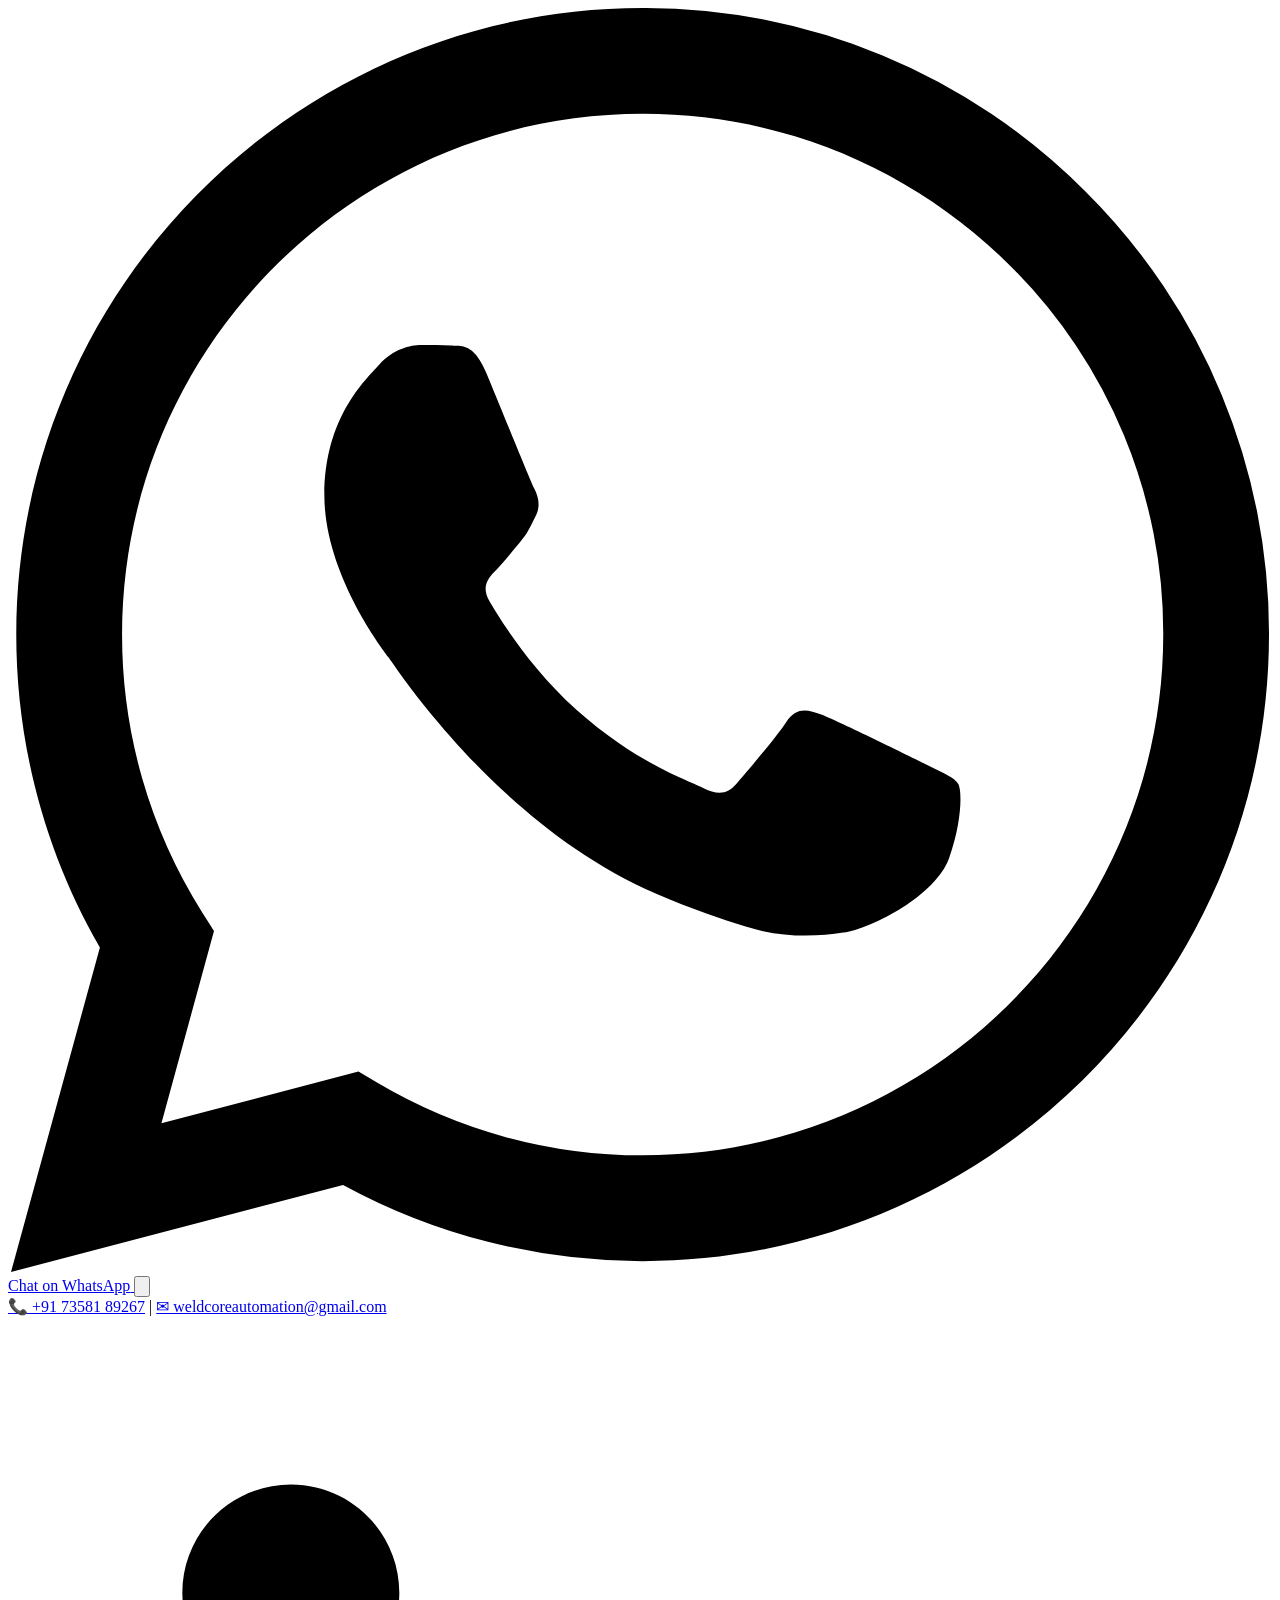
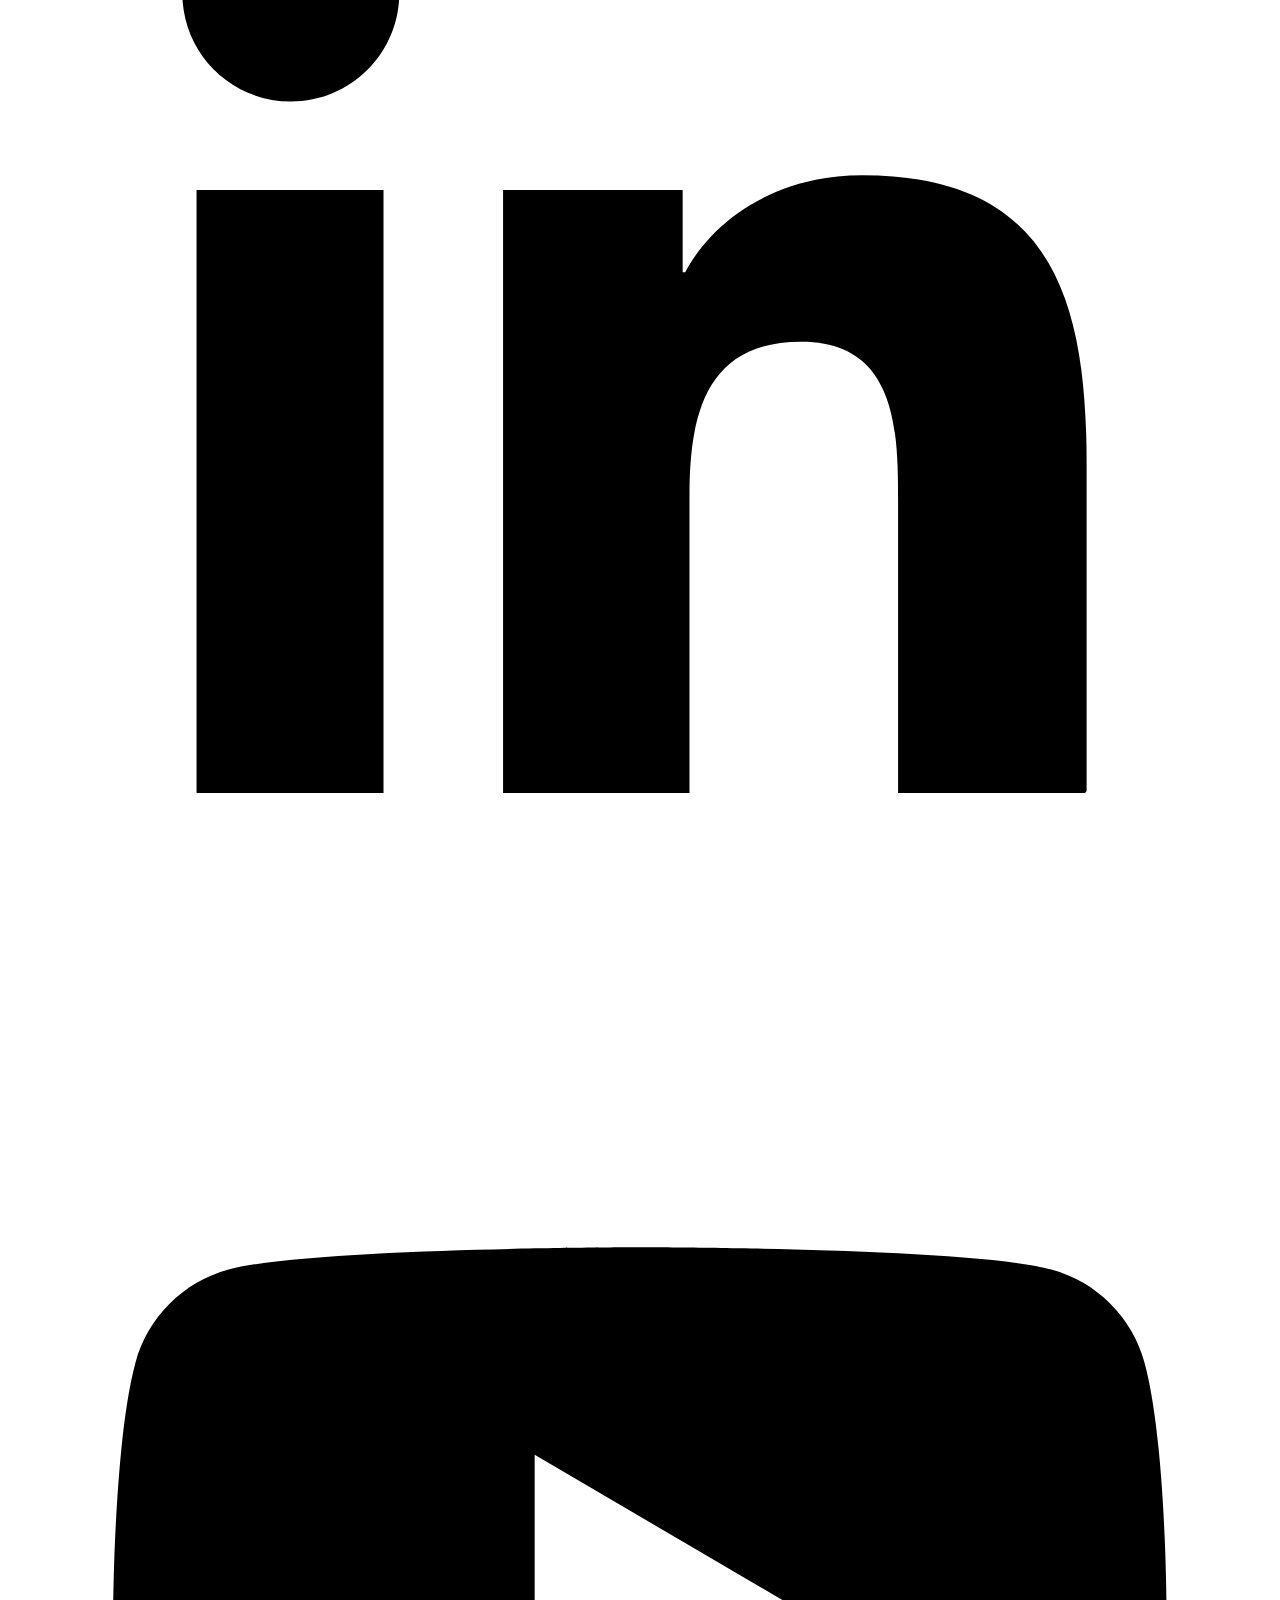
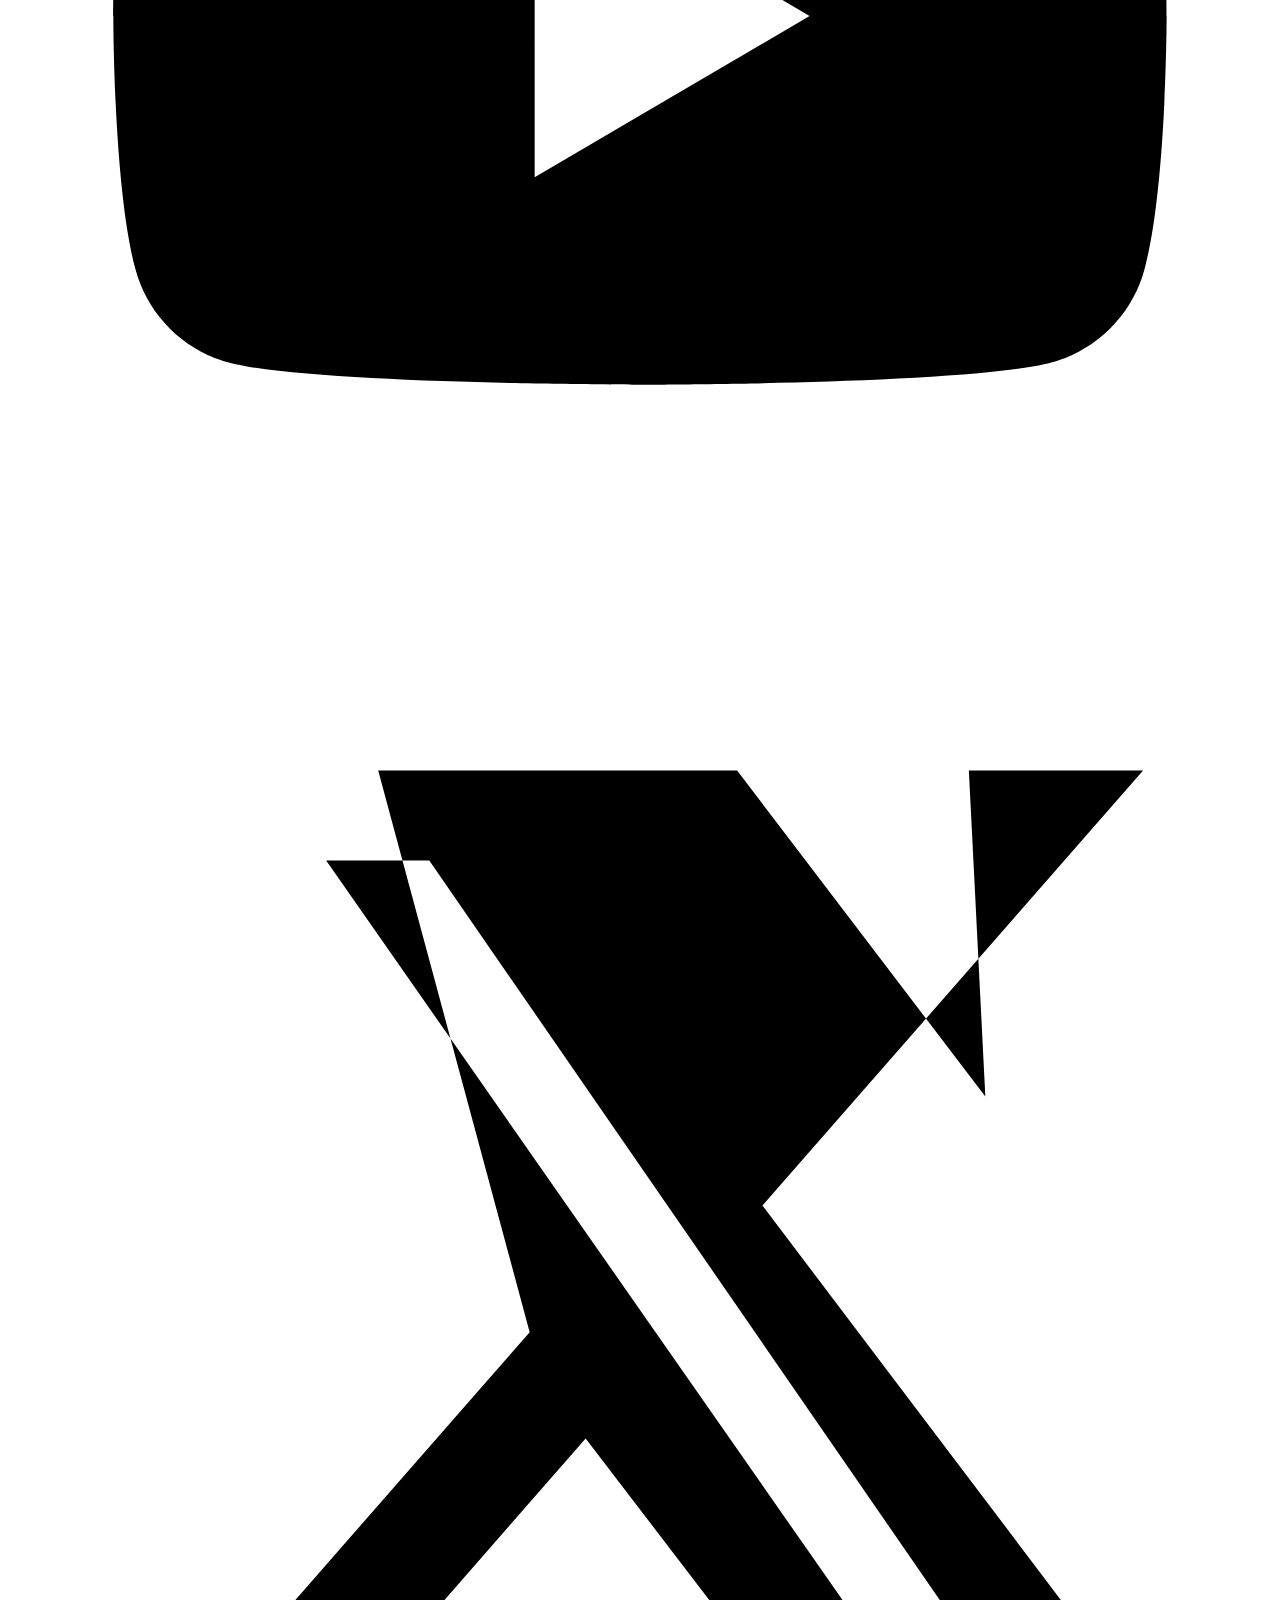
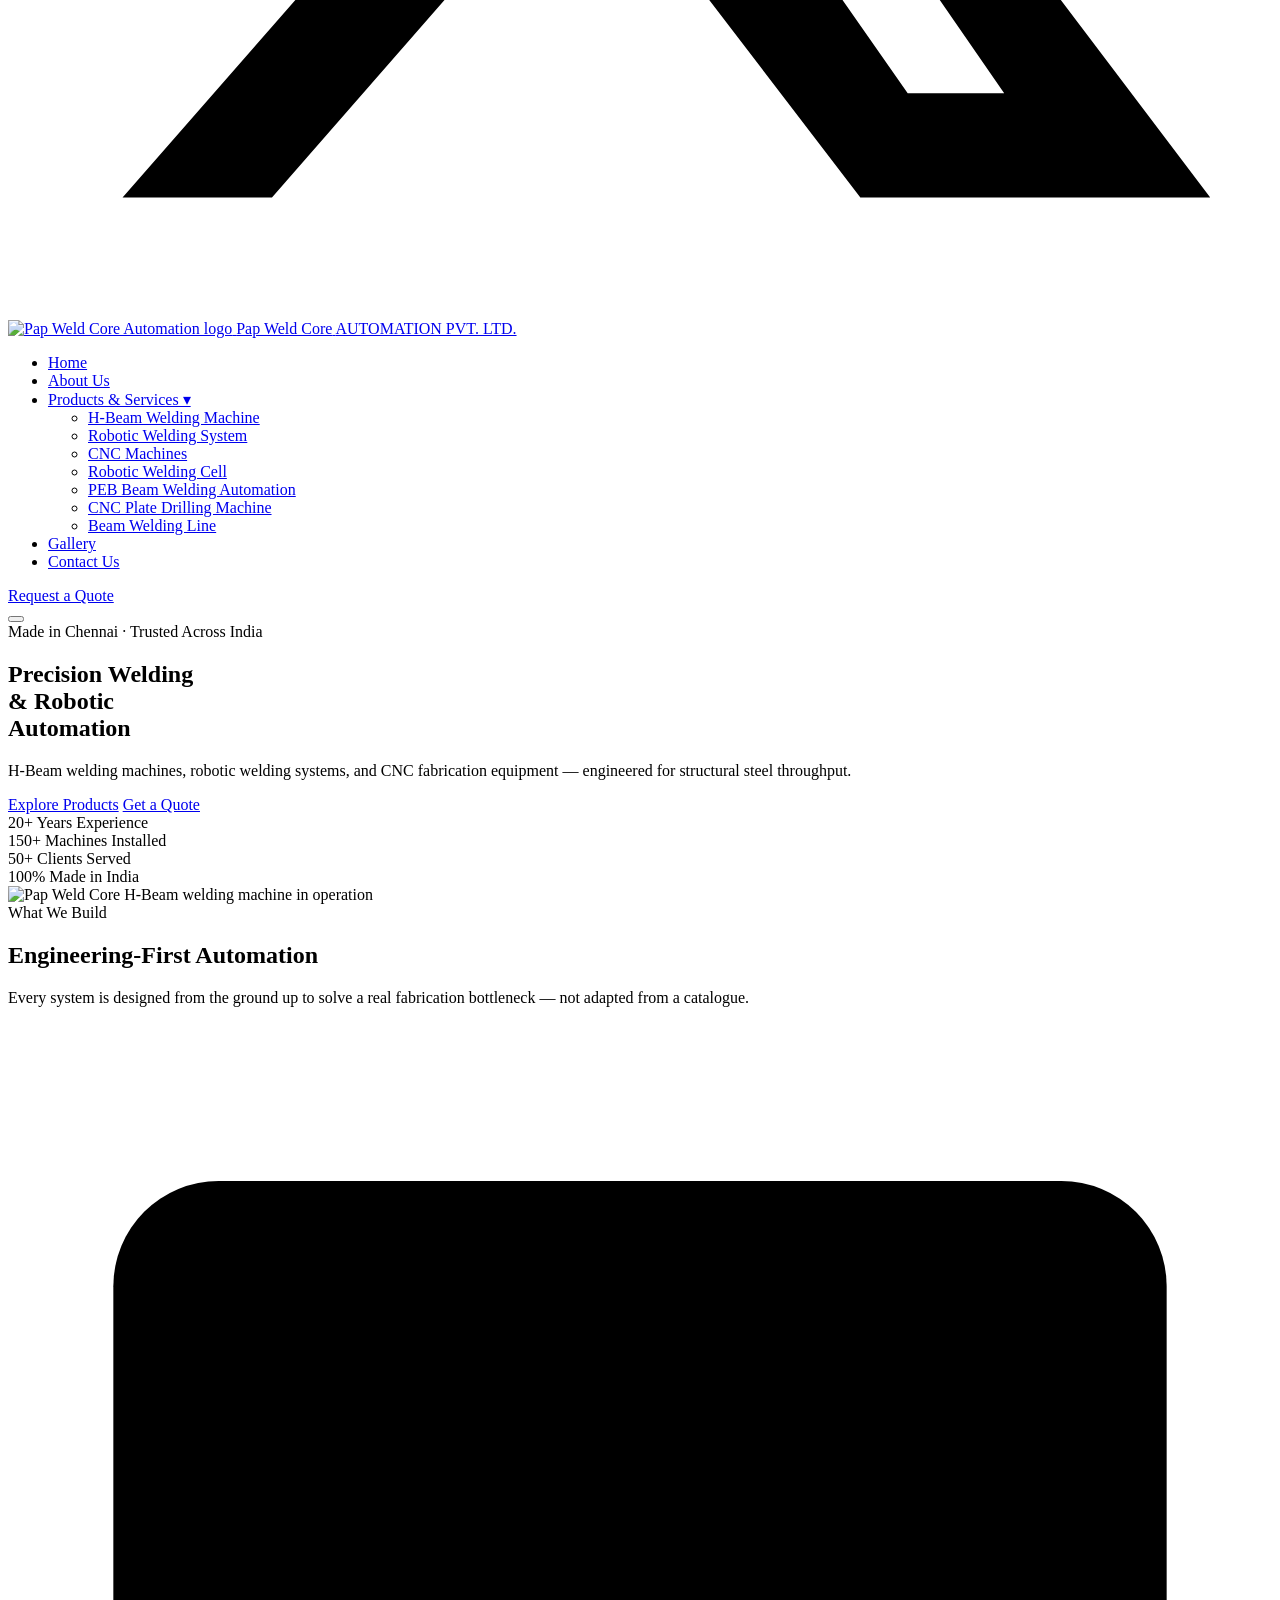
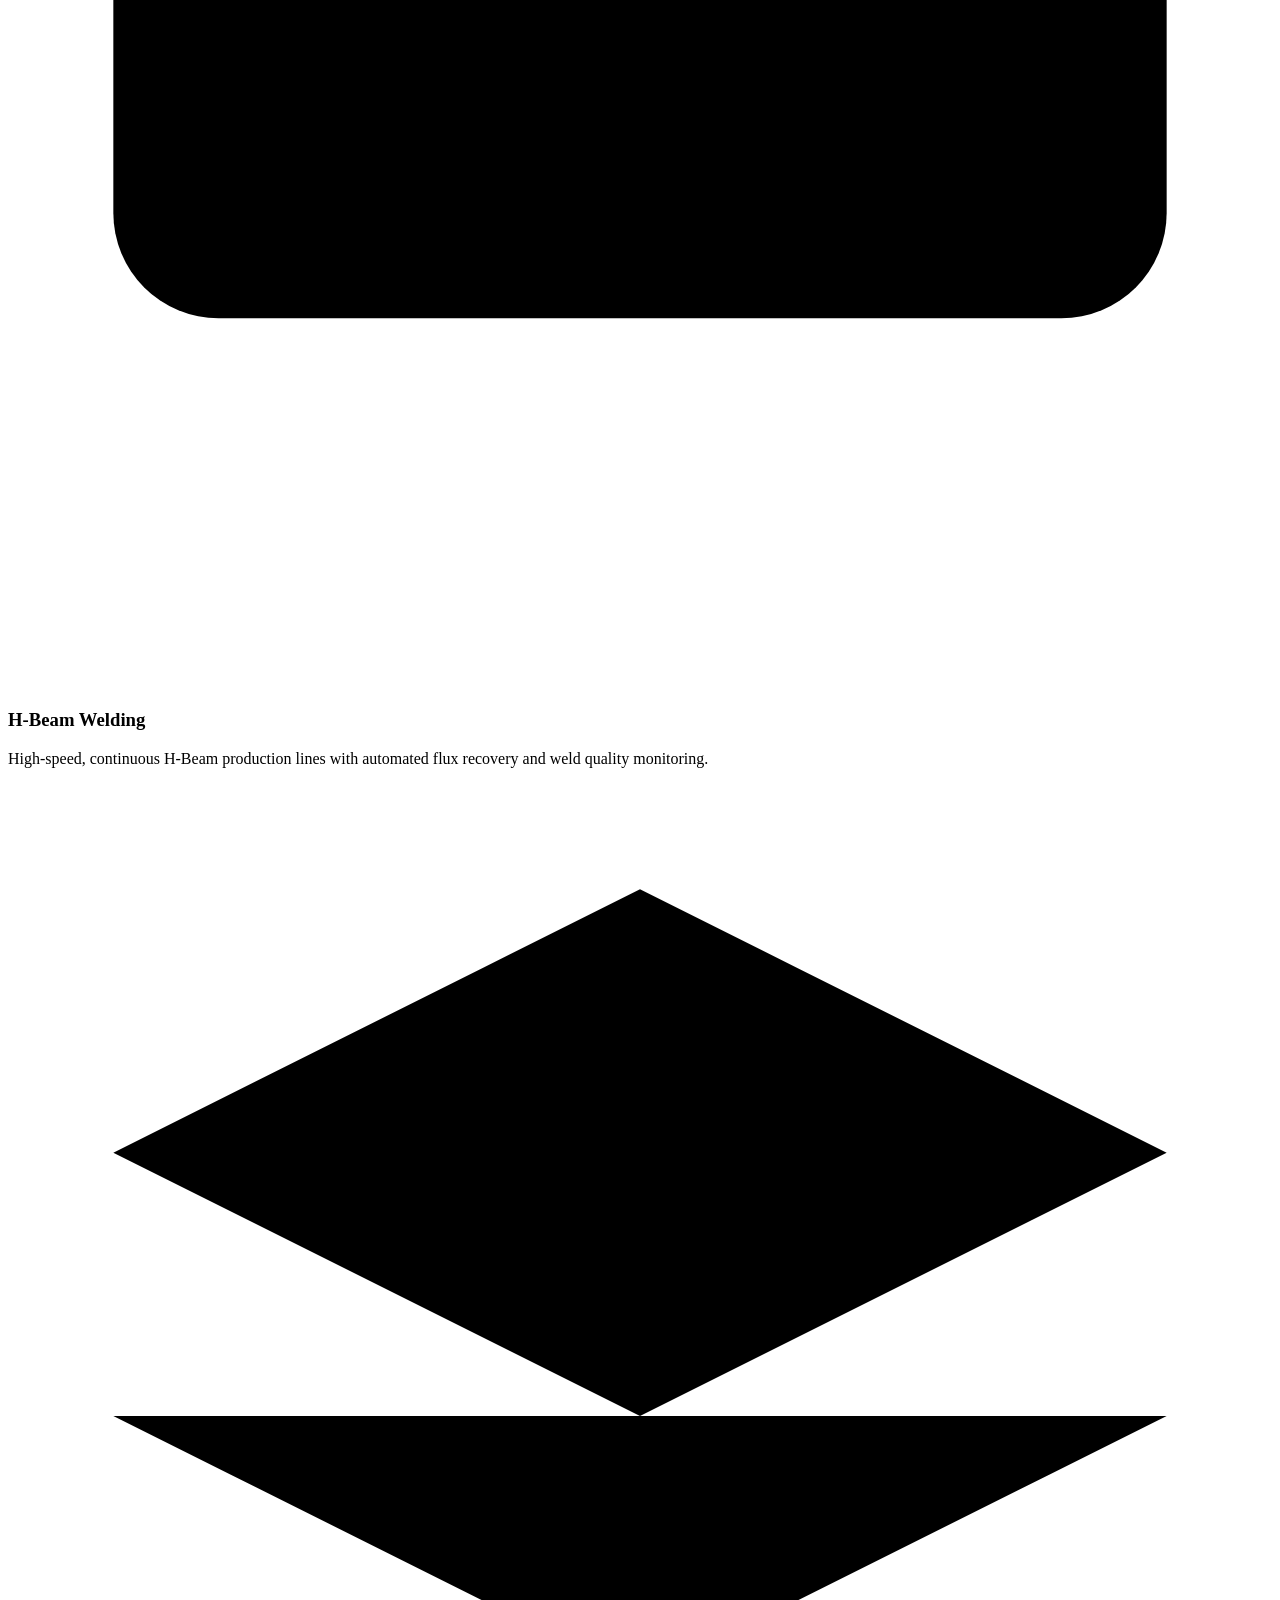
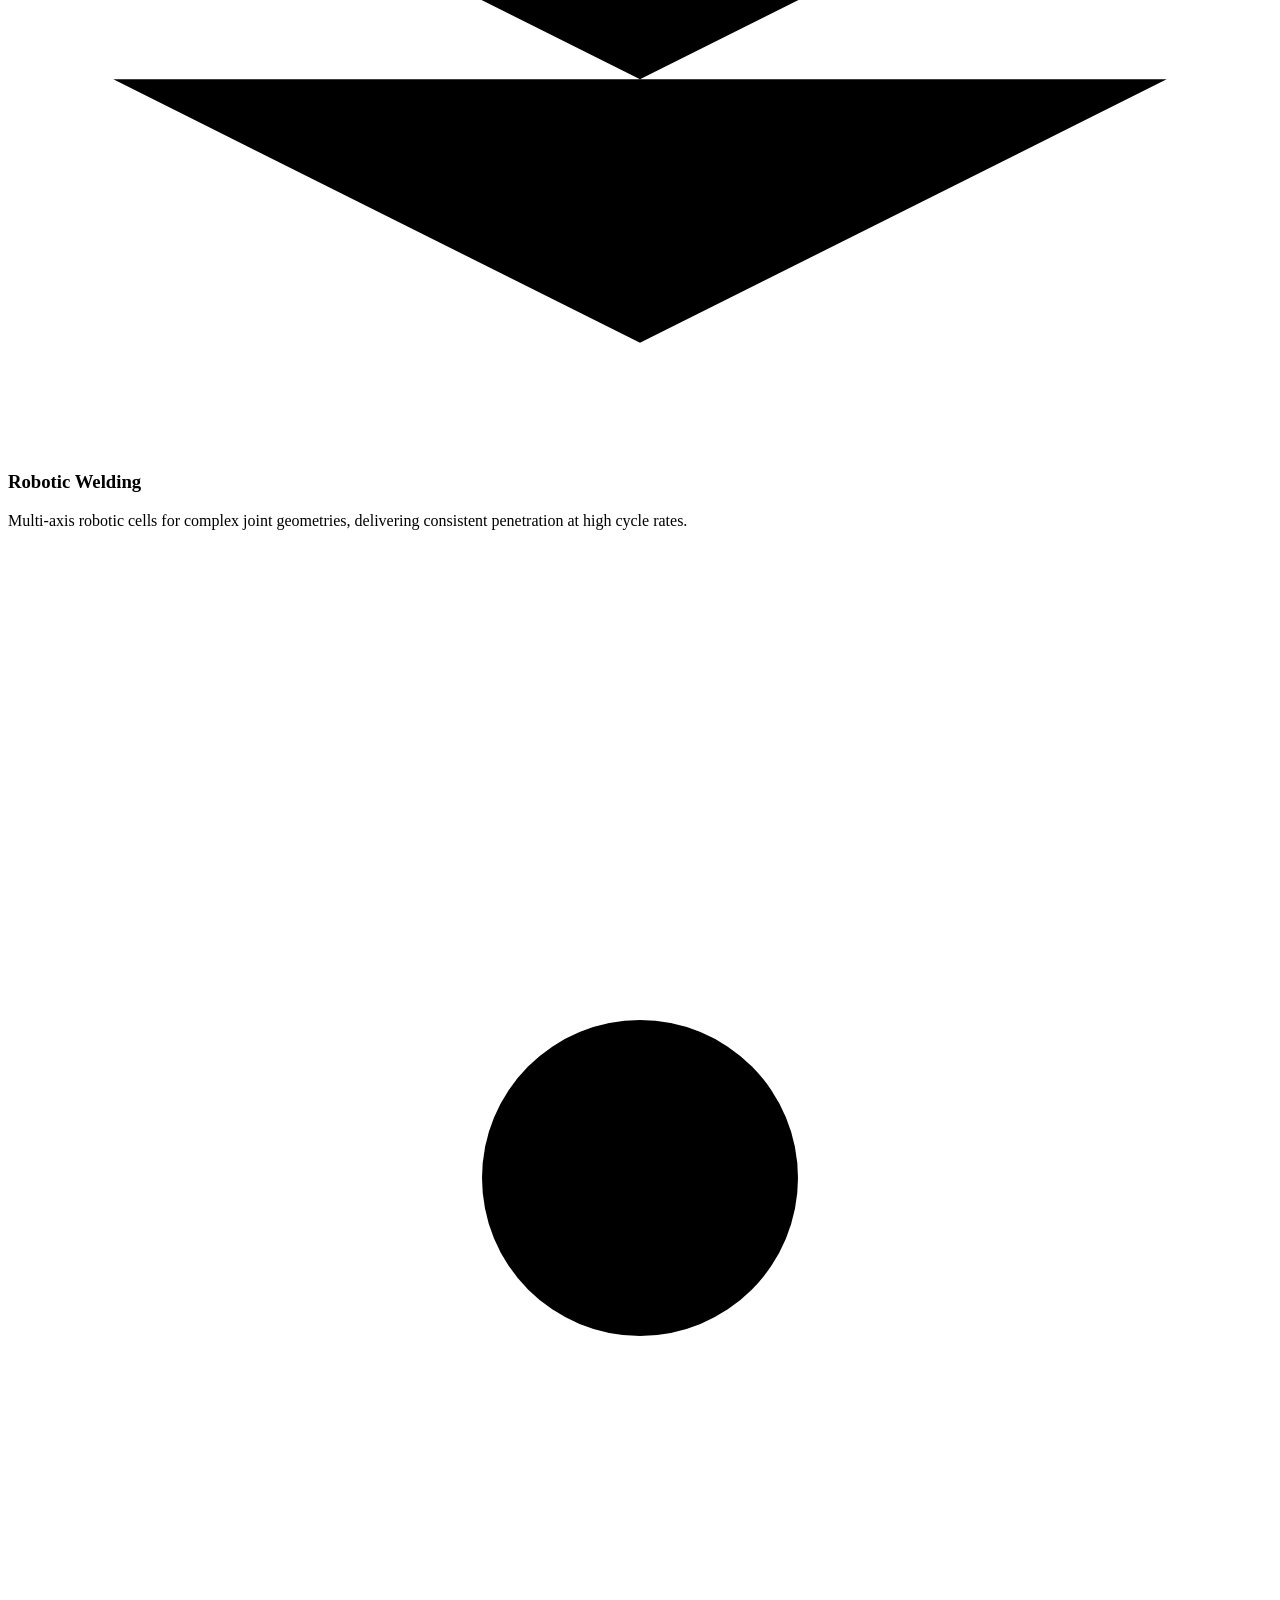
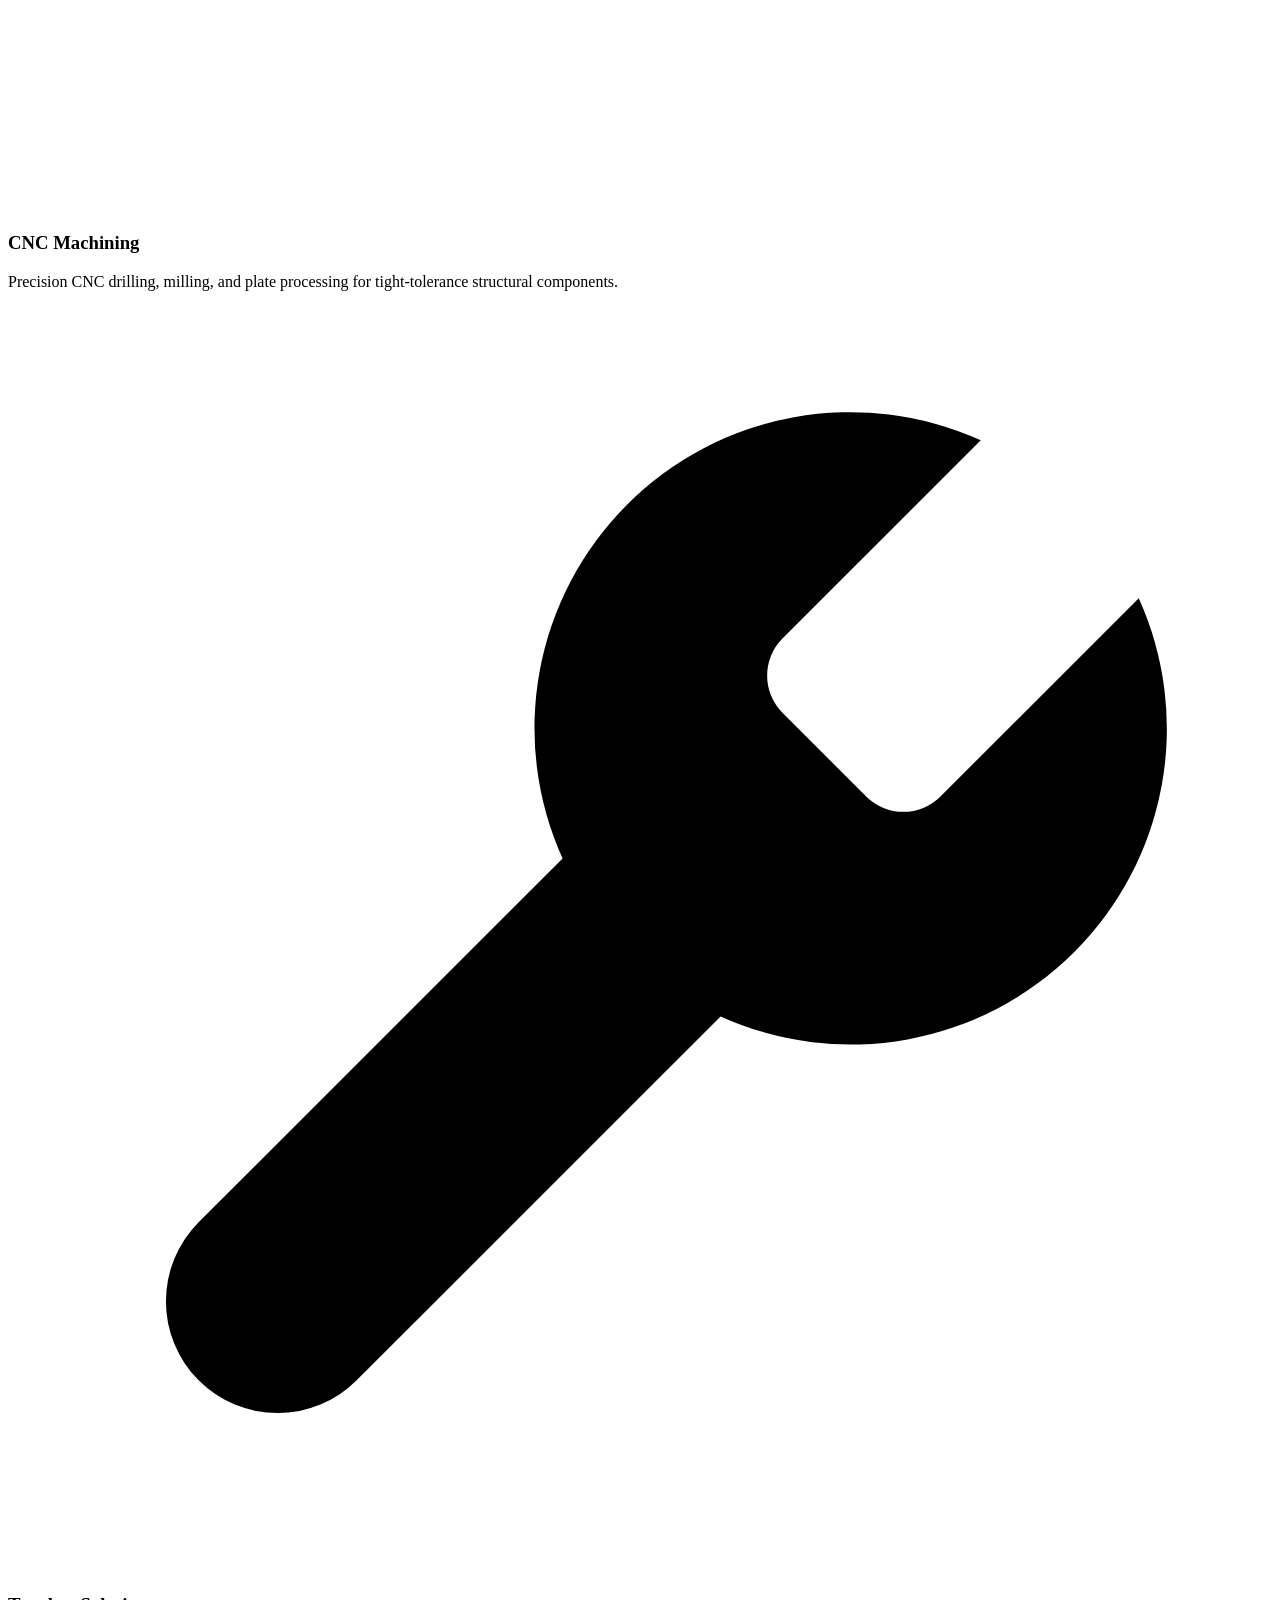
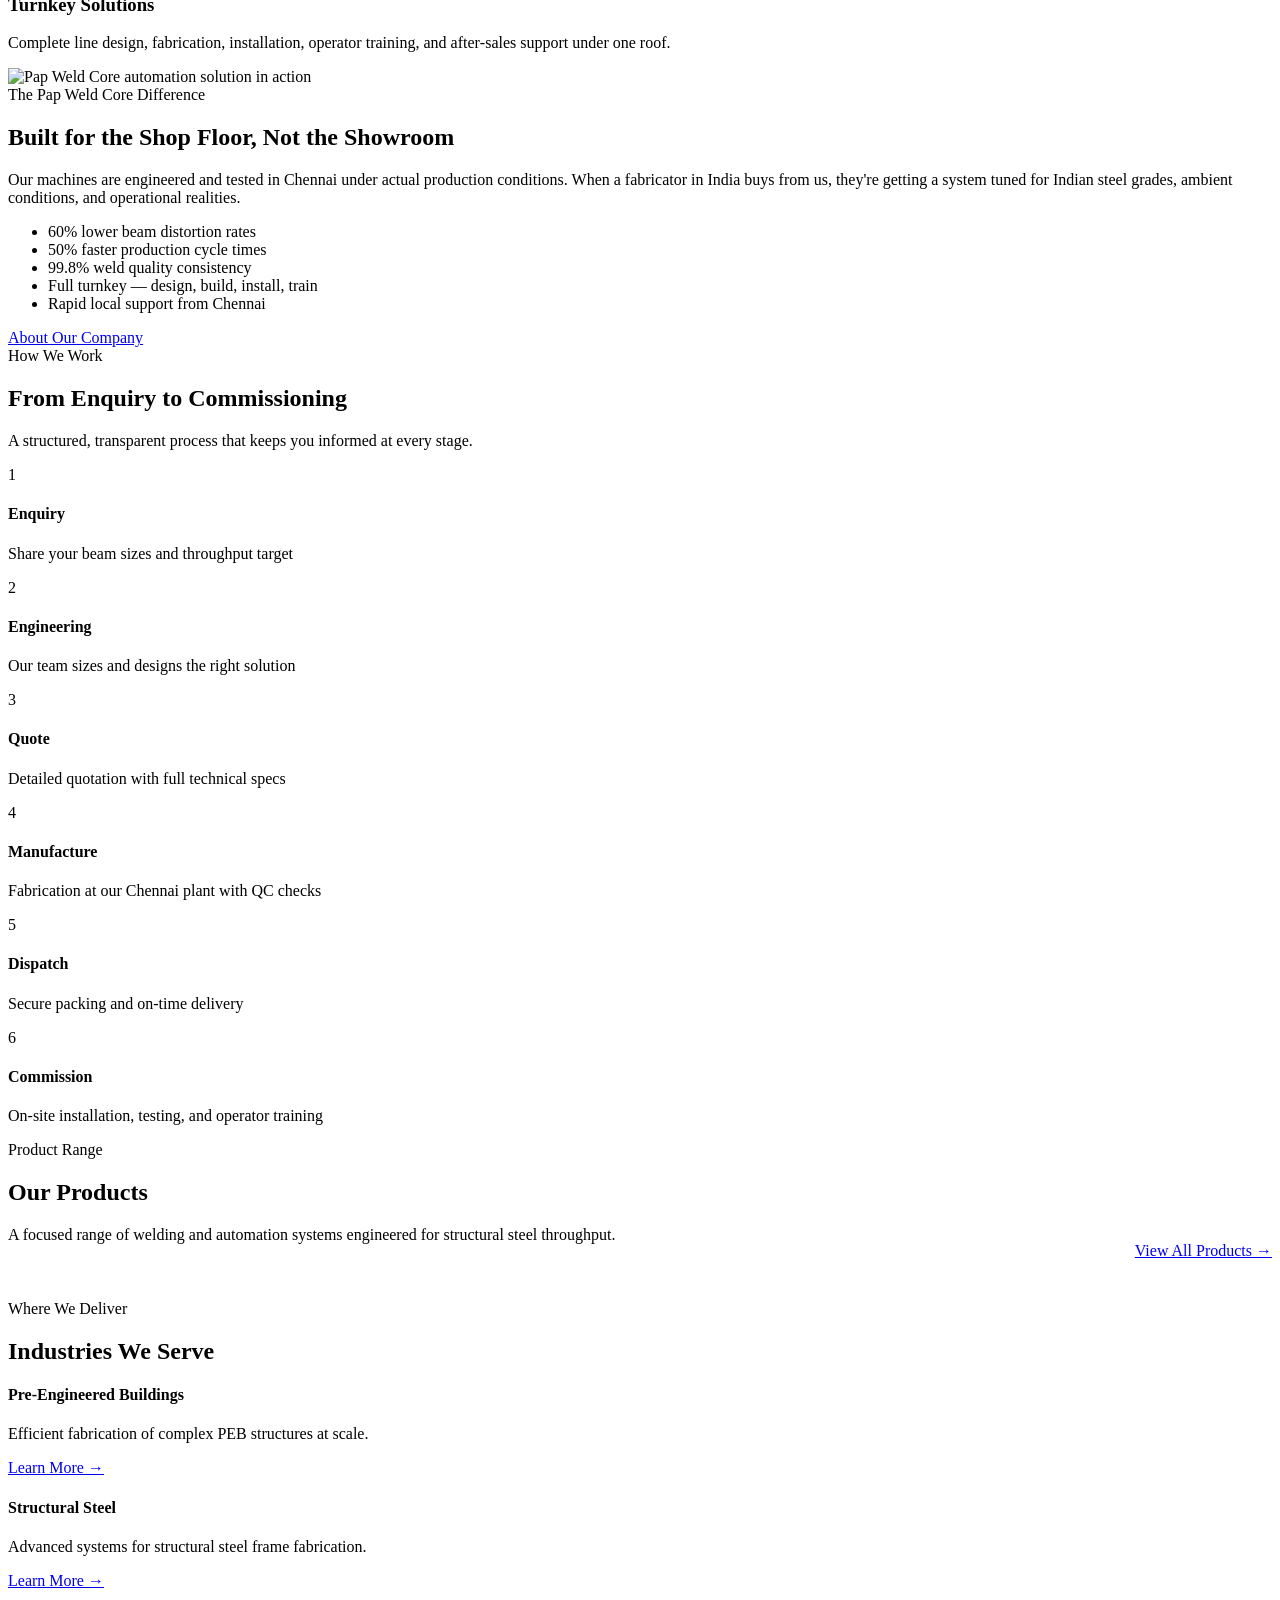
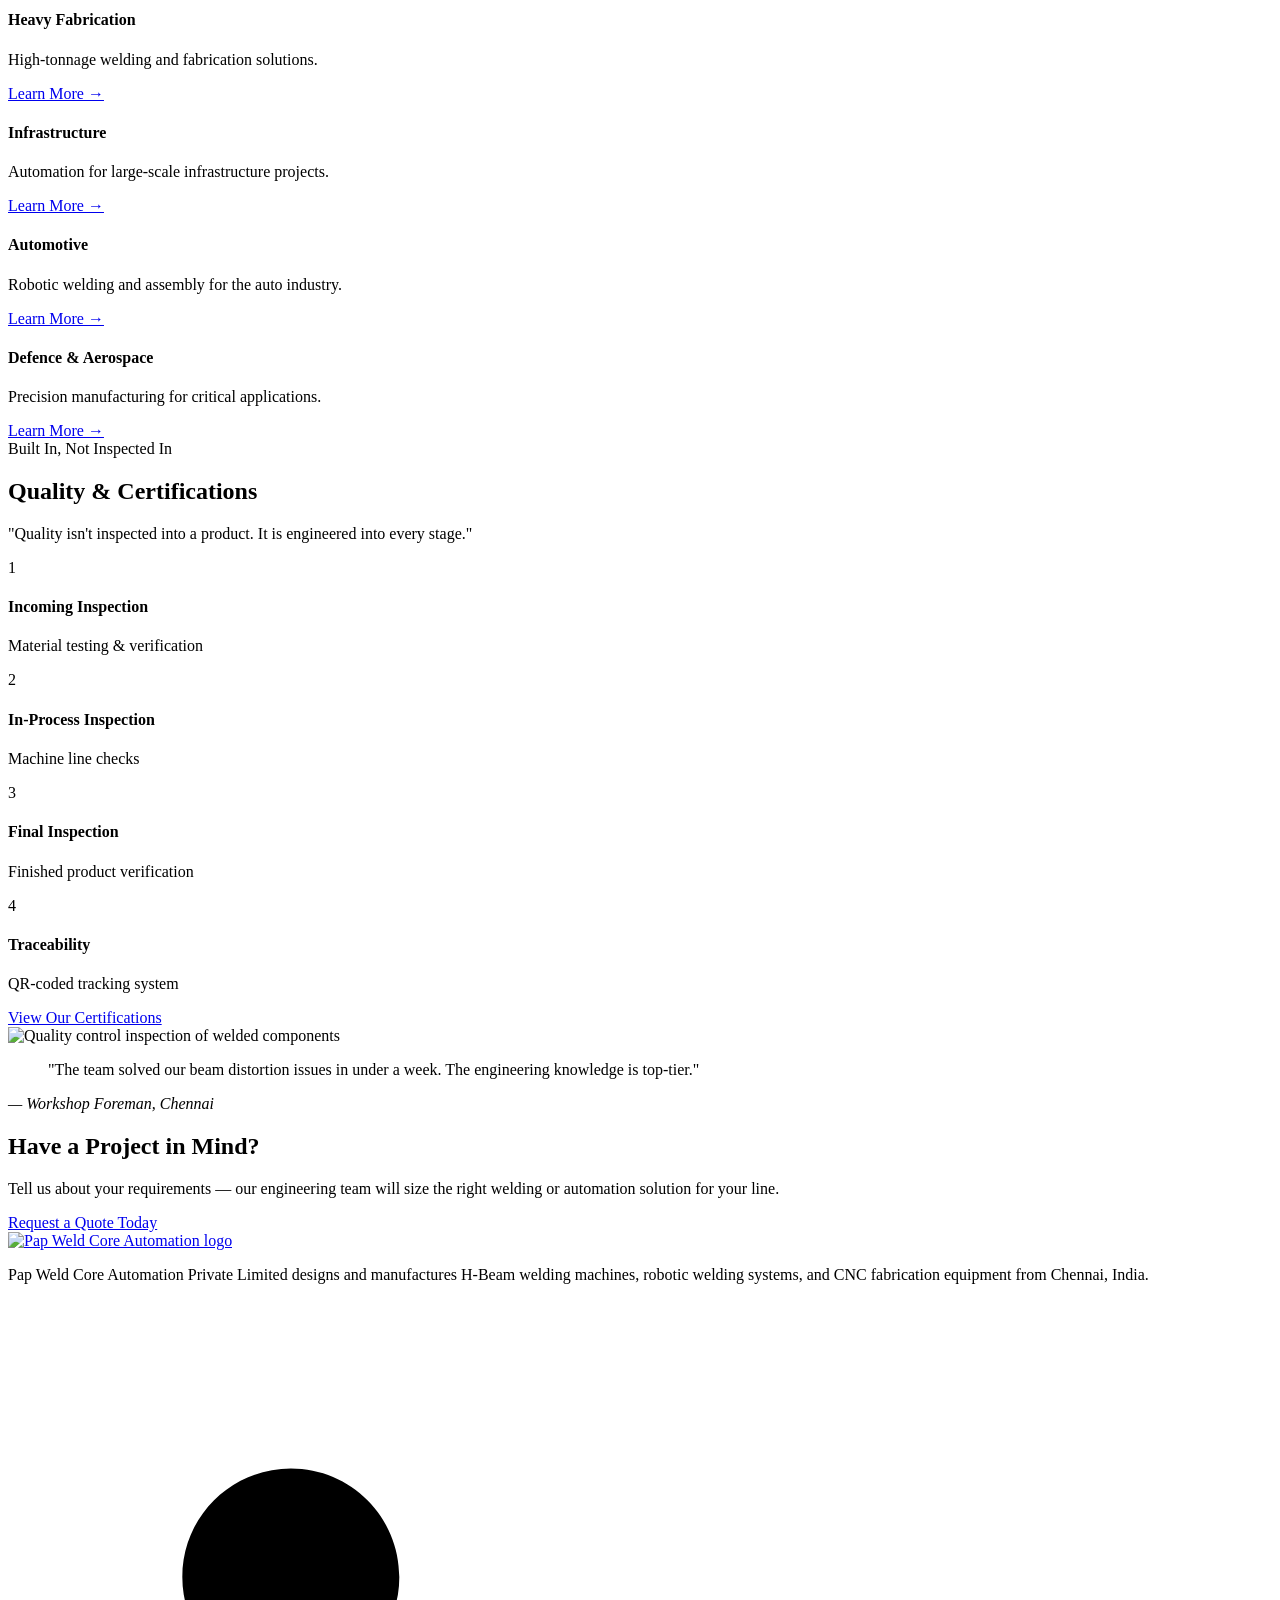
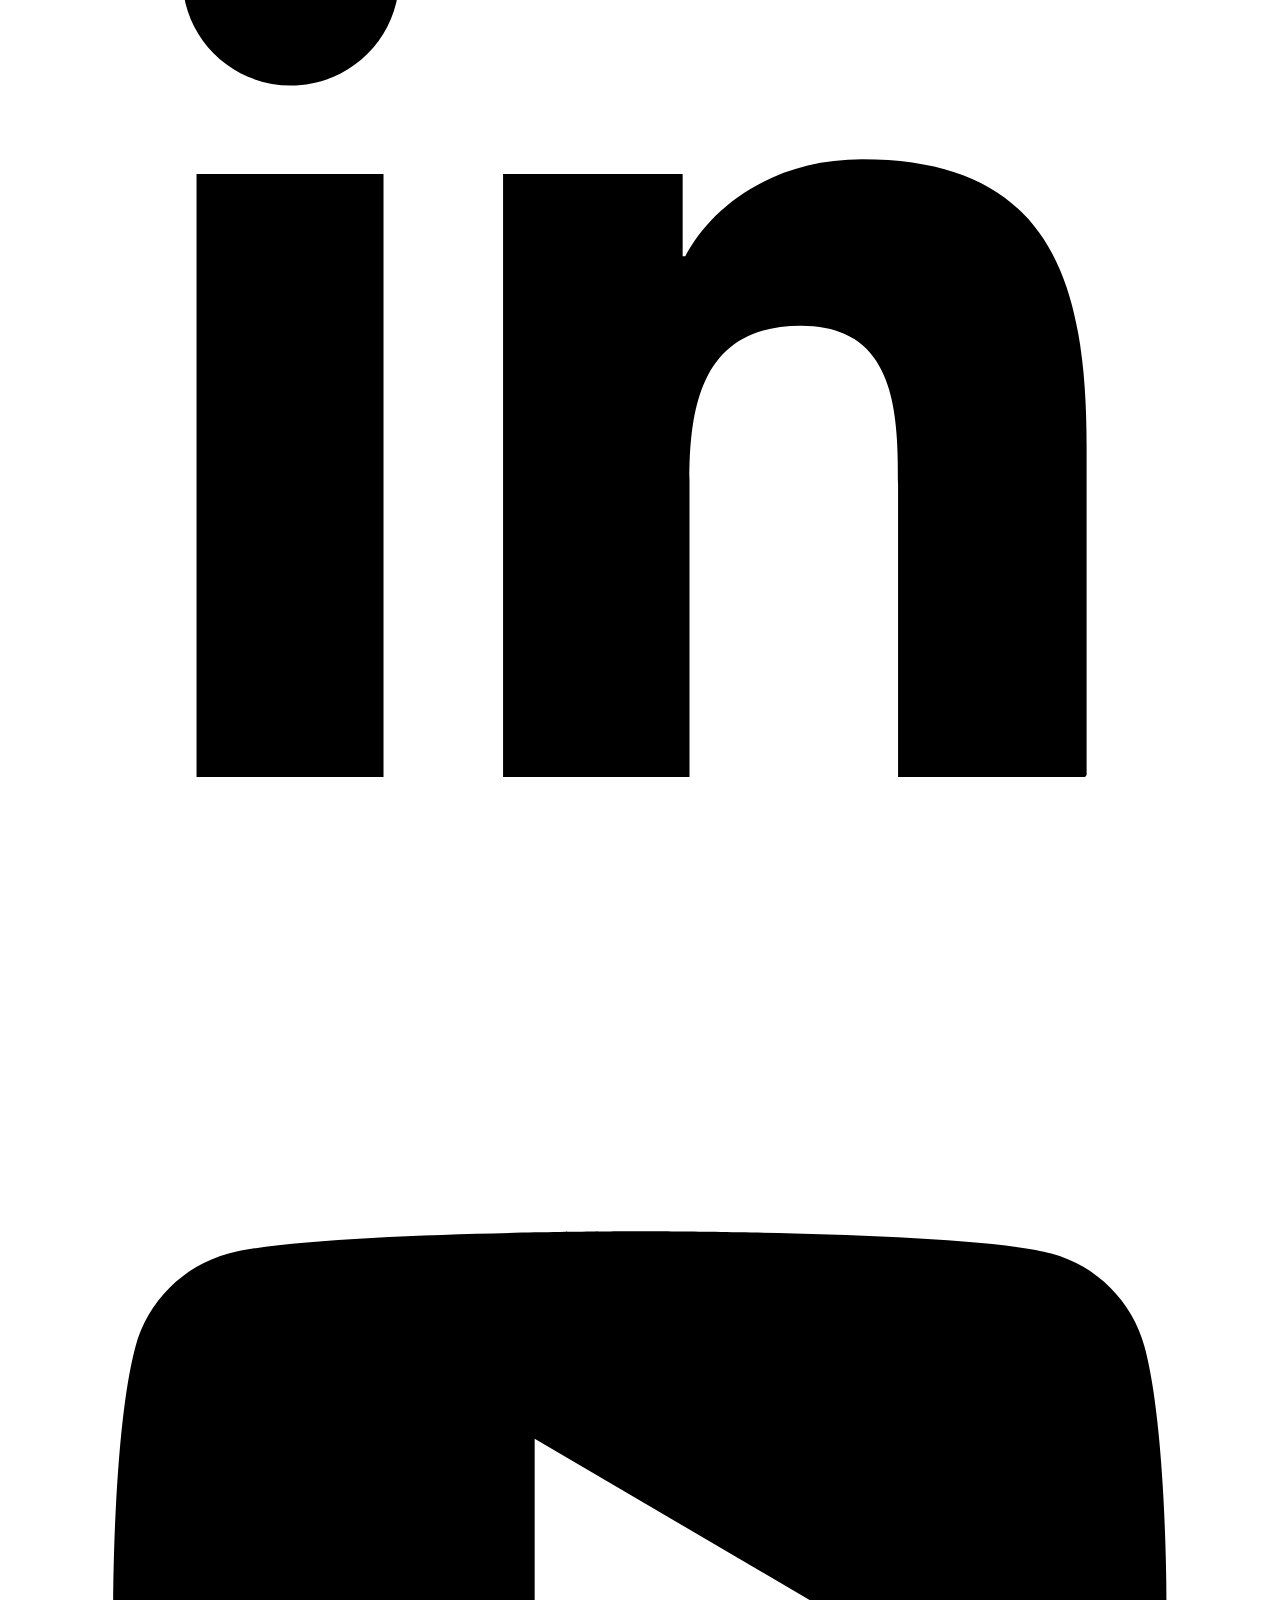
==== commit e62ba2d7: "Update index.html" ====
--- a/index.html
+++ b/index.html
@@ -1,423 +1,381 @@
 <!DOCTYPE html>
 <html lang="en">
 <head>
-    <meta charset="UTF-8">
-    <meta name="viewport" content="width=device-width, initial-scale=1.0">
+    <meta charset="UTF-8" />
+    <meta name="viewport" content="width=device-width, initial-scale=1.0" />
     <title>Pap Weld Core Automation | Precision Welding &amp; Robotic Automation</title>
-    <meta name="description" content="Pap Weld Core Automation Private Limited - Manufacturer of H Beam Welding Machine, Robotic Welding System, CNC Machines from Chennai, India.">
-    <link rel="icon" type="image/x-icon" href="images/favicon/favicon.ico">
-    <link rel="stylesheet" href="css/style.css">
-    <link rel="preconnect" href="https://fonts.googleapis.com">
-    <link rel="preconnect" href="https://fonts.gstatic.com" crossorigin>
-    <link href="https://fonts.googleapis.com/css2?family=Inter:wght@400;500;600;700;800&amp;display=swap" rel="stylesheet">
+    <meta name="description" content="Pap Weld Core Automation Private Limited – Manufacturer of H‑Beam Welding Machines, Robotic Welding Systems, and CNC Machinery from Chennai, India." />
+    <link rel="icon" type="image/x-icon" href="images/favicon/favicon.ico" />
+    <link rel="preconnect" href="https://fonts.googleapis.com" />
+    <link rel="preconnect" href="https://fonts.gstatic.com" crossorigin />
+    <link href="https://fonts.googleapis.com/css2?family=Inter:wght@400;500;600;700;800;900&display=swap" rel="stylesheet" />
+    <link rel="stylesheet" href="css/style.css" />
 </head>
 <body>
 
-<!-- ===== BACK TO TOP BUTTON ===== -->
-<button id="backToTop" class="back-to-top" aria-label="Back to top">
-    <svg width="20" height="20" viewBox="0 0 24 24" fill="none" stroke="currentColor" stroke-width="2.5" stroke-linecap="round" stroke-linejoin="round"><path d="M12 19V5M5 12l7-7 7 7"/></svg>
-</button>
-
-<!-- ===== HEADER ===== -->
-<header id="header" class="header">
-    <div class="container header-wrapper">
-        <a href="index.html" class="logo">
-            <img src="images/logo/logo-main.png" alt="Pap Weld Core Automation logo">
-            <span class="logo-text">
-                <span class="name">Pap Weld Core</span>
-                <span class="sub">AUTOMATION PVT. LTD.</span>
-            </span>
-        </a>
-        <nav class="nav" aria-label="Main navigation">
-            <ul class="nav-list">
-                <li><a href="index.html" class="nav-link active">Home</a></li>
-                <li><a href="about.html" class="nav-link">About Us</a></li>
-                <li class="dropdown">
-                    <a href="products.html" class="nav-link" aria-haspopup="true" aria-expanded="false">Products ▾</a>
-                    <ul class="dropdown-menu" role="menu">
-                        <li><a href="products.html#h-beam" role="menuitem">H-Beam Welding Machine</a></li>
-                        <li><a href="products.html#robotic" role="menuitem">Robotic Welding System</a></li>
-                        <li><a href="products.html#cnc" role="menuitem">CNC Machines</a></li>
-                        <li><a href="products.html#robotic-cell" role="menuitem">Robotic Welding Cell</a></li>
-                        <li><a href="products.html#peb" role="menuitem">PEB Beam Welding Automation</a></li>
-                        <li><a href="products.html#drilling" role="menuitem">CNC Plate Drilling Machine</a></li>
-                        <li><a href="products.html#beam-line" role="menuitem">Beam Welding Line</a></li>
+    <!-- ===== WHATSAPP FLOATING BUTTON ===== -->
+    <a href="https://wa.me/917358189267?text=Hello%20Pap%20Weld%20Core%20Automation%2C%20I%20am%20interested%20in%20your%20welding%20automation%20solutions."
+       class="whatsapp-float" target="_blank" rel="noopener noreferrer" aria-label="Chat on WhatsApp">
+        <div class="whatsapp-float-btn">
+            <svg viewBox="0 0 24 24" xmlns="http://www.w3.org/2000/svg">
+                <path d="M17.472 14.382c-.297-.149-1.758-.867-2.03-.967-.273-.099-.471-.148-.67.15-.197.297-.767.966-.94 1.164-.173.199-.347.223-.644.075-.297-.15-1.255-.463-2.39-1.475-.883-.788-1.48-1.761-1.653-2.059-.173-.297-.018-.458.13-.606.134-.133.298-.347.446-.52.149-.174.198-.298.298-.497.099-.198.05-.371-.025-.52-.075-.149-.669-1.612-.916-2.207-.242-.579-.487-.5-.669-.51-.173-.008-.371-.01-.57-.01-.198 0-.52.074-.792.372-.272.297-1.04 1.016-1.04 2.479 0 1.462 1.065 2.875 1.213 3.074.149.198 2.096 3.2 5.077 4.487.709.306 1.262.489 1.694.625.712.227 1.36.195 1.871.118.571-.085 1.758-.719 2.006-1.413.248-.694.248-1.289.173-1.413-.074-.124-.272-.198-.57-.347m-5.421 7.403h-.004a9.87 9.87 0 01-5.031-1.378l-.361-.214-3.741.982.998-3.648-.235-.374a9.86 9.86 0 01-1.51-5.26c.001-5.45 4.436-9.884 9.888-9.884 2.64 0 5.122 1.03 6.988 2.898a9.825 9.825 0 012.893 6.994c-.003 5.45-4.437 9.884-9.885 9.884m8.413-18.297A11.815 11.815 0 0012.05 0C5.495 0 .16 5.335.157 11.892c0 2.096.547 4.142 1.588 5.945L.057 24l6.305-1.654a11.882 11.882 0 005.683 1.448h.005c6.554 0 11.89-5.335 11.893-11.893a11.821 11.821 0 00-3.48-8.413z"/>
+            </svg>
+        </div>
+        <span class="whatsapp-tooltip">Chat on WhatsApp</span>
+    </a>
+
+    <!-- ===== BACK TO TOP ===== -->
+    <button id="backToTop" class="back-to-top" aria-label="Back to top">
+        <svg viewBox="0 0 24 24"><path d="M12 19V5M5 12l7-7 7 7"/></svg>
+    </button>
+
+    <!-- ===== TOP BAR ===== -->
+    <div class="topbar">
+        <div class="container">
+            <div class="topbar-left">
+                <a href="tel:+917358189267">📞 +91 73581 89267</a>
+                <span class="sep">|</span>
+                <a href="mailto:weldcoreautomation@gmail.com">✉ weldcoreautomation@gmail.com</a>
+            </div>
+            <div class="topbar-right">
+                <a href="#" aria-label="LinkedIn"><svg viewBox="0 0 24 24"><path d="M20.45 20.45h-3.55v-5.55c0-1.32-.02-3.02-1.84-3.02-1.84 0-2.12 1.44-2.12 2.93v5.64H9.4V9h3.41v1.56h.05c.47-.9 1.62-1.84 3.36-1.84 3.6 0 4.26 2.37 4.26 5.46v6.23zM5.37 7.32c-1.14 0-2.06-.92-2.06-2.06 0-1.14.92-2.06 2.06-2.06 1.14 0 2.06.92 2.06 2.06 0 1.14-.92 2.06-2.06 2.06zm-1.79 13.13h3.55V9H3.58v11.45z"/></svg></a>
+                <a href="#" aria-label="YouTube"><svg viewBox="0 0 24 24"><path d="M21.58 7.19c-.23-.86-.91-1.54-1.77-1.77C18.25 5 12 5 12 5s-6.25 0-7.81.42c-.86.23-1.54.91-1.77 1.77C2 8.75 2 12 2 12s0 3.25.42 4.81c.23.86.91 1.54 1.77 1.77C5.75 19 12 19 12 19s6.25 0 7.81-.42c.86-.23 1.54-.91 1.77-1.77C22 15.25 22 12 22 12s0-3.25-.42-4.81zM10 15.06V8.94l5.22 3.06L10 15.06z"/></svg></a>
+                <a href="#" aria-label="Twitter / X"><svg viewBox="0 0 24 24"><path d="M18.244 2.25h3.308l-7.227 8.26 8.502 11.24h-6.643l-5.216-6.817-5.956 6.817H2.175l7.73-8.835L7.029 2.25h6.815l4.713 6.191zM17.083 19.772h1.832L7.998 3.957H6.04L17.083 19.772z"/></svg></a>
+            </div>
+        </div>
+    </div>
+
+    <!-- ===== HEADER ===== -->
+    <header class="header" id="header">
+        <div class="container header-wrapper">
+            <a href="index.html" class="logo">
+                <img src="images/logo/logo-main.png" alt="Pap Weld Core Automation logo" />
+                <span class="logo-text">
+                    <span class="name">Pap Weld Core</span>
+                    <span class="sub">AUTOMATION PVT. LTD.</span>
+                </span>
+            </a>
+            <nav class="nav" id="nav" aria-label="Main navigation">
+                <ul class="nav-list">
+                    <li><a href="index.html" class="nav-link active">Home</a></li>
+                    <li><a href="about.html" class="nav-link">About Us</a></li>
+                    <li class="dropdown">
+                        <a href="products.html" class="nav-link" aria-haspopup="true">Products &amp; Services ▾</a>
+                        <ul class="dropdown-menu" role="menu">
+                            <li><a href="products.html#h-beam">H‑Beam Welding Machine</a></li>
+                            <li><a href="products.html#robotic">Robotic Welding System</a></li>
+                            <li><a href="products.html#cnc">CNC Machines</a></li>
+                            <li><a href="products.html#robotic-cell">Robotic Welding Cell</a></li>
+                            <li><a href="products.html#peb">PEB Beam Welding Automation</a></li>
+                            <li><a href="products.html#drilling">CNC Plate Drilling Machine</a></li>
+                            <li><a href="products.html#beam-line">Beam Welding Line</a></li>
+                        </ul>
+                    </li>
+                    <li><a href="gallery.html" class="nav-link">Gallery</a></li>
+                    <li><a href="contact.html" class="nav-link">Contact Us</a></li>
+                </ul>
+            </nav>
+            <div class="header-cta">
+                <a href="contact.html" class="btn btn-primary">Request a Quote</a>
+            </div>
+            <button class="hamburger" id="hamburger" aria-label="Toggle menu">
+                <span></span><span></span><span></span>
+            </button>
+        </div>
+    </header>
+
+    <!-- ===== HERO ===== -->
+    <section class="hero" id="home">
+        <div class="hero-bg"></div>
+        <div class="container hero-wrapper">
+            <div class="hero-content">
+                <div class="eyebrow">Made in Chennai · Trusted Across India</div>
+                <h1 class="hero-title">
+                    Precision <span class="highlight">Welding</span><br>
+                    &amp; Robotic<br>Automation
+                </h1>
+                <p class="hero-subtitle">H‑Beam welding machines, robotic welding systems, and CNC fabrication equipment — engineered for structural steel throughput.</p>
+                <div class="hero-buttons">
+                    <a href="products.html" class="btn btn-primary btn-large">Explore Products</a>
+                    <a href="contact.html" class="btn btn-secondary btn-large">Get a Quote</a>
+                </div>
+                <div class="trust-badges">
+                    <div class="trust-item">
+                        <span class="trust-number" data-count="20" data-suffix="+">20+</span>
+                        <span class="trust-label">Years Experience</span>
+                    </div>
+                    <div class="trust-item">
+                        <span class="trust-number" data-count="150" data-suffix="+">150+</span>
+                        <span class="trust-label">Machines Installed</span>
+                    </div>
+                    <div class="trust-item">
+                        <span class="trust-number" data-count="50" data-suffix="+">50+</span>
+                        <span class="trust-label">Clients Served</span>
+                    </div>
+                    <div class="trust-item">
+                        <span class="trust-number" data-count="100" data-suffix="%">100%</span>
+                        <span class="trust-label">Made in India</span>
+                    </div>
+                </div>
+            </div>
+            <div class="hero-image">
+                <img src="images/banners/hero-machine.png" alt="Pap Weld Core H‑Beam welding machine in operation" />
+            </div>
+        </div>
+    </section>
+
+    <!-- ===== CAPABILITIES ===== -->
+    <section class="capabilities" id="capabilities">
+        <div class="container">
+            <div class="section-header center" data-aos="fade-up">
+                <div class="eyebrow center">What We Build</div>
+                <h2 class="section-title">Engineering‑First Automation</h2>
+                <p class="section-subtitle">Every system is designed from the ground up to solve a real fabrication bottleneck — not adapted from a catalogue.</p>
+            </div>
+            <div class="capabilities-grid">
+                <div class="cap-card" data-aos="fade-up" data-aos-delay="0">
+                    <div class="cap-icon">
+                        <svg viewBox="0 0 24 24"><rect x="2" y="3" width="20" height="14" rx="2"/><path d="M8 21h8M12 17v4"/></svg>
+                    </div>
+                    <h3>H‑Beam Welding</h3>
+                    <p>High‑speed, continuous H‑Beam production lines with automated flux recovery and weld quality monitoring.</p>
+                </div>
+                <div class="cap-card" data-aos="fade-up" data-aos-delay="80">
+                    <div class="cap-icon">
+                        <svg viewBox="0 0 24 24"><path d="M12 2L2 7l10 5 10-5-10-5zM2 17l10 5 10-5M2 12l10 5 10-5"/></svg>
+                    </div>
+                    <h3>Robotic Welding</h3>
+                    <p>Multi‑axis robotic cells for complex joint geometries, delivering consistent penetration at high cycle rates.</p>
+                </div>
+                <div class="cap-card" data-aos="fade-up" data-aos-delay="160">
+                    <div class="cap-icon">
+                        <svg viewBox="0 0 24 24"><circle cx="12" cy="12" r="3"/><path d="M12 1v4M12 19v4M4.22 4.22l2.83 2.83M16.95 16.95l2.83 2.83M1 12h4M19 12h4M4.22 19.78l2.83-2.83M16.95 7.05l2.83-2.83"/></svg>
+                    </div>
+                    <h3>CNC Machining</h3>
+                    <p>Precision CNC drilling, milling, and plate processing for tight‑tolerance structural components.</p>
+                </div>
+                <div class="cap-card" data-aos="fade-up" data-aos-delay="240">
+                    <div class="cap-icon">
+                        <svg viewBox="0 0 24 24"><path d="M14.7 6.3a1 1 0 000 1.4l1.6 1.6a1 1 0 001.4 0l3.77-3.77a6 6 0 01-7.94 7.94l-6.91 6.91a2.12 2.12 0 01-3-3l6.91-6.91a6 6 0 017.94-7.94l-3.76 3.76z"/></svg>
+                    </div>
+                    <h3>Turnkey Solutions</h3>
+                    <p>Complete line design, fabrication, installation, operator training, and after‑sales support under one roof.</p>
+                </div>
+            </div>
+        </div>
+    </section>
+
+    <!-- ===== WHY DIFFERENT ===== -->
+    <section class="difference" id="difference">
+        <div class="container difference-wrapper">
+            <div class="difference-image" data-aos="fade-right">
+                <img src="images/banners/hero-machine.png" alt="Pap Weld Core automation solution in action" loading="lazy" />
+            </div>
+            <div class="difference-content" data-aos="fade-left">
+                <div class="eyebrow">The Pap Weld Core Difference</div>
+                <h2>Built for the Shop Floor, Not the Showroom</h2>
+                <p>Our machines are engineered and tested in Chennai under actual production conditions. When a fabricator in India buys from us, they're getting a system tuned for Indian steel grades, ambient conditions, and operational realities.</p>
+                <ul class="difference-list">
+                    <li>60% lower beam distortion rates</li>
+                    <li>50% faster production cycle times</li>
+                    <li>99.8% weld quality consistency</li>
+                    <li>Full turnkey — design, build, install, train</li>
+                    <li>Rapid local support from Chennai</li>
+                </ul>
+                <a href="about.html" class="btn btn-primary">About Our Company</a>
+            </div>
+        </div>
+    </section>
+
+    <!-- ===== PROCESS ===== -->
+    <section class="process" id="process">
+        <div class="container">
+            <div class="section-header center" data-aos="fade-up">
+                <div class="eyebrow center">How We Work</div>
+                <h2 class="section-title">From Enquiry to Commissioning</h2>
+                <p class="section-subtitle">A structured, transparent process that keeps you informed at every stage.</p>
+            </div>
+            <div class="process-timeline">
+                <div class="process-step" data-aos="fade-up" data-aos-delay="0">
+                    <div class="step-number">1</div>
+                    <h4>Enquiry</h4>
+                    <p>Share your beam sizes and throughput target</p>
+                </div>
+                <div class="process-step" data-aos="fade-up" data-aos-delay="60">
+                    <div class="step-number">2</div>
+                    <h4>Engineering</h4>
+                    <p>Our team sizes and designs the right solution</p>
+                </div>
+                <div class="process-step" data-aos="fade-up" data-aos-delay="120">
+                    <div class="step-number">3</div>
+                    <h4>Quote</h4>
+                    <p>Detailed quotation with full technical specs</p>
+                </div>
+                <div class="process-step" data-aos="fade-up" data-aos-delay="180">
+                    <div class="step-number">4</div>
+                    <h4>Manufacture</h4>
+                    <p>Fabrication at our Chennai plant with QC checks</p>
+                </div>
+                <div class="process-step" data-aos="fade-up" data-aos-delay="240">
+                    <div class="step-number">5</div>
+                    <h4>Dispatch</h4>
+                    <p>Secure packing and on‑time delivery</p>
+                </div>
+                <div class="process-step" data-aos="fade-up" data-aos-delay="300">
+                    <div class="step-number">6</div>
+                    <h4>Commission</h4>
+                    <p>On‑site installation, testing, and operator training</p>
+                </div>
+            </div>
+        </div>
+    </section>
+
+    <!-- ===== PRODUCT PREVIEW ===== -->
+    <section class="products-preview" id="products">
+        <div class="container">
+            <div style="display:flex;justify-content:space-between;align-items:flex-end;flex-wrap:wrap;gap:16px;margin-bottom:40px;">
+                <div class="section-header" style="margin-bottom:0;" data-aos="fade-up">
+                    <div class="eyebrow">Product Range</div>
+                    <h2 class="section-title">Our Products</h2>
+                    <p class="section-subtitle">A focused range of welding and automation systems engineered for structural steel throughput.</p>
+                </div>
+                <a href="products.html" class="link-arrow" data-aos="fade-up">View All Products →</a>
+            </div>
+            <div class="products-grid" id="home-products">
+                <!-- Injected by JS -->
+            </div>
+        </div>
+    </section>
+
+    <!-- ===== INDUSTRIES ===== -->
+    <section class="industries" id="industries">
+        <div class="container">
+            <div class="section-header center" data-aos="fade-up">
+                <div class="eyebrow center">Where We Deliver</div>
+                <h2 class="section-title">Industries We Serve</h2>
+            </div>
+            <div class="industries-grid">
+                <div class="industry-card" data-aos="fade-up">
+                    <h4>Pre‑Engineered Buildings</h4>
+                    <p>Efficient fabrication of complex PEB structures at scale.</p>
+                    <a href="products.html" class="link-arrow">Learn More →</a>
+                </div>
+                <div class="industry-card" data-aos="fade-up">
+                    <h4>Structural Steel</h4>
+                    <p>Advanced systems for structural steel frame fabrication.</p>
+                    <a href="products.html" class="link-arrow">Learn More →</a>
+                </div>
+                <div class="industry-card" data-aos="fade-up">
+                    <h4>Heavy Fabrication</h4>
+                    <p>High‑tonnage welding and fabrication solutions.</p>
+                    <a href="products.html" class="link-arrow">Learn More →</a>
+                </div>
+                <div class="industry-card" data-aos="fade-up">
+                    <h4>Infrastructure</h4>
+                    <p>Automation for large‑scale infrastructure projects.</p>
+                    <a href="products.html" class="link-arrow">Learn More →</a>
+                </div>
+                <div class="industry-card" data-aos="fade-up">
+                    <h4>Automotive</h4>
+                    <p>Robotic welding and assembly for the auto industry.</p>
+                    <a href="products.html" class="link-arrow">Learn More →</a>
+                </div>
+                <div class="industry-card" data-aos="fade-up">
+                    <h4>Defence &amp; Aerospace</h4>
+                    <p>Precision manufacturing for critical applications.</p>
+                    <a href="products.html" class="link-arrow">Learn More →</a>
+                </div>
+            </div>
+        </div>
+    </section>
+
+    <!-- ===== QUALITY ===== -->
+    <section class="quality" id="quality">
+        <div class="container quality-wrapper">
+            <div class="quality-content" data-aos="fade-right">
+                <div class="eyebrow">Built In, Not Inspected In</div>
+                <h2>Quality &amp; Certifications</h2>
+                <p class="quality-quote">"Quality isn't inspected into a product. It is engineered into every stage."</p>
+                <div class="quality-steps">
+                    <div class="quality-step"><span>1</span><div><h4>Incoming Inspection</h4><p>Material testing &amp; verification</p></div></div>
+                    <div class="quality-step"><span>2</span><div><h4>In‑Process Inspection</h4><p>Machine line checks</p></div></div>
+                    <div class="quality-step"><span>3</span><div><h4>Final Inspection</h4><p>Finished product verification</p></div></div>
+                    <div class="quality-step"><span>4</span><div><h4>Traceability</h4><p>QR‑coded tracking system</p></div></div>
+                </div>
+                <a href="contact.html" class="btn btn-primary">View Our Certifications</a>
+            </div>
+            <div class="quality-image" data-aos="fade-left">
+                <img src="images/banners/hero-machine.png" alt="Quality control inspection of welded components" loading="lazy" />
+            </div>
+        </div>
+    </section>
+
+    <!-- ===== TESTIMONIAL ===== -->
+    <div class="testimonial-bar">
+        <div class="container">
+            <blockquote>"The team solved our beam distortion issues in under a week. The engineering knowledge is top‑tier."</blockquote>
+            <cite>— Workshop Foreman, Chennai</cite>
+        </div>
+    </div>
+
+    <!-- ===== RFQ CTA ===== -->
+    <section class="rfq-cta">
+        <div class="container">
+            <h2>Have a Project in Mind?</h2>
+            <p>Tell us about your requirements — our engineering team will size the right welding or automation solution for your line.</p>
+            <a href="contact.html" class="btn btn-primary btn-large">Request a Quote Today</a>
+        </div>
+    </section>
+
+    <!-- ===== FOOTER ===== -->
+    <footer class="footer">
+        <div class="container">
+            <div class="footer-grid">
+                <div class="footer-col">
+                    <a href="index.html" class="logo"><img src="images/logo/logo-main.png" alt="Pap Weld Core Automation logo" /></a>
+                    <p>Pap Weld Core Automation Private Limited designs and manufactures H‑Beam welding machines, robotic welding systems, and CNC fabrication equipment from Chennai, India.</p>
+                    <div class="footer-social">
+                        <a href="#" aria-label="LinkedIn"><svg viewBox="0 0 24 24"><path d="M20.45 20.45h-3.55v-5.55c0-1.32-.02-3.02-1.84-3.02-1.84 0-2.12 1.44-2.12 2.93v5.64H9.4V9h3.41v1.56h.05c.47-.9 1.62-1.84 3.36-1.84 3.6 0 4.26 2.37 4.26 5.46v6.23zM5.37 7.32c-1.14 0-2.06-.92-2.06-2.06 0-1.14.92-2.06 2.06-2.06 1.14 0 2.06.92 2.06 2.06 0 1.14-.92 2.06-2.06 2.06zm-1.79 13.13h3.55V9H3.58v11.45z"/></svg></a>
+                        <a href="#" aria-label="YouTube"><svg viewBox="0 0 24 24"><path d="M21.58 7.19c-.23-.86-.91-1.54-1.77-1.77C18.25 5 12 5 12 5s-6.25 0-7.81.42c-.86.23-1.54.91-1.77 1.77C2 8.75 2 12 2 12s0 3.25.42 4.81c.23.86.91 1.54 1.77 1.77C5.75 19 12 19 12 19s6.25 0 7.81-.42c.86-.23 1.54-.91 1.77-1.77C22 15.25 22 12 22 12s0-3.25-.42-4.81zM10 15.06V8.94l5.22 3.06L10 15.06z"/></svg></a>
+                        <a href="#" aria-label="Twitter / X"><svg viewBox="0 0 24 24"><path d="M18.244 2.25h3.308l-7.227 8.26 8.502 11.24h-6.643l-5.216-6.817-5.956 6.817H2.175l7.73-8.835L7.029 2.25h6.815l4.713 6.191zM17.083 19.772h1.832L7.998 3.957H6.04L17.083 19.772z"/></svg></a>
+                    </div>
+                </div>
+                <div class="footer-col">
+                    <h4>Quick Links</h4>
+                    <ul>
+                        <li><a href="index.html">Home</a></li>
+                        <li><a href="about.html">About Us</a></li>
+                        <li><a href="products.html">Products &amp; Services</a></li>
+                        <li><a href="gallery.html">Gallery</a></li>
+                        <li><a href="contact.html">Contact Us</a></li>
                     </ul>
-                </li>
-                <li><a href="industries.html" class="nav-link">Industries</a></li>
-                <li><a href="projects.html" class="nav-link">Projects</a></li>
-                <li><a href="quality.html" class="nav-link">Quality</a></li>
-                <li><a href="contact.html" class="nav-link">Contact</a></li>
-            </ul>
-        </nav>
-        <div class="header-cta">
-            <a href="contact.html" class="btn btn-primary">Request a Quote</a>
-        </div>
-        <button class="hamburger" id="hamburger" aria-label="Toggle menu">
-            <span></span><span></span><span></span>
-        </button>
-    </div>
-</header>
-
-<!-- ===== HERO ===== -->
-<section class="hero">
-    <div class="container hero-wrapper">
-        <div class="hero-content">
-            <div class="eyebrow hero-eyebrow">Chennai, India · 6+ Years of Excellence</div>
-            <h1 class="hero-title">
-                Engineered to Perform.<br>
-                <span class="highlight">Built to Last.</span>
-            </h1>
-            <p class="hero-subtitle">
-                Precision welding and robotic automation systems for structural steel, PEB, and heavy fabrication — designed, built, and commissioned end to end.
-            </p>
-            <div class="hero-buttons">
-                <a href="products.html" class="btn btn-primary btn-large">Explore Solutions</a>
-                <a href="contact.html" class="btn btn-secondary btn-large">Request a Quote</a>
-            </div>
-            <div class="trust-badges">
-                <div class="trust-item">
-                    <span class="trust-number">9</span>
-                    <span class="trust-label">Product Categories</span>
-                </div>
-                <div class="trust-item">
-                    <span class="trust-number" data-count="37" data-suffix="+">0</span>
-                    <span class="trust-label">Machines &amp; Systems</span>
-                </div>
-                <div class="trust-item">
-                    <span class="trust-number">6+</span>
-                    <span class="trust-label">Years of Excellence</span>
-                </div>
-            </div>
-        </div>
-        <div class="hero-image">
-            <img src="https://5.imimg.com/data5/SELLER/Default/2026/2/585704480/VQ/DI/VJ/106518927/ptw-pull-thru-welding-machine-500x500.jpg" alt="H Beam Welding Machine in operation" loading="eager">
-        </div>
-    </div>
-</section>
-
-<!-- ===== CAPABILITIES ===== -->
-<section class="capabilities">
-    <div class="container">
-        <div class="section-header center">
-            <div class="eyebrow" style="justify-content:center;">What We Build</div>
-            <h2 class="section-title">Our Core Capabilities</h2>
-            <p class="section-subtitle">Advanced automation solutions for the structural steel and heavy fabrication industry.</p>
-        </div>
-        <div class="capabilities-grid">
-            <div class="capability-card" data-aos="fade-up" data-aos-delay="0">
-                <div class="capability-icon">
-                    <span class="icon--hbeam-welding" style="color:var(--orange);"></span>
-                </div>
-                <h3>H-Beam Welding</h3>
-                <p>Advanced systems for precise H-Beam fabrication, optimizing weld quality and production efficiency.</p>
-                <a href="products.html#h-beam" class="link-arrow">Learn More →</a>
-            </div>
-            <div class="capability-card" data-aos="fade-up" data-aos-delay="100">
-                <div class="capability-icon">
-                    <span class="icon--robotic-welding" style="color:var(--teal);"></span>
-                </div>
-                <h3>Robotic Welding Systems</h3>
-                <p>Automated multi-axis robotic cells delivering high-speed, repeatable welding for complex components.</p>
-                <a href="products.html#robotic" class="link-arrow">Learn More →</a>
-            </div>
-            <div class="capability-card" data-aos="fade-up" data-aos-delay="200">
-                <div class="capability-icon">
-                    <span class="icon--cnc-machinery" style="color:var(--blue);"></span>
-                </div>
-                <h3>CNC Machinery</h3>
-                <p>Precision CNC cutting, drilling, and milling equipment for complex part manufacturing.</p>
-                <a href="products.html#cnc" class="link-arrow">Learn More →</a>
-            </div>
-            <div class="capability-card" data-aos="fade-up" data-aos-delay="300">
-                <div class="capability-icon">
-                    <span class="icon--heavy-fabrication" style="color:var(--amethyst);"></span>
-                </div>
-                <h3>Heavy Fabrication</h3>
-                <p>Specialized systems for fabricating large-scale structural components and pressure vessels.</p>
-                <a href="industries.html#heavy" class="link-arrow">Learn More →</a>
-            </div>
-        </div>
-    </div>
-</section>
-
-<!-- ===== DIFFERENCE ===== -->
-<section class="difference">
-    <div class="container difference-wrapper">
-        <div class="difference-content" data-aos="fade-right">
-            <div class="eyebrow">Why Fabricators Choose Us</div>
-            <h2>The Pap Weld Core Difference</h2>
-            <p>We don't just build machines — we engineer complete automation solutions that transform your production floor, from first weld to final dispatch.</p>
-            <ul class="difference-list">
-                <li>✓ 60% Lower Distortion Rates</li>
-                <li>✓ 50% Faster Production Cycles</li>
-                <li>✓ 99.8% Weld Quality Consistency</li>
-                <li>✓ Full Turnkey Integration</li>
-            </ul>
-            <a href="about.html" class="btn btn-primary">Learn More About Us</a>
-        </div>
-        <div class="difference-image" data-aos="fade-left">
-            <img src="https://5.imimg.com/data5/SELLER/Default/2026/2/585688717/QR/XG/GD/106518927/h-beam-assembly-machine-500x500.jpg" alt="Pap Weld Core Factory interior with welding equipment" loading="lazy">
-        </div>
-    </div>
-</section>
-
-<!-- ===== PROCESS ===== -->
-<section class="process">
-    <div class="container">
-        <div class="section-header center">
-            <div class="eyebrow" style="justify-content:center;">Order of Operations</div>
-            <h2 class="section-title">From Engineering to Delivery</h2>
-            <p class="section-subtitle">Every project moves through the same six controlled stages, so quality is consistent from the first drawing to the last dispatch note.</p>
-        </div>
-        <div class="process-timeline">
-            <!-- Step 01: Engineering -->
-            <div class="process-step" data-aos="fade-up" data-aos-delay="0">
-                <span class="step-number">01</span>
-                <svg width="32" height="32" viewBox="0 0 24 24" fill="none" stroke="var(--orange)" stroke-width="1.5" stroke-linecap="round" stroke-linejoin="round" style="display:block; margin:0 auto 10px;">
-                    <rect x="2" y="3" width="20" height="18" rx="2" ry="2"/>
-                    <line x1="8" y1="21" x2="16" y2="21"/>
-                    <line x1="12" y1="17" x2="12" y2="21"/>
-                    <line x1="6" y1="7" x2="10" y2="7"/>
-                    <line x1="6" y1="11" x2="12" y2="11"/>
-                    <line x1="14" y1="7" x2="18" y2="7"/>
-                    <line x1="14" y1="11" x2="18" y2="11"/>
-                </svg>
-                <h4>Engineering</h4>
-                <p>Technical review &amp; process planning</p>
-            </div>
-
-            <!-- Step 02: Material Prep -->
-            <div class="process-step" data-aos="fade-up" data-aos-delay="100">
-                <span class="step-number">02</span>
-                <svg width="32" height="32" viewBox="0 0 24 24" fill="none" stroke="var(--teal)" stroke-width="1.5" stroke-linecap="round" stroke-linejoin="round" style="display:block; margin:0 auto 10px;">
-                    <path d="M20 7h-4V5l-2-2h-4L8 5v2H4c-1.1 0-2 .9-2 2v10c0 1.1.9 2 2 2h16c1.1 0 2-.9 2-2V9c0-1.1-.9-2-2-2z"/>
-                    <rect x="4" y="9" width="16" height="2"/>
-                    <rect x="4" y="13" width="8" height="2"/>
-                </svg>
-                <h4>Material Prep</h4>
-                <p>Sourcing &amp; incoming verification</p>
-            </div>
-
-            <!-- Step 03: Fabrication -->
-            <div class="process-step" data-aos="fade-up" data-aos-delay="200">
-                <span class="step-number">03</span>
-                <svg width="32" height="32" viewBox="0 0 24 24" fill="none" stroke="var(--blue)" stroke-width="1.5" stroke-linecap="round" stroke-linejoin="round" style="display:block; margin:0 auto 10px;">
-                    <path d="M14.7 6.3a1 1 0 0 0 0 1.4l1.6 1.6a1 1 0 0 0 1.4 0l3.77-3.77a6 6 0 0 1-7.94 7.94l-6.91 6.91a2.12 2.12 0 0 1-3-3l6.91-6.91a6 6 0 0 1 7.94-7.94l-3.76 3.76z"/>
-                    <line x1="9.5" y1="14.5" x2="5.5" y2="18.5"/>
-                    <line x1="14.5" y1="9.5" x2="18.5" y2="5.5"/>
-                </svg>
-                <h4>Fabrication</h4>
-                <p>Precision cutting &amp; assembly</p>
-            </div>
-
-            <!-- Step 04: Welding -->
-            <div class="process-step" data-aos="fade-up" data-aos-delay="300">
-                <span class="step-number">04</span>
-                <svg width="32" height="32" viewBox="0 0 24 24" fill="none" stroke="var(--orange)" stroke-width="1.5" stroke-linecap="round" stroke-linejoin="round" style="display:block; margin:0 auto 10px;">
-                    <polygon points="13 2 3 14 12 14 11 22 21 10 12 10 13 2"/>
-                </svg>
-                <h4>Welding</h4>
-                <p>Controlled, monitored welding</p>
-            </div>
-
-            <!-- Step 05: Inspection -->
-            <div class="process-step" data-aos="fade-up" data-aos-delay="400">
-                <span class="step-number">05</span>
-                <svg width="32" height="32" viewBox="0 0 24 24" fill="none" stroke="var(--amethyst)" stroke-width="1.5" stroke-linecap="round" stroke-linejoin="round" style="display:block; margin:0 auto 10px;">
-                    <circle cx="11" cy="11" r="7"/>
-                    <path d="M16.5 16.5l4.5 4.5"/>
-                    <path d="M8 11l2 2 4-4"/>
-                </svg>
-                <h4>Inspection</h4>
-                <p>Dimensional &amp; weld quality checks</p>
-            </div>
-
-            <!-- Step 06: Delivery -->
-            <div class="process-step" data-aos="fade-up" data-aos-delay="500">
-                <span class="step-number">06</span>
-                <svg width="32" height="32" viewBox="0 0 24 24" fill="none" stroke="var(--teal)" stroke-width="1.5" stroke-linecap="round" stroke-linejoin="round" style="display:block; margin:0 auto 10px;">
-                    <rect x="1" y="3" width="15" height="13" rx="1"/>
-                    <polygon points="16 8 20 8 23 11 23 16 16 16 16 8"/>
-                    <circle cx="5.5" cy="18" r="2.5"/>
-                    <circle cx="18.5" cy="18" r="2.5"/>
-                    <line x1="3" y1="16" x2="3" y2="8"/>
-                    <line x1="18" y1="16" x2="18" y2="11"/>
-                </svg>
-                <h4>Delivery</h4>
-                <p>Secure, scheduled dispatch</p>
-            </div>
-        </div>
-    </div>
-</section>
-
-<!-- ===== PRODUCTS PREVIEW ===== -->
-<section class="products-preview">
-    <div class="container">
-        <div class="section-header-row">
-            <div class="section-header">
-                <div class="eyebrow">Product Range</div>
-                <h2 class="section-title">Our Products</h2>
-                <p class="section-subtitle">A focused range of welding and automation systems, each engineered for structural steel throughput.</p>
-            </div>
-            <a href="products.html" class="link-arrow">View All Products →</a>
-        </div>
-        <div class="products-grid" id="home-products">
-            <!-- Products will be injected dynamically -->
-        </div>
-    </div>
-</section>
-
-<!-- ===== INDUSTRIES ===== -->
-<section class="industries">
-    <div class="container">
-        <div class="section-header center">
-            <div class="eyebrow" style="justify-content:center;">Where We Deliver</div>
-            <h2 class="section-title">Industries We Serve</h2>
-        </div>
-        <div class="industries-grid">
-            <div class="industry-card" data-aos="fade-up" data-aos-delay="0">
-                <h4>Pre-Engineered Buildings</h4>
-                <p>Efficient fabrication of complex PEB structures at scale.</p>
-                <a href="industries.html#peb" class="link-arrow">Learn More →</a>
-            </div>
-            <div class="industry-card" data-aos="fade-up" data-aos-delay="100">
-                <h4>Structural Steel</h4>
-                <p>Advanced systems for structural steel frame fabrication.</p>
-                <a href="industries.html#structural" class="link-arrow">Learn More →</a>
-            </div>
-            <div class="industry-card" data-aos="fade-up" data-aos-delay="200">
-                <h4>Heavy Fabrication</h4>
-                <p>High-tonnage welding and fabrication solutions.</p>
-                <a href="industries.html#heavy" class="link-arrow">Learn More →</a>
-            </div>
-            <div class="industry-card" data-aos="fade-up" data-aos-delay="300">
-                <h4>Infrastructure</h4>
-                <p>Automation for large-scale infrastructure projects.</p>
-                <a href="industries.html#infrastructure" class="link-arrow">Learn More →</a>
-            </div>
-            <div class="industry-card" data-aos="fade-up" data-aos-delay="400">
-                <h4>Automotive</h4>
-                <p>Robotic welding and assembly for the auto industry.</p>
-                <a href="industries.html#automotive" class="link-arrow">Learn More →</a>
-            </div>
-            <div class="industry-card" data-aos="fade-up" data-aos-delay="500">
-                <h4>Defence &amp; Aerospace</h4>
-                <p>Precision manufacturing for critical applications.</p>
-                <a href="industries.html#defence" class="link-arrow">Learn More →</a>
-            </div>
-        </div>
-    </div>
-</section>
-
-<!-- ===== QUALITY ===== -->
-<section class="quality">
-    <div class="container quality-wrapper">
-        <div class="quality-content" data-aos="fade-right">
-            <div class="eyebrow">Built In, Not Inspected In</div>
-            <h2>Quality &amp; Certifications</h2>
-            <p class="quality-quote">"Quality isn't inspected into a product. It is engineered into every stage."</p>
-            <div class="quality-steps">
-                <div class="quality-step"><span>1</span><div><h4>Incoming Inspection</h4><p>Material testing &amp; verification</p></div></div>
-                <div class="quality-step"><span>2</span><div><h4>In-Process Inspection</h4><p>Machine line checks</p></div></div>
-                <div class="quality-step"><span>3</span><div><h4>Final Inspection</h4><p>Finished product verification</p></div></div>
-                <div class="quality-step"><span>4</span><div><h4>Traceability</h4><p>QR-coded tracking system</p></div></div>
-            </div>
-            <a href="quality.html" class="btn btn-primary">View Our Certifications</a>
-        </div>
-        <div class="quality-image" data-aos="fade-left">
-            <img src="https://5.imimg.com/data5/SELLER/Default/2026/2/585686944/UP/LY/NG/106518927/fully-automatic-trimming-machine-500x500.jpg" alt="Quality control inspection of welded components" loading="lazy">
-        </div>
-    </div>
-</section>
-
-<!-- ===== CTA / RFQ ===== -->
-<section class="rfq-cta">
-    <div class="container">
-        <h2>Have a Project in Mind?</h2>
-        <p>Tell us about your requirements — our engineering team will size the right welding or automation solution for your line.</p>
-        <a href="contact.html" class="btn btn-primary btn-large">Request a Quote Today</a>
-    </div>
-</section>
-
-<!-- ===== FOOTER ===== -->
-<footer class="footer">
-    <div class="container">
-        <div class="footer-grid">
-            <div class="footer-col">
-                <a href="index.html" class="logo">
-                    <img src="images/logo/logo-white.png" alt="Pap Weld Core Automation white logo">
-                </a>
-                <p>Pap Weld Core Automation Private Limited designs and manufactures H-Beam welding machines, robotic welding systems, and CNC fabrication equipment from Chennai, India.</p>
-                <div class="footer-social">
-                    <a href="#" aria-label="LinkedIn"><span class="icon--linkedin" style="width:20px;height:20px;display:inline-block;background:rgba(255,255,255,0.5);mask-image:url('[data-uri]')"></span></a>
-                    <a href="#" aria-label="YouTube"><span class="icon--youtube" style="width:20px;height:20px;display:inline-block;background:rgba(255,255,255,0.5);mask-image:url('[data-uri]')"></span></a>
-                    <a href="#" aria-label="Twitter / X"><span class="icon--twitter" style="width:20px;height:20px;display:inline-block;background:rgba(255,255,255,0.5);mask-image:url('[data-uri]')"></span></a>
-                </div>
-            </div>
-            <div class="footer-col">
-                <h4>Quick Links</h4>
-                <ul>
-                    <li><a href="index.html">Home</a></li>
-                    <li><a href="about.html">About Us</a></li>
-                    <li><a href="products.html">Products</a></li>
-                    <li><a href="projects.html">Projects</a></li>
-                    <li><a href="quality.html">Quality</a></li>
-                    <li><a href="contact.html">Contact</a></li>
-                </ul>
-            </div>
-            <div class="footer-col">
-                <h4>Products</h4>
-                <ul>
-                    <li><a href="products.html#h-beam">H-Beam Welding Machine</a></li>
-                    <li><a href="products.html#robotic">Robotic Welding System</a></li>
-                    <li><a href="products.html#cnc">CNC Machines</a></li>
-                    <li><a href="products.html#robotic-cell">Robotic Welding Cell</a></li>
-                    <li><a href="products.html#peb">PEB Beam Welding Automation</a></li>
-                </ul>
-            </div>
-            <div class="footer-col">
-                <h4>Contact Us</h4>
-                <p><strong>Factory:</strong> 36/2 Gurunanak Nagar, Vellanur Village, Chennai – 600062</p>
-                <p><strong>Phone:</strong> <a href="tel:+917358189267">+91 73581 89267</a></p>
-                <p><strong>Email:</strong> <a href="mailto:weldcoreautomation@gmail.com">weldcoreautomation@gmail.com</a></p>
-                <p><strong>Hours:</strong> Mon–Sat, 9:00 AM – 5:30 PM</p>
-            </div>
-        </div>
-        <div class="footer-bottom">
-            <p>© 2026 Pap Weld Core Automation Private Limited. All Rights Reserved.</p>
-            <p>CIN: U25910TN2025PTC180645 · GSTIN: 33AAPCP7917D1Z9</p>
-        </div>
-    </div>
-</footer>
-
-<script src="js/main.js"></script>
-<script>
-// Load home page products from JSON
-document.addEventListener('DOMContentLoaded', function() {
-    fetch('data/products-data.json')
-        .then(response => response.json())
-        .then(data => {
-            const products = data.products.slice(0, 3);
-            const grid = document.getElementById('home-products');
-            grid.innerHTML = '';
-            products.forEach(product => {
-                const card = document.createElement('div');
-                card.className = 'product-card';
-                card.innerHTML = `
-                    <img src="${product.image}" alt="${product.name}" loading="lazy">
-                    <h4>${product.name}</h4>
-                    <p>${product.description.substring(0, 80)}...</p>
-                    <div class="card-actions">
-                        <a href="product-detail.html?id=${product.id}" class="btn btn-small btn-outline">View Specs</a>
-                        <a href="contact.html" class="btn btn-small btn-primary">Get Quote</a>
-                    </div>
-                `;
-                grid.appendChild(card);
-            });
-        })
-        .catch(err => console.error('Error loading products for homepage:', err));
-});
-</script>
+                </div>
+                <div class="footer-col">
+                    <h4>Products</h4>
+                    <ul>
+                        <li><a href="products.html#h-beam">H‑Beam Welding Machine</a></li>
+                        <li><a href="products.html#robotic">Robotic Welding System</a></li>
+                        <li><a href="products.html#cnc">CNC Machines</a></li>
+                        <li><a href="products.html#robotic-cell">Robotic Welding Cell</a></li>
+                        <li><a href="products.html#peb">PEB Beam Welding Automation</a></li>
+                    </ul>
+                </div>
+                <div class="footer-col">
+                    <h4>Contact Us</h4>
+                    <p><strong>Factory:</strong> 36/2 Gurunanak Nagar, Vellanur Village, Chennai – 600062</p>
+                    <p><strong>Reg. Office:</strong> 213/1 Thiru Vi Ka Street, Gerugambakkam, Sriperumbudur, Tamil Nadu – 600122</p>
+                    <p><strong>Phone:</strong> <a href="tel:+917358189267" style="color:rgba(255,255,255,.72);">+91 73581 89267</a></p>
+                    <p><strong>Email:</strong> <a href="mailto:weldcoreautomation@gmail.com" style="color:rgba(255,255,255,.72);">weldcoreautomation@gmail.com</a></p>
+                    <p><strong>Hours:</strong> Mon–Sat, 9:00 AM – 5:30 PM</p>
+                </div>
+            </div>
+            <div class="footer-bottom">
+                <p>© 2026 Pap Weld Core Automation Private Limited. All Rights Reserved.</p>
+                <p>CIN: U25910TN2025PTC180645 · GSTIN: 33AAPCP7917D1Z9</p>
+            </div>
+        </div>
+    </footer>
+
+    <script src="js/main.js"></script>
 </body>
-</html>+</html>
